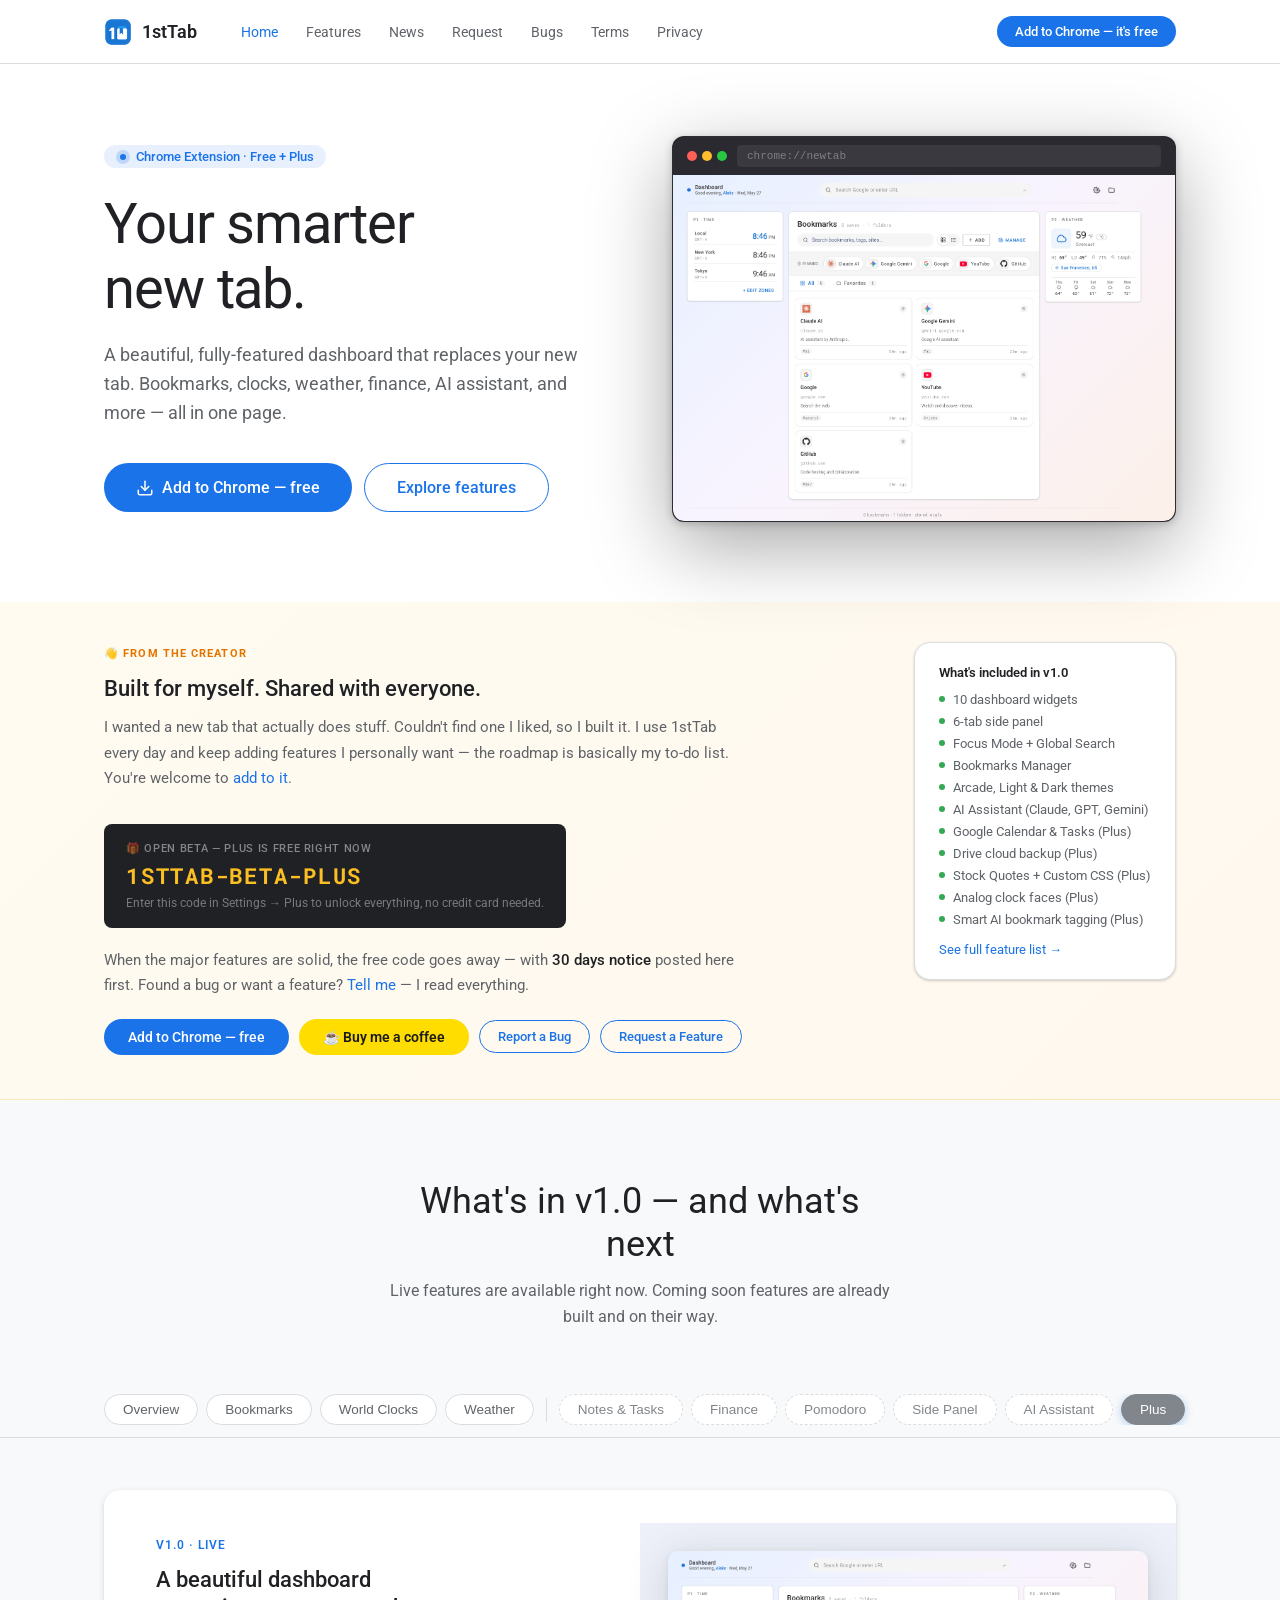
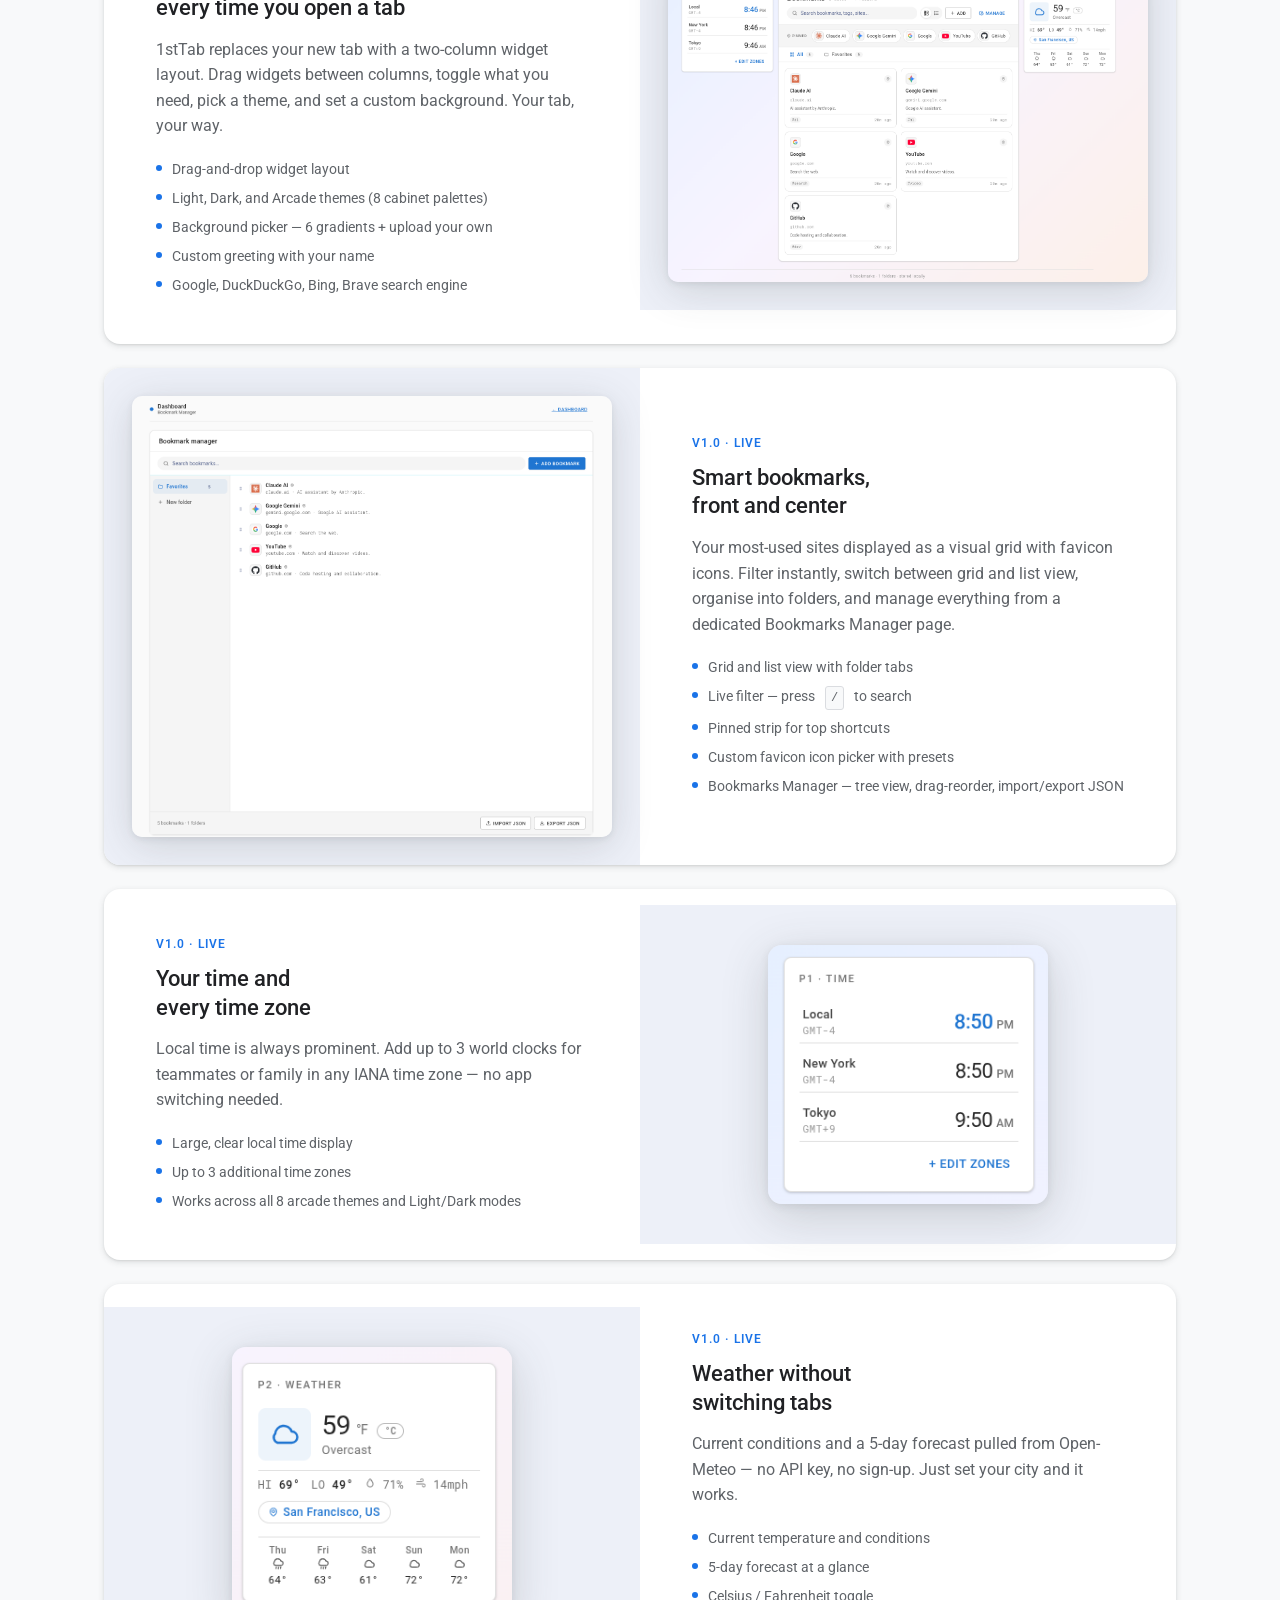
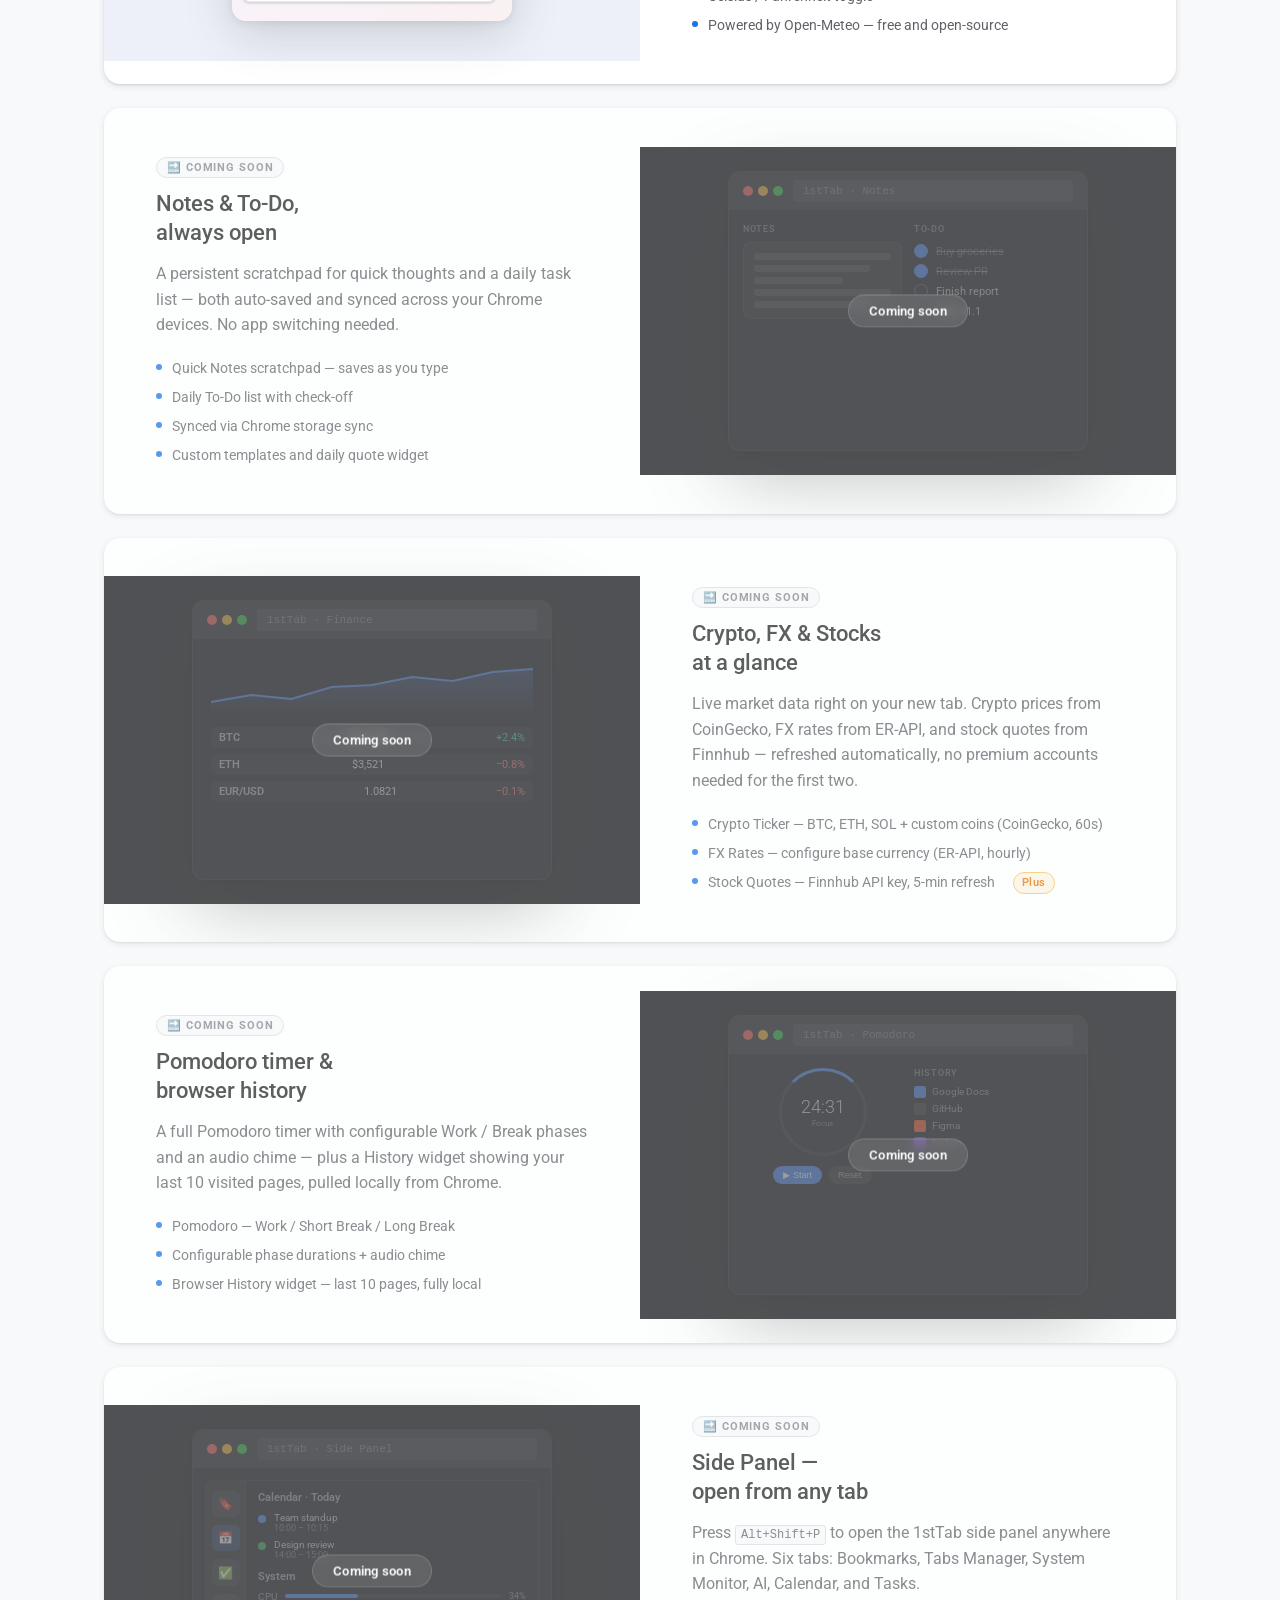
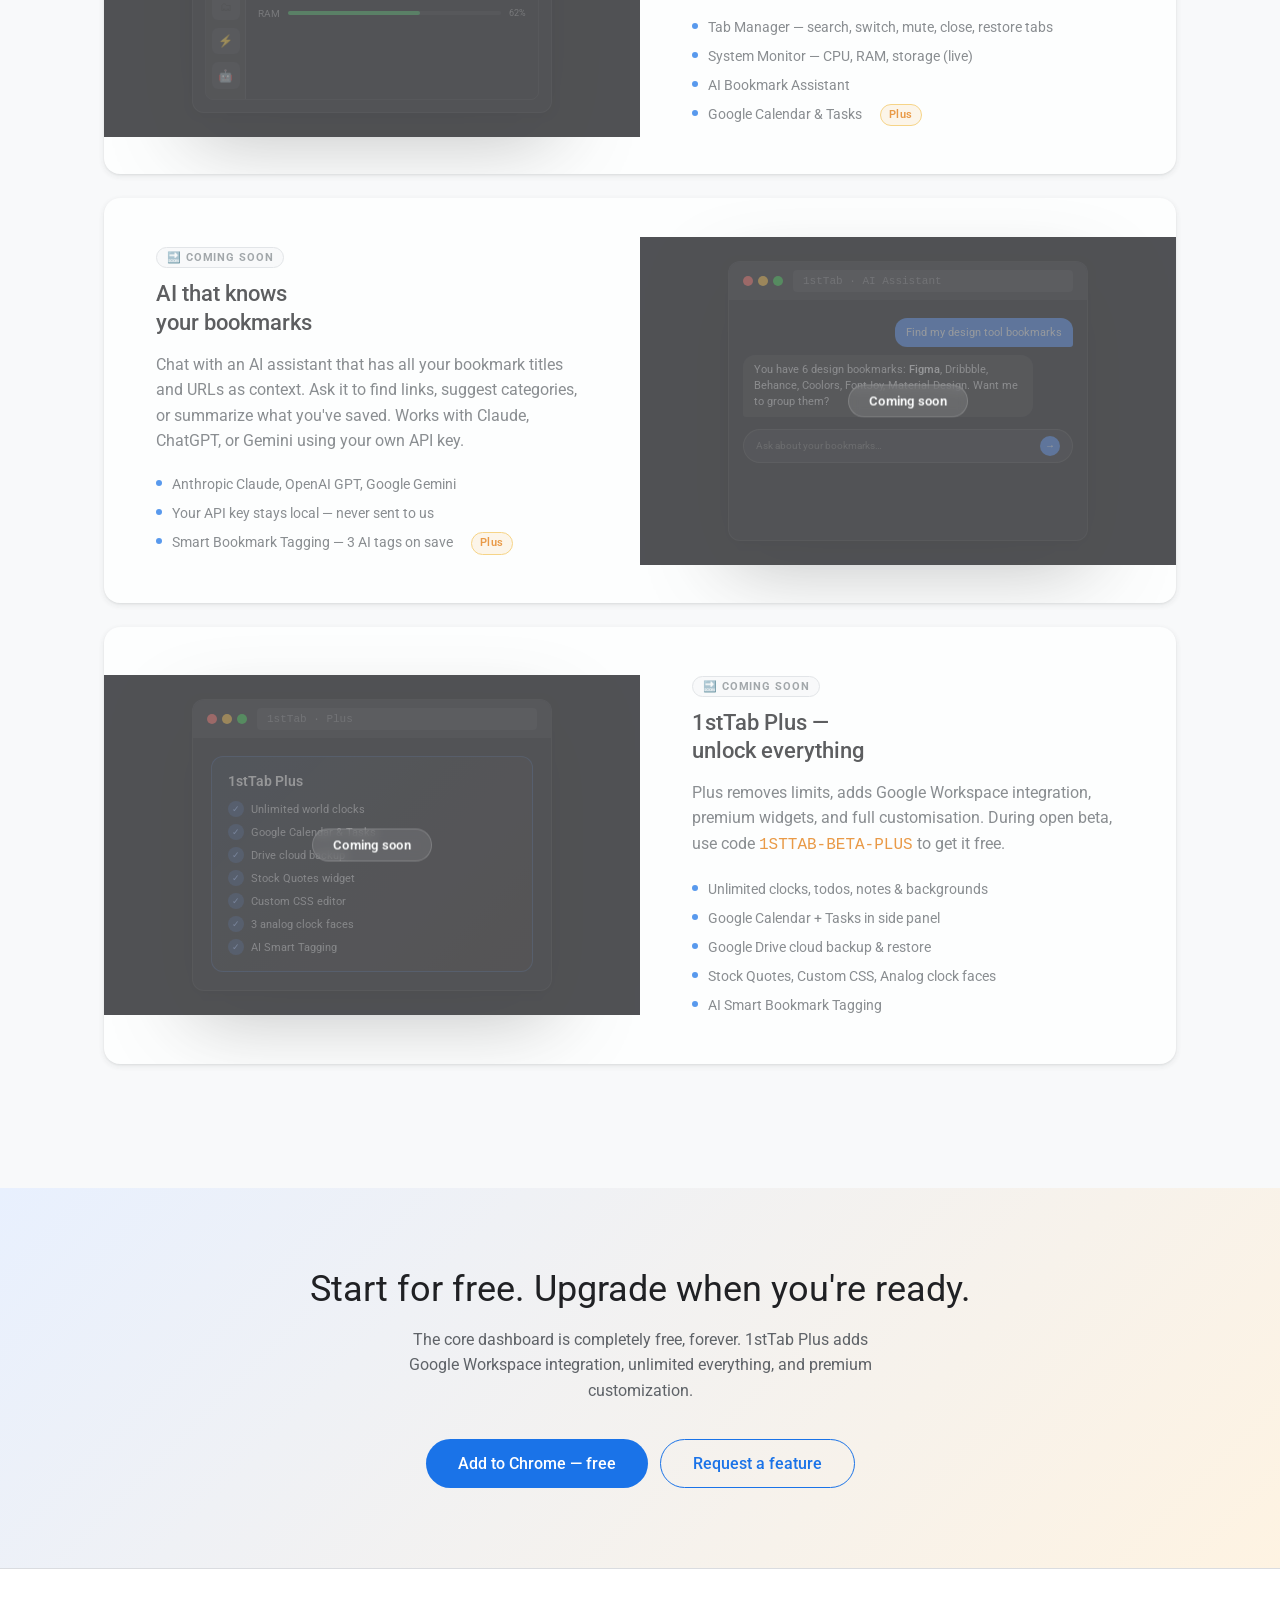
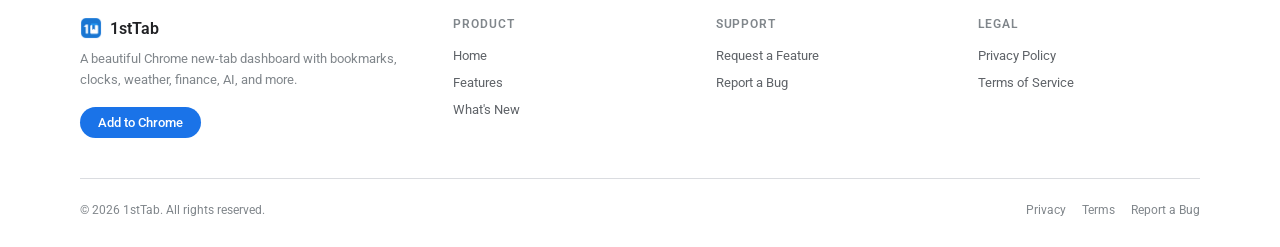
==== index.html @ 13f62e6e "feat: initial website launch — 1stTab v1.0" ====
<!doctype html>
<html lang="en">
<head>
<meta charset="utf-8">
<title>1stTab — Your Smarter New Tab</title>
<meta name="description" content="1stTab is a feature-rich Chrome new-tab dashboard with bookmarks, world clocks, weather, finance widgets, AI assistant, and more.">
<meta name="viewport" content="width=device-width, initial-scale=1">
<link rel="shortcut icon" href="assets/favicon.png">
<link rel="preconnect" href="https://fonts.googleapis.com">
<link rel="preconnect" href="https://fonts.gstatic.com" crossorigin>
<link href="https://fonts.googleapis.com/css2?family=Google+Sans:wght@400;500;700&family=Roboto:wght@300;400;500&family=Roboto+Mono&display=swap" rel="stylesheet">
<link rel="stylesheet" href="style.css">
</head>
<body>

<!-- ── Navigation ── -->
<header class="nav" id="nav">
  <div class="nav-inner">
    <a class="nav-logo" href="index.html">
      <img src="assets/icon48.png" alt="1stTab icon">
      1stTab
    </a>
    <nav class="nav-links">
      <a href="index.html" class="active">Home</a>
      <a href="#features">Features</a>
      <a href="news.html">News</a>
      <a href="request.html">Request</a>
      <a href="bugs.html">Bugs</a>
      <a href="terms.html">Terms</a>
      <a href="privacy.html">Privacy</a>
    </nav>
    <div class="nav-cta">
      <a href="https://chromewebstore.google.com/detail/1sttab/bigolehnkpljdbocpkljjmkkocefinbh?authuser=0&hl=en" class="btn btn-primary btn-sm" target="_blank" rel="noopener">
        Add to Chrome — it's free
      </a>
    </div>
  </div>
</header>

<!-- ── Hero ── -->
<section class="hero">
  <div class="hero-text">
    <div class="hero-eyebrow">
      <svg width="14" height="14" viewBox="0 0 14 14" fill="none"><circle cx="7" cy="7" r="7" fill="#1a73e8" opacity=".2"/><circle cx="7" cy="7" r="3" fill="#1a73e8"/></svg>
      Chrome Extension · Free + Plus
    </div>
    <h1 class="t-hero hero-title">Your smarter<br>new tab.</h1>
    <p class="hero-sub">A beautiful, fully-featured dashboard that replaces your new tab. Bookmarks, clocks, weather, finance, AI assistant, and more — all in one page.</p>
    <div class="hero-actions">
      <a href="https://chromewebstore.google.com/detail/1sttab/bigolehnkpljdbocpkljjmkkocefinbh?authuser=0&hl=en" class="btn btn-primary btn-lg" target="_blank" rel="noopener">
        <svg width="18" height="18" viewBox="0 0 24 24" fill="none" stroke="currentColor" stroke-width="2" stroke-linecap="round" stroke-linejoin="round"><path d="M21 15v4a2 2 0 0 1-2 2H5a2 2 0 0 1-2-2v-4"/><polyline points="7 10 12 15 17 10"/><line x1="12" y1="15" x2="12" y2="3"/></svg>
        Add to Chrome — free
      </a>
      <a href="#features" class="btn btn-outline btn-lg">Explore features</a>
    </div>
  </div>

  <div class="hero-mockup">
    <div class="browser">
      <div class="browser-bar">
        <div class="browser-dots"><span></span><span></span><span></span></div>
        <div class="browser-url">chrome://newtab</div>
      </div>
      <img src="assets/screenshots/main_v1.0.png" alt="1stTab dashboard" style="width:100%;display:block;border-radius:0 0 11px 11px">
    </div>
  </div>
</section>

<!-- ── Creator Note / Beta Disclaimer ── -->
<section class="creator-note">
  <div class="creator-note-inner">
    <div>
      <div class="creator-note-label">👋 From the creator</div>
      <h2>Built for myself. Shared with everyone.</h2>
      <p>
        I wanted a new tab that actually does stuff. Couldn't find one I liked, so I built it.
        I use 1stTab every day and keep adding features I personally want — the roadmap is basically my to-do list. You're welcome to <a href="request.html">add to it</a>.
      </p>

      <div class="beta-code-block">
        <span class="beta-code-label">🎁 Open Beta — Plus is free right now</span>
        <span class="beta-code-value">1STTAB-BETA-PLUS</span>
        <span class="beta-code-sub">Enter this code in Settings → Plus to unlock everything, no credit card needed.</span>
      </div>

      <p>
        When the major features are solid, the free code goes away — with <strong>30 days notice</strong> posted here first.
        Found a bug or want a feature? <a href="bugs.html">Tell me</a> — I read everything.
      </p>

      <div class="creator-note-actions">
        <a href="https://chromewebstore.google.com/detail/1sttab/bigolehnkpljdbocpkljjmkkocefinbh?authuser=0&hl=en" class="btn btn-primary" target="_blank" rel="noopener">Add to Chrome — free</a>
        <a href="https://www.buymeacoffee.com/" class="btn btn-coffee" target="_blank" rel="noopener">☕ Buy me a coffee</a>
        <a href="bugs.html" class="btn btn-outline btn-sm">Report a Bug</a>
        <a href="request.html" class="btn btn-outline btn-sm">Request a Feature</a>
      </div>
    </div>

    <div class="creator-note-aside">
      <div class="creator-aside-title">What's included in v1.0</div>
      <div class="creator-aside-list">
        <div class="creator-aside-item">10 dashboard widgets</div>
        <div class="creator-aside-item">6-tab side panel</div>
        <div class="creator-aside-item">Focus Mode + Global Search</div>
        <div class="creator-aside-item">Bookmarks Manager</div>
        <div class="creator-aside-item">Arcade, Light &amp; Dark themes</div>
        <div class="creator-aside-item">AI Assistant (Claude, GPT, Gemini)</div>
        <div class="creator-aside-item">Google Calendar &amp; Tasks (Plus)</div>
        <div class="creator-aside-item">Drive cloud backup (Plus)</div>
        <div class="creator-aside-item">Stock Quotes + Custom CSS (Plus)</div>
        <div class="creator-aside-item">Analog clock faces (Plus)</div>
        <div class="creator-aside-item">Smart AI bookmark tagging (Plus)</div>
        <a href="news.html" style="font-size:13px;color:var(--blue);margin-top:8px;display:block">See full feature list →</a>
      </div>
    </div>
  </div>
</section>

<!-- ── Features Section ── -->
<section class="features-section" id="features">
  <div class="section-header">
    <h2 class="t-title">What's in v1.0 — and what's next</h2>
    <p class="t-body">Live features are available right now. Coming soon features are already built and on their way.</p>
  </div>

  <!-- Filter Bar -->
  <div class="filter-wrap">
    <div class="filter-inner" id="filterBar">
      <button class="filter-pill active" data-target="overview">Overview</button>
      <button class="filter-pill" data-target="bookmarks">Bookmarks</button>
      <button class="filter-pill" data-target="clocks">World Clocks</button>
      <button class="filter-pill" data-target="weather">Weather</button>
      <div class="filter-divider"></div>
      <button class="filter-pill cs" data-target="notes">Notes &amp; Tasks</button>
      <button class="filter-pill cs" data-target="finance">Finance</button>
      <button class="filter-pill cs" data-target="productivity">Pomodoro</button>
      <button class="filter-pill cs" data-target="panel">Side Panel</button>
      <button class="filter-pill cs" data-target="ai">AI Assistant</button>
      <button class="filter-pill cs" data-target="plus">Plus</button>
    </div>
  </div>

  <!-- Feature Cards -->
  <div class="features-cards">

    <!-- ══ V1.0 LIVE FEATURES ══ -->

    <!-- 1: Overview -->
    <div class="feature-card" id="card-overview">
      <div class="feature-text">
        <div class="feature-kicker">v1.0 · Live</div>
        <h3 class="t-h3">A beautiful dashboard<br>every time you open a tab</h3>
        <p class="t-body">1stTab replaces your new tab with a two-column widget layout. Drag widgets between columns, toggle what you need, pick a theme, and set a custom background. Your tab, your way.</p>
        <ul class="feature-bullets">
          <li class="feature-bullet">Drag-and-drop widget layout</li>
          <li class="feature-bullet">Light, Dark, and Arcade themes (8 cabinet palettes)</li>
          <li class="feature-bullet">Background picker — 6 gradients + upload your own</li>
          <li class="feature-bullet">Custom greeting with your name</li>
          <li class="feature-bullet">Google, DuckDuckGo, Bing, Brave search engine</li>
        </ul>
      </div>
      <div class="feature-visual screenshot">
        <img src="assets/screenshots/main_v1.0.png" alt="1stTab dashboard">
      </div>
    </div>

    <!-- 2: Bookmarks -->
    <div class="feature-card reverse" id="card-bookmarks">
      <div class="feature-text">
        <div class="feature-kicker">v1.0 · Live</div>
        <h3 class="t-h3">Smart bookmarks,<br>front and center</h3>
        <p class="t-body">Your most-used sites displayed as a visual grid with favicon icons. Filter instantly, switch between grid and list view, organise into folders, and manage everything from a dedicated Bookmarks Manager page.</p>
        <ul class="feature-bullets">
          <li class="feature-bullet">Grid and list view with folder tabs</li>
          <li class="feature-bullet">Live filter — press <kbd style="font-family:monospace;background:var(--bg-alt);padding:2px 5px;border-radius:3px;font-size:12px;border:1px solid var(--border)">/</kbd> to search</li>
          <li class="feature-bullet">Pinned strip for top shortcuts</li>
          <li class="feature-bullet">Custom favicon icon picker with presets</li>
          <li class="feature-bullet">Bookmarks Manager — tree view, drag-reorder, import/export JSON</li>
        </ul>
      </div>
      <div class="feature-visual screenshot">
        <img src="assets/screenshots/manager_v1.0.png" alt="1stTab Bookmarks Manager">
      </div>
    </div>

    <!-- 3: World Clocks -->
    <div class="feature-card" id="card-clocks">
      <div class="feature-text">
        <div class="feature-kicker">v1.0 · Live</div>
        <h3 class="t-h3">Your time and<br>every time zone</h3>
        <p class="t-body">Local time is always prominent. Add up to 3 world clocks for teammates or family in any IANA time zone — no app switching needed.</p>
        <ul class="feature-bullets">
          <li class="feature-bullet">Large, clear local time display</li>
          <li class="feature-bullet">Up to 3 additional time zones</li>
          <li class="feature-bullet">Works across all 8 arcade themes and Light/Dark modes</li>
        </ul>
      </div>
      <div class="feature-visual screenshot widget">
        <img src="assets/screenshots/time_v1.0.png" alt="1stTab World Clocks">
      </div>
    </div>

    <!-- 4: Weather -->
    <div class="feature-card reverse" id="card-weather">
      <div class="feature-text">
        <div class="feature-kicker">v1.0 · Live</div>
        <h3 class="t-h3">Weather without<br>switching tabs</h3>
        <p class="t-body">Current conditions and a 5-day forecast pulled from Open-Meteo — no API key, no sign-up. Just set your city and it works.</p>
        <ul class="feature-bullets">
          <li class="feature-bullet">Current temperature and conditions</li>
          <li class="feature-bullet">5-day forecast at a glance</li>
          <li class="feature-bullet">Celsius / Fahrenheit toggle</li>
          <li class="feature-bullet">Powered by Open-Meteo — free and open-source</li>
        </ul>
      </div>
      <div class="feature-visual screenshot widget">
        <img src="assets/screenshots/wheater_v1.0.png" alt="1stTab Weather">
      </div>
    </div>

    <!-- ══ COMING SOON ══ -->

    <!-- 5: Notes & Tasks -->
    <div class="feature-card coming-soon" id="card-notes">
      <div class="feature-text">
        <div class="cs-ribbon">🔜 Coming soon</div>
        <h3 class="t-h3">Notes &amp; To-Do,<br>always open</h3>
        <p class="t-body">A persistent scratchpad for quick thoughts and a daily task list — both auto-saved and synced across your Chrome devices. No app switching needed.</p>
        <ul class="feature-bullets">
          <li class="feature-bullet">Quick Notes scratchpad — saves as you type</li>
          <li class="feature-bullet">Daily To-Do list with check-off</li>
          <li class="feature-bullet">Synced via Chrome storage sync</li>
          <li class="feature-bullet">Custom templates and daily quote widget</li>
        </ul>
      </div>
      <div class="feature-visual" style="position:relative">
        <div class="browser" style="width:100%;max-width:360px">
          <div class="browser-bar">
            <div class="browser-dots"><span></span><span></span><span></span></div>
            <div class="browser-url">1stTab · Notes</div>
          </div>
          <div class="feature-screen" style="display:grid;grid-template-columns:1fr 1fr;gap:12px;padding:14px">
            <div>
              <div class="dash-widget-title" style="margin-bottom:8px">Notes</div>
              <div style="background:rgba(255,255,255,.04);border-radius:8px;padding:10px;border:1px solid rgba(255,255,255,.07)">
                <div class="note-lines"><div class="note-line"></div><div class="note-line med"></div><div class="note-line short"></div><div class="note-line"></div><div class="note-line med"></div></div>
              </div>
            </div>
            <div>
              <div class="dash-widget-title" style="margin-bottom:8px">To-Do</div>
              <div class="todo-items">
                <div class="todo-item"><div class="todo-check done"></div><span class="todo-label done">Buy groceries</span></div>
                <div class="todo-item"><div class="todo-check done"></div><span class="todo-label done">Review PR</span></div>
                <div class="todo-item"><div class="todo-check"></div><span class="todo-label">Finish report</span></div>
                <div class="todo-item"><div class="todo-check"></div><span class="todo-label">Ship v1.1</span></div>
              </div>
            </div>
          </div>
        </div>
        <div class="cs-badge">Coming soon</div>
      </div>
    </div>

    <!-- 6: Finance -->
    <div class="feature-card coming-soon reverse" id="card-finance">
      <div class="feature-text">
        <div class="cs-ribbon">🔜 Coming soon</div>
        <h3 class="t-h3">Crypto, FX &amp; Stocks<br>at a glance</h3>
        <p class="t-body">Live market data right on your new tab. Crypto prices from CoinGecko, FX rates from ER-API, and stock quotes from Finnhub — refreshed automatically, no premium accounts needed for the first two.</p>
        <ul class="feature-bullets">
          <li class="feature-bullet">Crypto Ticker — BTC, ETH, SOL + custom coins (CoinGecko, 60s)</li>
          <li class="feature-bullet">FX Rates — configure base currency (ER-API, hourly)</li>
          <li class="feature-bullet">Stock Quotes — Finnhub API key, 5-min refresh <span class="badge-plus">Plus</span></li>
        </ul>
      </div>
      <div class="feature-visual" style="position:relative">
        <div class="browser" style="width:100%;max-width:360px">
          <div class="browser-bar">
            <div class="browser-dots"><span></span><span></span><span></span></div>
            <div class="browser-url">1stTab · Finance</div>
          </div>
          <div class="feature-screen">
            <div class="finance-chart">
              <svg viewBox="0 0 320 60" preserveAspectRatio="none">
                <defs><linearGradient id="cg2" x1="0" y1="0" x2="0" y2="1"><stop offset="0%" stop-color="#4285f4" stop-opacity=".3"/><stop offset="100%" stop-color="#4285f4" stop-opacity="0"/></linearGradient></defs>
                <path d="M0,45 L40,38 L80,42 L120,30 L160,28 L200,20 L240,24 L280,15 L320,12 L320,60 L0,60 Z" fill="url(#cg2)"/>
                <path d="M0,45 L40,38 L80,42 L120,30 L160,28 L200,20 L240,24 L280,15 L320,12" fill="none" stroke="#4285f4" stroke-width="2"/>
              </svg>
            </div>
            <div class="finance-tickers">
              <div class="finance-row"><span class="finance-sym">BTC</span><span class="finance-pr">$67,230</span><span class="finance-chg up">+2.4%</span></div>
              <div class="finance-row"><span class="finance-sym">ETH</span><span class="finance-pr">$3,521</span><span class="finance-chg dn">−0.8%</span></div>
              <div class="finance-row"><span class="finance-sym">EUR/USD</span><span class="finance-pr">1.0821</span><span class="finance-chg dn">−0.1%</span></div>
            </div>
          </div>
        </div>
        <div class="cs-badge">Coming soon</div>
      </div>
    </div>

    <!-- 7: Pomodoro -->
    <div class="feature-card coming-soon" id="card-productivity">
      <div class="feature-text">
        <div class="cs-ribbon">🔜 Coming soon</div>
        <h3 class="t-h3">Pomodoro timer &amp;<br>browser history</h3>
        <p class="t-body">A full Pomodoro timer with configurable Work / Break phases and an audio chime — plus a History widget showing your last 10 visited pages, pulled locally from Chrome.</p>
        <ul class="feature-bullets">
          <li class="feature-bullet">Pomodoro — Work / Short Break / Long Break</li>
          <li class="feature-bullet">Configurable phase durations + audio chime</li>
          <li class="feature-bullet">Browser History widget — last 10 pages, fully local</li>
        </ul>
      </div>
      <div class="feature-visual" style="position:relative">
        <div class="browser" style="width:100%;max-width:360px">
          <div class="browser-bar">
            <div class="browser-dots"><span></span><span></span><span></span></div>
            <div class="browser-url">1stTab · Pomodoro</div>
          </div>
          <div class="feature-screen" style="display:grid;grid-template-columns:1fr 1fr;gap:12px;align-items:start;padding:14px">
            <div style="text-align:center">
              <div class="pomo-ring"><div class="pomo-time">24:31</div><div class="pomo-label">Focus</div></div>
              <div class="pomo-btns"><button class="pomo-btn act">▶ Start</button><button class="pomo-btn def">Reset</button></div>
            </div>
            <div>
              <div class="dash-widget-title" style="margin-bottom:8px">History</div>
              <div class="hist-list">
                <div class="hist-row"><div class="hist-fav" style="background:#4285f4"></div>Google Docs</div>
                <div class="hist-row"><div class="hist-fav" style="background:#333"></div>GitHub</div>
                <div class="hist-row"><div class="hist-fav" style="background:#ff5722"></div>Figma</div>
                <div class="hist-row"><div class="hist-fav" style="background:#7c3aed"></div>Notion</div>
              </div>
            </div>
          </div>
        </div>
        <div class="cs-badge">Coming soon</div>
      </div>
    </div>

    <!-- 8: Side Panel -->
    <div class="feature-card coming-soon reverse" id="card-panel">
      <div class="feature-text">
        <div class="cs-ribbon">🔜 Coming soon</div>
        <h3 class="t-h3">Side Panel —<br>open from any tab</h3>
        <p class="t-body">Press <kbd style="font-family:monospace;background:var(--bg-alt);padding:2px 5px;border-radius:3px;font-size:12px;border:1px solid var(--border)">Alt+Shift+P</kbd> to open the 1stTab side panel anywhere in Chrome. Six tabs: Bookmarks, Tabs Manager, System Monitor, AI, Calendar, and Tasks.</p>
        <ul class="feature-bullets">
          <li class="feature-bullet">Tab Manager — search, switch, mute, close, restore tabs</li>
          <li class="feature-bullet">System Monitor — CPU, RAM, storage (live)</li>
          <li class="feature-bullet">AI Bookmark Assistant</li>
          <li class="feature-bullet">Google Calendar &amp; Tasks <span class="badge-plus">Plus</span></li>
        </ul>
      </div>
      <div class="feature-visual" style="position:relative">
        <div class="browser" style="width:100%;max-width:360px">
          <div class="browser-bar">
            <div class="browser-dots"><span></span><span></span><span></span></div>
            <div class="browser-url">1stTab · Side Panel</div>
          </div>
          <div class="feature-screen" style="padding:12px">
            <div class="panel-shell">
              <div class="panel-tabs">
                <div class="panel-tab">🔖</div>
                <div class="panel-tab act">📅</div>
                <div class="panel-tab">✅</div>
                <div class="panel-tab">🗂</div>
                <div class="panel-tab">⚡</div>
                <div class="panel-tab">🤖</div>
              </div>
              <div class="panel-body">
                <div class="panel-head">Calendar · Today</div>
                <div class="cal-event"><div class="cal-dot" style="background:#4285f4;margin-top:3px"></div><div><div class="cal-title">Team standup</div><div class="cal-time">10:00 – 10:15</div></div></div>
                <div class="cal-event"><div class="cal-dot" style="background:#34a853;margin-top:3px"></div><div><div class="cal-title">Design review</div><div class="cal-time">14:00 – 15:00</div></div></div>
                <div class="panel-head" style="margin-top:10px">System</div>
                <div class="sys-row"><span class="sys-label">CPU</span><div class="sys-bar-wrap"><div class="sys-bar" style="width:34%"></div></div><span class="sys-val">34%</span></div>
                <div class="sys-row"><span class="sys-label">RAM</span><div class="sys-bar-wrap"><div class="sys-bar" style="width:62%;background:#34a853"></div></div><span class="sys-val">62%</span></div>
              </div>
            </div>
          </div>
        </div>
        <div class="cs-badge">Coming soon</div>
      </div>
    </div>

    <!-- 9: AI Assistant -->
    <div class="feature-card coming-soon" id="card-ai">
      <div class="feature-text">
        <div class="cs-ribbon">🔜 Coming soon</div>
        <h3 class="t-h3">AI that knows<br>your bookmarks</h3>
        <p class="t-body">Chat with an AI assistant that has all your bookmark titles and URLs as context. Ask it to find links, suggest categories, or summarize what you've saved. Works with Claude, ChatGPT, or Gemini using your own API key.</p>
        <ul class="feature-bullets">
          <li class="feature-bullet">Anthropic Claude, OpenAI GPT, Google Gemini</li>
          <li class="feature-bullet">Your API key stays local — never sent to us</li>
          <li class="feature-bullet">Smart Bookmark Tagging — 3 AI tags on save <span class="badge-plus">Plus</span></li>
        </ul>
      </div>
      <div class="feature-visual" style="position:relative">
        <div class="browser" style="width:100%;max-width:360px">
          <div class="browser-bar">
            <div class="browser-dots"><span></span><span></span><span></span></div>
            <div class="browser-url">1stTab · AI Assistant</div>
          </div>
          <div class="feature-screen" style="padding:14px;display:flex;flex-direction:column">
            <div class="chat">
              <div class="chat-msg chat-user">Find my design tool bookmarks</div>
              <div class="chat-msg chat-ai">You have 6 design bookmarks: <strong style="color:rgba(255,255,255,.9)">Figma</strong>, Dribbble, Behance, Coolors, FontJoy, Material Design. Want me to group them?</div>
            </div>
            <div class="chat-input"><span class="chat-input-text">Ask about your bookmarks…</span><div class="chat-send">→</div></div>
          </div>
        </div>
        <div class="cs-badge">Coming soon</div>
      </div>
    </div>

    <!-- 10: Plus -->
    <div class="feature-card coming-soon reverse" id="card-plus">
      <div class="feature-text">
        <div class="cs-ribbon">🔜 Coming soon</div>
        <h3 class="t-h3">1stTab Plus —<br>unlock everything</h3>
        <p class="t-body">Plus removes limits, adds Google Workspace integration, premium widgets, and full customisation. During open beta, use code <strong style="font-family:monospace;color:var(--amber)">1STTAB-BETA-PLUS</strong> to get it free.</p>
        <ul class="feature-bullets">
          <li class="feature-bullet">Unlimited clocks, todos, notes &amp; backgrounds</li>
          <li class="feature-bullet">Google Calendar + Tasks in side panel</li>
          <li class="feature-bullet">Google Drive cloud backup &amp; restore</li>
          <li class="feature-bullet">Stock Quotes, Custom CSS, Analog clock faces</li>
          <li class="feature-bullet">AI Smart Bookmark Tagging</li>
        </ul>
      </div>
      <div class="feature-visual" style="position:relative">
        <div class="browser" style="width:100%;max-width:360px">
          <div class="browser-bar">
            <div class="browser-dots"><span></span><span></span><span></span></div>
            <div class="browser-url">1stTab · Plus</div>
          </div>
          <div class="feature-screen" style="padding:18px">
            <div class="plus-card">
              <div class="plus-title">1stTab Plus</div>
              <div class="plus-feat-list">
                <div class="plus-feat">Unlimited world clocks</div>
                <div class="plus-feat">Google Calendar &amp; Tasks</div>
                <div class="plus-feat">Drive cloud backup</div>
                <div class="plus-feat">Stock Quotes widget</div>
                <div class="plus-feat">Custom CSS editor</div>
                <div class="plus-feat">3 analog clock faces</div>
                <div class="plus-feat">AI Smart Tagging</div>
              </div>
            </div>
          </div>
        </div>
        <div class="cs-badge">Coming soon</div>
      </div>
    </div>

  </div><!-- /features-cards -->
</section>

<!-- ── Pricing CTA ── -->
<section class="pricing-cta">
  <h2 class="t-title">Start for free. Upgrade when you're ready.</h2>
  <p class="t-body">The core dashboard is completely free, forever. 1stTab Plus adds Google Workspace integration, unlimited everything, and premium customization.</p>
  <div class="pricing-actions">
    <a href="https://chromewebstore.google.com/detail/1sttab/bigolehnkpljdbocpkljjmkkocefinbh?authuser=0&hl=en" class="btn btn-primary btn-lg" target="_blank" rel="noopener">Add to Chrome — free</a>
    <a href="request.html" class="btn btn-outline btn-lg">Request a feature</a>
  </div>
</section>

<!-- ── Footer ── -->
<footer class="footer">
  <div class="footer-inner">
    <div>
      <div class="footer-brand-name">
        <img src="assets/icon48.png" alt="">
        1stTab
      </div>
      <p class="footer-desc">A beautiful Chrome new-tab dashboard with bookmarks, clocks, weather, finance, AI, and more.</p>
      <a href="https://chromewebstore.google.com/detail/1sttab/bigolehnkpljdbocpkljjmkkocefinbh?authuser=0&hl=en" class="btn btn-primary btn-sm" target="_blank" rel="noopener" style="display:inline-flex">Add to Chrome</a>
    </div>
    <div>
      <div class="footer-col-title">Product</div>
      <ul class="footer-links">
        <li><a href="index.html">Home</a></li>
        <li><a href="#features">Features</a></li>
        <li><a href="news.html">What's New</a></li>
      </ul>
    </div>
    <div>
      <div class="footer-col-title">Support</div>
      <ul class="footer-links">
        <li><a href="request.html">Request a Feature</a></li>
        <li><a href="bugs.html">Report a Bug</a></li>
      </ul>
    </div>
    <div>
      <div class="footer-col-title">Legal</div>
      <ul class="footer-links">
        <li><a href="privacy.html">Privacy Policy</a></li>
        <li><a href="terms.html">Terms of Service</a></li>
      </ul>
    </div>
  </div>
  <div class="footer-bottom">
    <span>© 2026 1stTab. All rights reserved.</span>
    <div class="footer-bottom-links">
      <a href="privacy.html">Privacy</a>
      <a href="terms.html">Terms</a>
      <a href="bugs.html">Report a Bug</a>
    </div>
  </div>
</footer>

<script>
// Nav shadow on scroll
const nav = document.getElementById('nav');
window.addEventListener('scroll', () => {
  nav.classList.toggle('scrolled', window.scrollY > 10);
}, { passive: true });

// Filter pill click → smooth scroll to card
document.querySelectorAll('.filter-pill').forEach(pill => {
  pill.addEventListener('click', () => {
    const id = 'card-' + pill.dataset.target;
    const card = document.getElementById(id);
    if (!card) return;
    const navH = parseInt(getComputedStyle(document.documentElement).getPropertyValue('--nav-h'));
    const filterH = document.querySelector('.filter-wrap').offsetHeight;
    const top = card.getBoundingClientRect().top + window.scrollY - navH - filterH - 16;
    window.scrollTo({ top, behavior: 'smooth' });
  });
});

// Scroll spy: highlight active pill as you scroll
const cards = Array.from(document.querySelectorAll('.feature-card[id]'));
const pills = Array.from(document.querySelectorAll('.filter-pill'));

function getTarget(card) { return card.id.replace('card-', ''); }
function setPill(target) {
  pills.forEach(p => p.classList.toggle('active', p.dataset.target === target));
}

const navH = parseInt(getComputedStyle(document.documentElement).getPropertyValue('--nav-h')) || 64;
const observer = new IntersectionObserver(entries => {
  entries.forEach(entry => {
    if (entry.isIntersecting) setPill(getTarget(entry.target));
  });
}, { rootMargin: `-${navH + 60}px 0px -50% 0px` });

cards.forEach(c => observer.observe(c));
</script>
</body>
</html>
---- style.css ----
/* ─── Variables ─────────────────────────────────────────────────────────── */
:root {
  --blue:        #1a73e8;
  --blue-hover:  #1557b0;
  --blue-light:  #e8f0fe;
  --blue-mid:    #4285f4;
  --amber:       #e37400;
  --amber-light: #fef3e2;
  --bg:          #ffffff;
  --bg-alt:      #f8f9fa;
  --text:        #202124;
  --text-2:      #5f6368;
  --text-3:      #80868b;
  --border:      #dadce0;
  --card-bg:     #ffffff;
  --shadow-sm:   0 1px 3px rgba(60,64,67,.15), 0 1px 2px rgba(60,64,67,.1);
  --shadow-md:   0 2px 6px rgba(60,64,67,.15), 0 1px 2px rgba(60,64,67,.1);
  --shadow-lg:   0 4px 16px rgba(60,64,67,.15), 0 1px 4px rgba(60,64,67,.1);
  --radius:      8px;
  --radius-lg:   16px;
  --radius-pill: 9999px;
  --nav-h:       64px;
  --max-w:       1120px;
  --font:        'Google Sans', 'Roboto', -apple-system, 'Segoe UI', sans-serif;
}

/* ─── Reset & Base ──────────────────────────────────────────────────────── */
*, *::before, *::after { box-sizing: border-box; margin: 0; padding: 0; }
html { scroll-behavior: smooth; }
body {
  font-family: var(--font);
  font-size: 16px;
  color: var(--text);
  background: var(--bg);
  -webkit-font-smoothing: antialiased;
}
a { color: var(--blue); text-decoration: none; }
a:hover { text-decoration: underline; }
img { display: block; max-width: 100%; }
ul { list-style: none; }

/* ─── Typography ────────────────────────────────────────────────────────── */
.t-hero  { font-size: clamp(36px, 5vw, 56px); font-weight: 400; line-height: 1.15; letter-spacing: -0.02em; }
.t-title { font-size: clamp(26px, 3vw, 36px); font-weight: 400; line-height: 1.2; }
.t-h3    { font-size: 22px; font-weight: 500; line-height: 1.3; }
.t-body  { font-size: 16px; line-height: 1.6; color: var(--text-2); }
.t-small { font-size: 14px; line-height: 1.5; color: var(--text-3); }
strong { font-weight: 500; color: var(--text); }

/* ─── Buttons ───────────────────────────────────────────────────────────── */
.btn {
  display: inline-flex;
  align-items: center;
  gap: 8px;
  padding: 10px 24px;
  border-radius: var(--radius-pill);
  font-family: var(--font);
  font-size: 14px;
  font-weight: 500;
  cursor: pointer;
  border: none;
  transition: background .15s, box-shadow .15s, transform .1s;
  white-space: nowrap;
  text-decoration: none;
}
.btn:hover { text-decoration: none; }
.btn-primary { background: var(--blue); color: #fff; }
.btn-primary:hover { background: var(--blue-hover); box-shadow: var(--shadow-md); }
.btn-outline { background: transparent; color: var(--blue); border: 1px solid var(--blue); }
.btn-outline:hover { background: var(--blue-light); }
.btn-lg { padding: 14px 32px; font-size: 16px; }
.btn-sm { padding: 8px 18px; font-size: 13px; }

/* ─── Badge Plus ────────────────────────────────────────────────────────── */
.badge-plus {
  display: inline-block;
  font-size: 11px;
  font-weight: 600;
  color: var(--amber);
  background: var(--amber-light);
  border: 1px solid #f6c55a;
  border-radius: var(--radius-pill);
  padding: 2px 8px;
  vertical-align: middle;
  margin-left: 8px;
  letter-spacing: .04em;
}

/* ─── Navigation ────────────────────────────────────────────────────────── */
.nav {
  position: sticky;
  top: 0;
  z-index: 100;
  background: rgba(255,255,255,0.95);
  backdrop-filter: blur(8px);
  -webkit-backdrop-filter: blur(8px);
  border-bottom: 1px solid var(--border);
  height: var(--nav-h);
  display: flex;
  align-items: center;
  transition: box-shadow .2s;
}
.nav.scrolled { box-shadow: var(--shadow-sm); }
.nav-inner {
  max-width: var(--max-w);
  width: 100%;
  margin: 0 auto;
  padding: 0 24px;
  display: flex;
  align-items: center;
  gap: 0;
}
.nav-logo {
  display: flex;
  align-items: center;
  gap: 10px;
  font-size: 18px;
  font-weight: 600;
  color: var(--text);
  text-decoration: none;
  flex-shrink: 0;
}
.nav-logo img { width: 28px; height: 28px; border-radius: 6px; }
.nav-logo:hover { text-decoration: none; }
.nav-links {
  display: flex;
  align-items: center;
  gap: 4px;
  margin-left: 32px;
  flex: 1;
}
.nav-links a {
  font-size: 14px;
  color: var(--text-2);
  padding: 6px 12px;
  border-radius: var(--radius-pill);
  transition: background .15s, color .15s;
  text-decoration: none;
}
.nav-links a:hover { background: var(--bg-alt); color: var(--text); }
.nav-links a.active { color: var(--blue); }
.nav-cta { margin-left: auto; }

/* ─── Hero ──────────────────────────────────────────────────────────────── */
.hero {
  padding: 72px 24px 80px;
  max-width: var(--max-w);
  margin: 0 auto;
  display: grid;
  grid-template-columns: 1fr 1fr;
  gap: 64px;
  align-items: center;
}
.hero-text {}
.hero-eyebrow {
  display: inline-flex;
  align-items: center;
  gap: 6px;
  font-size: 13px;
  font-weight: 500;
  color: var(--blue);
  background: var(--blue-light);
  padding: 4px 12px;
  border-radius: var(--radius-pill);
  margin-bottom: 24px;
}
.hero-title { margin-bottom: 20px; }
.hero-sub { font-size: 18px; line-height: 1.6; color: var(--text-2); margin-bottom: 36px; max-width: 480px; }
.hero-actions { display: flex; gap: 12px; flex-wrap: wrap; }
.hero-mockup { position: relative; }

/* ─── Browser Frame (Mockup) ────────────────────────────────────────────── */
.browser {
  background: #1c1c21;
  border-radius: 12px;
  overflow: hidden;
  box-shadow: 0 24px 80px rgba(0,0,0,.35), 0 2px 8px rgba(0,0,0,.2);
  border: 1px solid rgba(255,255,255,.08);
}
.browser-bar {
  background: #2a2a30;
  height: 38px;
  display: flex;
  align-items: center;
  padding: 0 14px;
  gap: 10px;
  flex-shrink: 0;
}
.browser-dots { display: flex; gap: 5px; }
.browser-dots span { width: 10px; height: 10px; border-radius: 50%; }
.browser-dots span:nth-child(1) { background: #ff5f57; }
.browser-dots span:nth-child(2) { background: #febc2e; }
.browser-dots span:nth-child(3) { background: #28c840; }
.browser-url {
  flex: 1;
  height: 22px;
  background: rgba(255,255,255,.07);
  border-radius: 4px;
  display: flex;
  align-items: center;
  padding: 0 10px;
  font-size: 11px;
  color: rgba(255,255,255,.35);
  font-family: monospace;
}

/* ─── Dashboard Mockup (hero) ───────────────────────────────────────────── */
.dash {
  padding: 14px;
  display: flex;
  flex-direction: column;
  gap: 10px;
}
.dash-topbar {
  display: flex;
  align-items: center;
  gap: 8px;
}
.dash-search {
  flex: 1;
  height: 30px;
  background: rgba(255,255,255,.08);
  border-radius: var(--radius-pill);
  display: flex;
  align-items: center;
  padding: 0 12px;
  font-size: 11px;
  color: rgba(255,255,255,.3);
  gap: 6px;
}
.dash-icons { display: flex; gap: 6px; }
.dash-icon {
  width: 24px; height: 24px;
  background: rgba(255,255,255,.08);
  border-radius: 50%;
}
.dash-greeting {
  font-size: 11px;
  color: rgba(255,255,255,.5);
  text-align: center;
}
.dash-body {
  display: grid;
  grid-template-columns: 1fr 1fr;
  gap: 10px;
}
.dash-col { display: flex; flex-direction: column; gap: 10px; }
.dash-widget {
  background: rgba(255,255,255,.05);
  border-radius: 10px;
  border: 1px solid rgba(255,255,255,.07);
  padding: 10px 12px;
}
.dash-widget-title {
  font-size: 9px;
  font-weight: 600;
  color: rgba(255,255,255,.4);
  text-transform: uppercase;
  letter-spacing: .08em;
  margin-bottom: 8px;
}
.bm-grid { display: grid; grid-template-columns: repeat(5,1fr); gap: 5px; }
.bm-cell {
  aspect-ratio: 1;
  border-radius: 6px;
  display: flex;
  align-items: center;
  justify-content: center;
  font-size: 9px;
  font-weight: 700;
  color: rgba(255,255,255,.9);
}
.clock-big {
  font-size: 28px;
  font-weight: 300;
  color: rgba(255,255,255,.9);
  letter-spacing: .05em;
  margin-bottom: 2px;
}
.clock-date { font-size: 9px; color: rgba(255,255,255,.4); }
.clock-zones { margin-top: 8px; display: flex; flex-direction: column; gap: 4px; }
.clock-zone { display: flex; justify-content: space-between; font-size: 9px; color: rgba(255,255,255,.5); }
.clock-zone span:last-child { color: rgba(255,255,255,.75); }
.weather-temp { font-size: 28px; font-weight: 300; color: rgba(255,255,255,.9); }
.weather-desc { font-size: 9px; color: rgba(255,255,255,.45); margin-top: 2px; }
.weather-row { display: flex; gap: 8px; margin-top: 8px; }
.weather-day { font-size: 8px; color: rgba(255,255,255,.4); text-align: center; flex: 1; }
.note-lines { display: flex; flex-direction: column; gap: 5px; }
.note-line {
  height: 7px;
  background: rgba(255,255,255,.12);
  border-radius: 3px;
}
.note-line.short { width: 65%; }
.note-line.med   { width: 85%; }
.crypto-row {
  display: flex;
  justify-content: space-between;
  align-items: center;
  padding: 4px 0;
  border-bottom: 1px solid rgba(255,255,255,.05);
  font-size: 9px;
}
.crypto-row:last-child { border-bottom: none; }
.crypto-name { color: rgba(255,255,255,.7); }
.crypto-price { color: rgba(255,255,255,.9); font-weight: 600; }
.crypto-change.up { color: #34d399; }
.crypto-change.dn { color: #f87171; }

/* ─── Feature Screen Mockups (cards) ───────────────────────────────────── */
.feature-screen {
  padding: 18px;
  min-height: 240px;
}
/* Bookmarks mockup */
.bm-big-grid {
  display: grid;
  grid-template-columns: repeat(4, 1fr);
  gap: 8px;
}
.bm-big-cell {
  border-radius: 10px;
  padding: 12px 10px 10px;
  display: flex;
  flex-direction: column;
  align-items: center;
  gap: 6px;
  background: rgba(255,255,255,.05);
  border: 1px solid rgba(255,255,255,.07);
  cursor: pointer;
  transition: background .15s;
}
.bm-big-icon {
  width: 32px; height: 32px;
  border-radius: 8px;
  display: flex;
  align-items: center;
  justify-content: center;
  font-size: 14px;
  font-weight: 800;
  color: #fff;
}
.bm-big-label { font-size: 9px; color: rgba(255,255,255,.5); text-align: center; }
.bm-search-bar {
  display: flex;
  align-items: center;
  gap: 6px;
  background: rgba(255,255,255,.07);
  border-radius: var(--radius-pill);
  padding: 6px 12px;
  font-size: 11px;
  color: rgba(255,255,255,.3);
  margin-bottom: 12px;
}
/* Notes & Tasks mockup */
.todo-items { display: flex; flex-direction: column; gap: 6px; margin-top: 10px; }
.todo-item {
  display: flex;
  align-items: center;
  gap: 8px;
  font-size: 11px;
  color: rgba(255,255,255,.7);
}
.todo-check {
  width: 14px; height: 14px;
  border-radius: 50%;
  border: 1.5px solid rgba(255,255,255,.25);
  flex-shrink: 0;
}
.todo-check.done { background: #4285f4; border-color: #4285f4; }
.todo-label.done { text-decoration: line-through; color: rgba(255,255,255,.3); }
/* Clocks mockup */
.clock-ring {
  width: 80px; height: 80px;
  border-radius: 50%;
  border: 2px solid rgba(255,255,255,.15);
  position: relative;
  margin: 0 auto 12px;
  display: flex;
  align-items: center;
  justify-content: center;
  flex-direction: column;
}
.clock-ring-time { font-size: 14px; font-weight: 300; color: rgba(255,255,255,.85); }
.clock-ring-tz   { font-size: 8px; color: rgba(255,255,255,.4); margin-top: 1px; }
.clock-hand {
  position: absolute;
  bottom: 50%;
  left: 50%;
  transform-origin: bottom center;
  border-radius: 2px;
}
.clocks-list { display: flex; flex-direction: column; gap: 8px; margin-top: 8px; }
.clocks-row { display: flex; justify-content: space-between; align-items: center; }
.clocks-city { font-size: 11px; color: rgba(255,255,255,.5); }
.clocks-time { font-size: 14px; color: rgba(255,255,255,.85); font-weight: 300; letter-spacing: .04em; }
/* Finance mockup */
.finance-chart {
  height: 60px;
  position: relative;
  margin-bottom: 10px;
}
.finance-chart svg { width: 100%; height: 100%; }
.finance-tickers { display: flex; flex-direction: column; gap: 6px; }
.finance-row {
  display: flex;
  justify-content: space-between;
  align-items: center;
  padding: 4px 8px;
  background: rgba(255,255,255,.04);
  border-radius: 6px;
  font-size: 11px;
}
.finance-sym  { color: rgba(255,255,255,.7); font-weight: 600; }
.finance-pr   { color: rgba(255,255,255,.9); }
.finance-chg.up  { color: #34d399; }
.finance-chg.dn  { color: #f87171; }
/* Pomodoro + History mockup */
.pomo-ring {
  width: 88px; height: 88px;
  border-radius: 50%;
  border: 3px solid rgba(255,255,255,.08);
  border-top-color: #4285f4;
  position: relative;
  margin: 0 auto 10px;
  display: flex;
  align-items: center;
  justify-content: center;
  flex-direction: column;
}
.pomo-time { font-size: 18px; font-weight: 300; color: rgba(255,255,255,.85); }
.pomo-label { font-size: 8px; color: rgba(255,255,255,.4); margin-top: 2px; }
.pomo-btns { display: flex; gap: 6px; justify-content: center; margin-bottom: 14px; }
.pomo-btn {
  padding: 4px 10px;
  border-radius: var(--radius-pill);
  font-size: 9px;
  border: none;
  cursor: pointer;
}
.pomo-btn.act { background: #4285f4; color: #fff; }
.pomo-btn.def { background: rgba(255,255,255,.08); color: rgba(255,255,255,.5); }
.hist-list { display: flex; flex-direction: column; gap: 5px; }
.hist-row {
  display: flex;
  align-items: center;
  gap: 6px;
  font-size: 10px;
  color: rgba(255,255,255,.5);
}
.hist-fav {
  width: 12px; height: 12px;
  border-radius: 2px;
  flex-shrink: 0;
}
/* Side Panel mockup */
.panel-shell {
  display: flex;
  border: 1px solid rgba(255,255,255,.08);
  border-radius: 8px;
  overflow: hidden;
  height: 220px;
}
.panel-tabs {
  width: 40px;
  background: rgba(255,255,255,.04);
  border-right: 1px solid rgba(255,255,255,.07);
  display: flex;
  flex-direction: column;
  align-items: center;
  padding: 10px 0;
  gap: 8px;
}
.panel-tab {
  width: 28px; height: 28px;
  border-radius: 6px;
  background: rgba(255,255,255,.06);
  display: flex;
  align-items: center;
  justify-content: center;
  font-size: 12px;
  cursor: pointer;
}
.panel-tab.act { background: rgba(66,133,244,.25); }
.panel-body { flex: 1; padding: 10px 12px; overflow: hidden; }
.panel-head { font-size: 11px; font-weight: 600; color: rgba(255,255,255,.6); margin-bottom: 8px; }
.cal-event {
  display: flex;
  gap: 8px;
  margin-bottom: 6px;
  align-items: flex-start;
}
.cal-dot { width: 8px; height: 8px; border-radius: 50%; flex-shrink: 0; margin-top: 2px; }
.cal-title { font-size: 10px; color: rgba(255,255,255,.75); }
.cal-time  { font-size: 9px;  color: rgba(255,255,255,.4); }
.sys-row { display: flex; justify-content: space-between; align-items: center; margin-bottom: 6px; }
.sys-label { font-size: 10px; color: rgba(255,255,255,.5); }
.sys-bar-wrap { flex: 1; height: 4px; background: rgba(255,255,255,.08); border-radius: 2px; margin: 0 8px; }
.sys-bar { height: 100%; border-radius: 2px; background: #4285f4; }
.sys-val { font-size: 9px; color: rgba(255,255,255,.5); }
/* AI mockup */
.chat { display: flex; flex-direction: column; gap: 8px; padding: 4px 0; }
.chat-msg {
  max-width: 88%;
  padding: 7px 11px;
  border-radius: 12px;
  font-size: 10.5px;
  line-height: 1.5;
}
.chat-user { background: #4285f4; color: rgba(255,255,255,.9); align-self: flex-end; border-bottom-right-radius: 3px; }
.chat-ai   { background: rgba(255,255,255,.08); color: rgba(255,255,255,.75); align-self: flex-start; border-bottom-left-radius: 3px; }
.chat-input {
  display: flex;
  align-items: center;
  gap: 6px;
  background: rgba(255,255,255,.06);
  border: 1px solid rgba(255,255,255,.1);
  border-radius: var(--radius-pill);
  padding: 6px 12px;
  margin-top: 8px;
}
.chat-input-text { flex: 1; font-size: 10px; color: rgba(255,255,255,.3); }
.chat-send {
  width: 20px; height: 20px;
  background: #4285f4;
  border-radius: 50%;
  display: flex;
  align-items: center;
  justify-content: center;
  font-size: 10px;
  color: #fff;
}
/* Plus mockup */
.plus-card {
  border: 1px solid rgba(66,133,244,.3);
  border-radius: 12px;
  padding: 16px;
  background: linear-gradient(135deg, rgba(66,133,244,.08) 0%, rgba(227,116,0,.05) 100%);
}
.plus-title { font-size: 14px; font-weight: 600; color: rgba(255,255,255,.9); margin-bottom: 12px; }
.plus-feat-list { display: flex; flex-direction: column; gap: 7px; }
.plus-feat {
  display: flex;
  align-items: center;
  gap: 7px;
  font-size: 11px;
  color: rgba(255,255,255,.7);
}
.plus-feat::before {
  content: '✓';
  width: 16px; height: 16px;
  background: rgba(66,133,244,.3);
  color: #93b4f5;
  border-radius: 50%;
  display: flex;
  align-items: center;
  justify-content: center;
  font-size: 9px;
  flex-shrink: 0;
}

/* ─── Features Section ──────────────────────────────────────────────────── */
.features-section {
  background: var(--bg-alt);
  padding: 80px 0 100px;
}
.section-header {
  text-align: center;
  max-width: 560px;
  margin: 0 auto 52px;
  padding: 0 24px;
}
.section-header .t-title { margin-bottom: 12px; }

/* Filter Bar */
.filter-wrap {
  position: sticky;
  top: var(--nav-h);
  z-index: 50;
  background: var(--bg-alt);
  padding: 12px 0;
  border-bottom: 1px solid var(--border);
  margin-bottom: 52px;
}
.filter-inner {
  max-width: var(--max-w);
  margin: 0 auto;
  padding: 0 24px;
  overflow-x: auto;
  display: flex;
  gap: 8px;
  scrollbar-width: none;
}
.filter-inner::-webkit-scrollbar { display: none; }
.filter-pill {
  flex-shrink: 0;
  padding: 7px 18px;
  border-radius: var(--radius-pill);
  font-size: 13.5px;
  font-weight: 500;
  color: var(--text-2);
  background: var(--bg);
  border: 1px solid var(--border);
  cursor: pointer;
  transition: background .15s, color .15s, border-color .15s, box-shadow .15s;
  white-space: nowrap;
  user-select: none;
}
.filter-pill:hover { background: var(--blue-light); color: var(--blue); border-color: var(--blue-light); }
.filter-pill.active { background: var(--blue); color: #fff; border-color: var(--blue); box-shadow: 0 2px 8px rgba(26,115,232,.3); }

/* Feature Cards */
.features-cards {
  max-width: var(--max-w);
  margin: 0 auto;
  padding: 0 24px;
  display: flex;
  flex-direction: column;
  gap: 0;
}
.feature-card {
  background: var(--card-bg);
  border-radius: var(--radius-lg);
  box-shadow: var(--shadow-md);
  overflow: hidden;
  display: grid;
  grid-template-columns: 1fr 1fr;
  align-items: center;
  margin-bottom: 24px;
  transition: box-shadow .2s;
}
.feature-card:hover { box-shadow: var(--shadow-lg); }
.feature-card.reverse { direction: rtl; }
.feature-card.reverse > * { direction: ltr; }
.feature-text {
  padding: 48px 52px;
}
.feature-kicker {
  font-size: 12px;
  font-weight: 600;
  color: var(--blue);
  text-transform: uppercase;
  letter-spacing: .08em;
  margin-bottom: 14px;
}
.feature-text .t-h3 { margin-bottom: 14px; }
.feature-text .t-body { margin-bottom: 20px; }
.feature-bullets { display: flex; flex-direction: column; gap: 8px; }
.feature-bullet {
  display: flex;
  align-items: flex-start;
  gap: 10px;
  font-size: 14px;
  color: var(--text-2);
  line-height: 1.5;
}
.feature-bullet::before {
  content: '';
  width: 6px; height: 6px;
  border-radius: 50%;
  background: var(--blue);
  flex-shrink: 0;
  margin-top: 6px;
}
.feature-visual {
  background: #17171c;
  min-height: 320px;
  display: flex;
  align-items: center;
  justify-content: center;
  padding: 24px;
}

/* ─── Pricing CTA ───────────────────────────────────────────────────────── */
.pricing-cta {
  padding: 80px 24px;
  text-align: center;
  background: linear-gradient(135deg, #e8f0fe 0%, #fef3e2 100%);
}
.pricing-cta .t-title { margin-bottom: 16px; }
.pricing-cta .t-body  { margin-bottom: 36px; max-width: 480px; margin-left: auto; margin-right: auto; }
.pricing-actions { display: flex; gap: 12px; justify-content: center; flex-wrap: wrap; }

/* ─── Footer ────────────────────────────────────────────────────────────── */
.footer {
  background: var(--bg);
  border-top: 1px solid var(--border);
  padding: 48px 24px 32px;
}
.footer-inner {
  max-width: var(--max-w);
  margin: 0 auto;
  display: grid;
  grid-template-columns: 1.5fr 1fr 1fr 1fr;
  gap: 40px;
  margin-bottom: 40px;
}
.footer-brand-name {
  font-size: 16px;
  font-weight: 600;
  color: var(--text);
  display: flex;
  align-items: center;
  gap: 8px;
  margin-bottom: 10px;
}
.footer-brand-name img { width: 22px; height: 22px; border-radius: 5px; }
.footer-desc { font-size: 13px; color: var(--text-3); line-height: 1.6; margin-bottom: 16px; }
.footer-col-title {
  font-size: 12px;
  font-weight: 600;
  text-transform: uppercase;
  letter-spacing: .08em;
  color: var(--text-3);
  margin-bottom: 14px;
}
.footer-links { display: flex; flex-direction: column; gap: 8px; }
.footer-links a { font-size: 13px; color: var(--text-2); text-decoration: none; }
.footer-links a:hover { color: var(--blue); text-decoration: underline; }
.footer-bottom {
  max-width: var(--max-w);
  margin: 0 auto;
  padding-top: 24px;
  border-top: 1px solid var(--border);
  display: flex;
  justify-content: space-between;
  align-items: center;
  font-size: 12px;
  color: var(--text-3);
  flex-wrap: wrap;
  gap: 8px;
}
.footer-bottom-links { display: flex; gap: 16px; }
.footer-bottom-links a { color: var(--text-3); font-size: 12px; }
.footer-bottom-links a:hover { color: var(--blue); }

/* ─── Inner Page Layout (Terms, Privacy, News, etc.) ───────────────────── */
.page-wrap {
  max-width: 760px;
  margin: 0 auto;
  padding: 56px 24px 80px;
}
.page-card {
  background: var(--card-bg);
  border: 1px solid var(--border);
  border-radius: var(--radius-lg);
  padding: 40px 48px;
  box-shadow: var(--shadow-sm);
}
.page-title { font-size: 32px; font-weight: 400; margin-bottom: 6px; }
.page-meta { font-size: 13px; color: var(--text-3); margin-bottom: 32px; }
.page-card h2 {
  font-size: 18px;
  font-weight: 500;
  color: var(--text);
  margin-top: 36px;
  margin-bottom: 12px;
  padding-top: 28px;
  border-top: 1px solid var(--border);
}
.page-card h2:first-of-type { border-top: none; padding-top: 0; }
.page-card h3 { font-size: 15px; font-weight: 500; color: var(--text); margin-top: 20px; margin-bottom: 8px; }
.page-card p  { font-size: 15px; line-height: 1.7; color: var(--text-2); margin-bottom: 14px; }
.page-card ul, .page-card ol { font-size: 15px; line-height: 1.7; color: var(--text-2); margin-bottom: 14px; padding-left: 22px; list-style: disc; }
.page-card ol { list-style: decimal; }
.page-card li { margin-bottom: 6px; }
.page-card table { width: 100%; border-collapse: collapse; font-size: 14px; margin-bottom: 20px; }
.page-card th { text-align: left; padding: 9px 12px; background: var(--bg-alt); border-bottom: 1px solid var(--border); font-weight: 500; color: var(--text); font-size: 13px; }
.page-card td { padding: 9px 12px; border-bottom: 1px solid var(--border); color: var(--text-2); vertical-align: top; }
.page-card tr:last-child td { border-bottom: none; }
.page-card code { font-family: 'Roboto Mono', monospace; font-size: 13px; background: var(--bg-alt); padding: 1px 5px; border-radius: 4px; }
.callout {
  background: var(--blue-light);
  border-left: 3px solid var(--blue);
  border-radius: 4px;
  padding: 12px 16px;
  margin-bottom: 16px;
  font-size: 14px;
  color: var(--text-2);
}

/* ─── News Page ─────────────────────────────────────────────────────────── */
.news-list { display: flex; flex-direction: column; gap: 0; }
.news-item {
  padding: 28px 0;
  border-bottom: 1px solid var(--border);
}
.news-item:last-child { border-bottom: none; }
.news-date { font-size: 12px; color: var(--text-3); margin-bottom: 8px; font-weight: 500; text-transform: uppercase; letter-spacing: .06em; }
.news-title { font-size: 18px; font-weight: 500; color: var(--text); margin-bottom: 8px; }
.news-body { font-size: 14px; line-height: 1.6; color: var(--text-2); }
.news-tags { display: flex; gap: 6px; margin-top: 10px; flex-wrap: wrap; }
.news-tag {
  font-size: 11px;
  font-weight: 500;
  padding: 2px 8px;
  border-radius: var(--radius-pill);
  background: var(--bg-alt);
  color: var(--text-3);
  border: 1px solid var(--border);
}
.news-tag.feature { background: var(--blue-light); color: var(--blue); border-color: var(--blue-light); }
.news-tag.fix { background: #e6f4ea; color: #137333; border-color: #c8e6c9; }
.news-tag.plus { background: var(--amber-light); color: var(--amber); border-color: #f6c55a; }

/* ─── Forms (Request / Bugs) ────────────────────────────────────────────── */
.form { display: flex; flex-direction: column; gap: 20px; }
.form-group { display: flex; flex-direction: column; gap: 6px; }
.form-label { font-size: 14px; font-weight: 500; color: var(--text); }
.form-sublabel { font-size: 12px; color: var(--text-3); margin-top: -4px; }
.form-input, .form-select, .form-textarea {
  font-family: var(--font);
  font-size: 14px;
  color: var(--text);
  background: var(--bg);
  border: 1px solid var(--border);
  border-radius: var(--radius);
  padding: 10px 14px;
  outline: none;
  transition: border-color .15s, box-shadow .15s;
  width: 100%;
}
.form-input:focus, .form-select:focus, .form-textarea:focus {
  border-color: var(--blue);
  box-shadow: 0 0 0 3px rgba(26,115,232,.12);
}
.form-textarea { resize: vertical; min-height: 120px; line-height: 1.6; }
.form-row { display: grid; grid-template-columns: 1fr 1fr; gap: 16px; }
.form-submit { align-self: flex-start; }

/* ─── Screenshot Visuals ────────────────────────────────────────────────── */
.feature-visual.screenshot {
  background: #edf0f8;
  padding: 28px 24px;
  display: flex;
  align-items: center;
  justify-content: center;
}
.feature-visual.screenshot img {
  width: 100%;
  max-width: 480px;
  border-radius: 10px;
  box-shadow: 0 8px 40px rgba(60,64,67,.18), 0 2px 6px rgba(60,64,67,.1);
  display: block;
}
/* Small widget screenshots — center with more breathing room */
.feature-visual.screenshot.widget {
  padding: 40px 60px;
  background: #edf0f8;
}
.feature-visual.screenshot.widget img {
  max-width: 280px;
  border-radius: 14px;
  box-shadow: 0 12px 48px rgba(60,64,67,.2), 0 2px 8px rgba(60,64,67,.1);
}

/* ─── Coming Soon Cards ─────────────────────────────────────────────────── */
.feature-card.coming-soon {
  opacity: 0.72;
  position: relative;
}
.feature-card.coming-soon:hover { opacity: 0.85; }
.feature-card.coming-soon .feature-visual {
  position: relative;
}
.feature-card.coming-soon .feature-visual::after {
  content: '';
  position: absolute;
  inset: 0;
  background: rgba(10,10,14,0.55);
  pointer-events: none;
}
.cs-badge {
  position: absolute;
  top: 50%;
  left: 50%;
  transform: translate(-50%, -50%);
  z-index: 3;
  background: rgba(255,255,255,0.1);
  backdrop-filter: blur(6px);
  -webkit-backdrop-filter: blur(6px);
  border: 1px solid rgba(255,255,255,0.18);
  border-radius: var(--radius-pill);
  color: #fff;
  font-size: 13px;
  font-weight: 600;
  padding: 8px 20px;
  white-space: nowrap;
  letter-spacing: .02em;
}
.cs-ribbon {
  display: inline-flex;
  align-items: center;
  gap: 5px;
  font-size: 11px;
  font-weight: 700;
  text-transform: uppercase;
  letter-spacing: .08em;
  color: var(--text-3);
  background: var(--bg-alt);
  border: 1px solid var(--border);
  border-radius: var(--radius-pill);
  padding: 3px 10px;
  margin-bottom: 12px;
}
/* Coming-soon filter pills */
.filter-pill.cs {
  color: var(--text-3);
  border-style: dashed;
}
.filter-pill.cs:hover { background: var(--bg-alt); color: var(--text-2); border-color: var(--text-3); }
.filter-pill.cs.active { background: var(--text-3); color: #fff; border-color: var(--text-3); border-style: solid; }
.filter-divider {
  width: 1px;
  height: 24px;
  background: var(--border);
  flex-shrink: 0;
  align-self: center;
  margin: 0 4px;
}

/* ─── Creator Note / Beta Banner ───────────────────────────────────────── */
.creator-note {
  background: linear-gradient(135deg, #fffbf0 0%, #fff8ee 100%);
  border-bottom: 1px solid rgba(246,197,90,.35);
}
.creator-note-inner {
  max-width: var(--max-w);
  margin: 0 auto;
  padding: 40px 24px 44px;
  display: grid;
  grid-template-columns: 1fr auto;
  gap: 40px;
  align-items: start;
}
.creator-note-label {
  display: inline-flex;
  align-items: center;
  gap: 6px;
  font-size: 11px;
  font-weight: 700;
  color: var(--amber);
  text-transform: uppercase;
  letter-spacing: .1em;
  margin-bottom: 14px;
}
.creator-note h2 {
  font-size: 22px;
  font-weight: 500;
  color: var(--text);
  margin-bottom: 12px;
  line-height: 1.35;
}
.creator-note p {
  font-size: 15px;
  line-height: 1.7;
  color: var(--text-2);
  margin-bottom: 12px;
  max-width: 640px;
}
.creator-note p:last-of-type { margin-bottom: 0; }
.beta-code-block {
  margin: 20px 0;
  padding: 18px 22px;
  background: #202124;
  border-radius: var(--radius);
  display: inline-flex;
  flex-direction: column;
  gap: 6px;
}
.beta-code-label { font-size: 11px; color: rgba(255,255,255,.45); font-weight: 500; letter-spacing: .06em; text-transform: uppercase; }
.beta-code-value {
  font-family: 'Roboto Mono', monospace;
  font-size: 22px;
  font-weight: 700;
  color: #fbbf24;
  letter-spacing: .08em;
}
.beta-code-sub { font-size: 12px; color: rgba(255,255,255,.4); }
.creator-note-actions { display: flex; gap: 10px; flex-wrap: wrap; margin-top: 20px; align-items: center; }
.btn-coffee {
  background: #FFDD00;
  color: #1a1a1a;
  font-weight: 600;
  border: none;
}
.btn-coffee:hover { background: #f0ce00; box-shadow: var(--shadow-md); }
.creator-note-aside {
  background: var(--bg);
  border: 1px solid var(--border);
  border-radius: var(--radius-lg);
  padding: 22px 24px;
  min-width: 240px;
  box-shadow: var(--shadow-sm);
  flex-shrink: 0;
}
.creator-aside-title { font-size: 13px; font-weight: 600; color: var(--text); margin-bottom: 12px; }
.creator-aside-list { display: flex; flex-direction: column; gap: 7px; }
.creator-aside-item {
  display: flex;
  align-items: center;
  gap: 8px;
  font-size: 13px;
  color: var(--text-2);
}
.creator-aside-item::before {
  content: '';
  width: 6px; height: 6px;
  border-radius: 50%;
  background: #34a853;
  flex-shrink: 0;
}
/* Disclaimer in terms / legal pages */
.founder-callout {
  background: linear-gradient(135deg, #fffbf0, #fff8ee);
  border: 1px solid rgba(246,197,90,.5);
  border-radius: var(--radius);
  padding: 20px 22px;
  margin-bottom: 28px;
  font-size: 14.5px;
  line-height: 1.7;
  color: var(--text-2);
}
.founder-callout strong { color: var(--text); font-weight: 600; }
.founder-callout .fc-title {
  font-size: 15px;
  font-weight: 600;
  color: var(--amber);
  margin-bottom: 8px;
  display: block;
}

/* ─── Responsive ────────────────────────────────────────────────────────── */
@media (max-width: 1024px) {
  .hero { grid-template-columns: 1fr; gap: 40px; text-align: center; }
  .hero-sub { margin-left: auto; margin-right: auto; }
  .hero-actions { justify-content: center; }
  .footer-inner { grid-template-columns: 1fr 1fr; }
  .creator-note-inner { grid-template-columns: 1fr; gap: 24px; }
  .creator-note-aside { min-width: unset; }
}
@media (max-width: 768px) {
  .nav-links { display: none; }
  .feature-card { grid-template-columns: 1fr; }
  .feature-card.reverse { direction: ltr; }
  .feature-visual { min-height: 240px; }
  .feature-text { padding: 32px 28px; }
  .page-card { padding: 28px 24px; }
  .form-row { grid-template-columns: 1fr; }
  .footer-inner { grid-template-columns: 1fr; }
  .footer-bottom { flex-direction: column; text-align: center; }
}
@media (max-width: 480px) {
  .hero { padding: 48px 24px 56px; }
  .section-header { margin-bottom: 36px; }
}
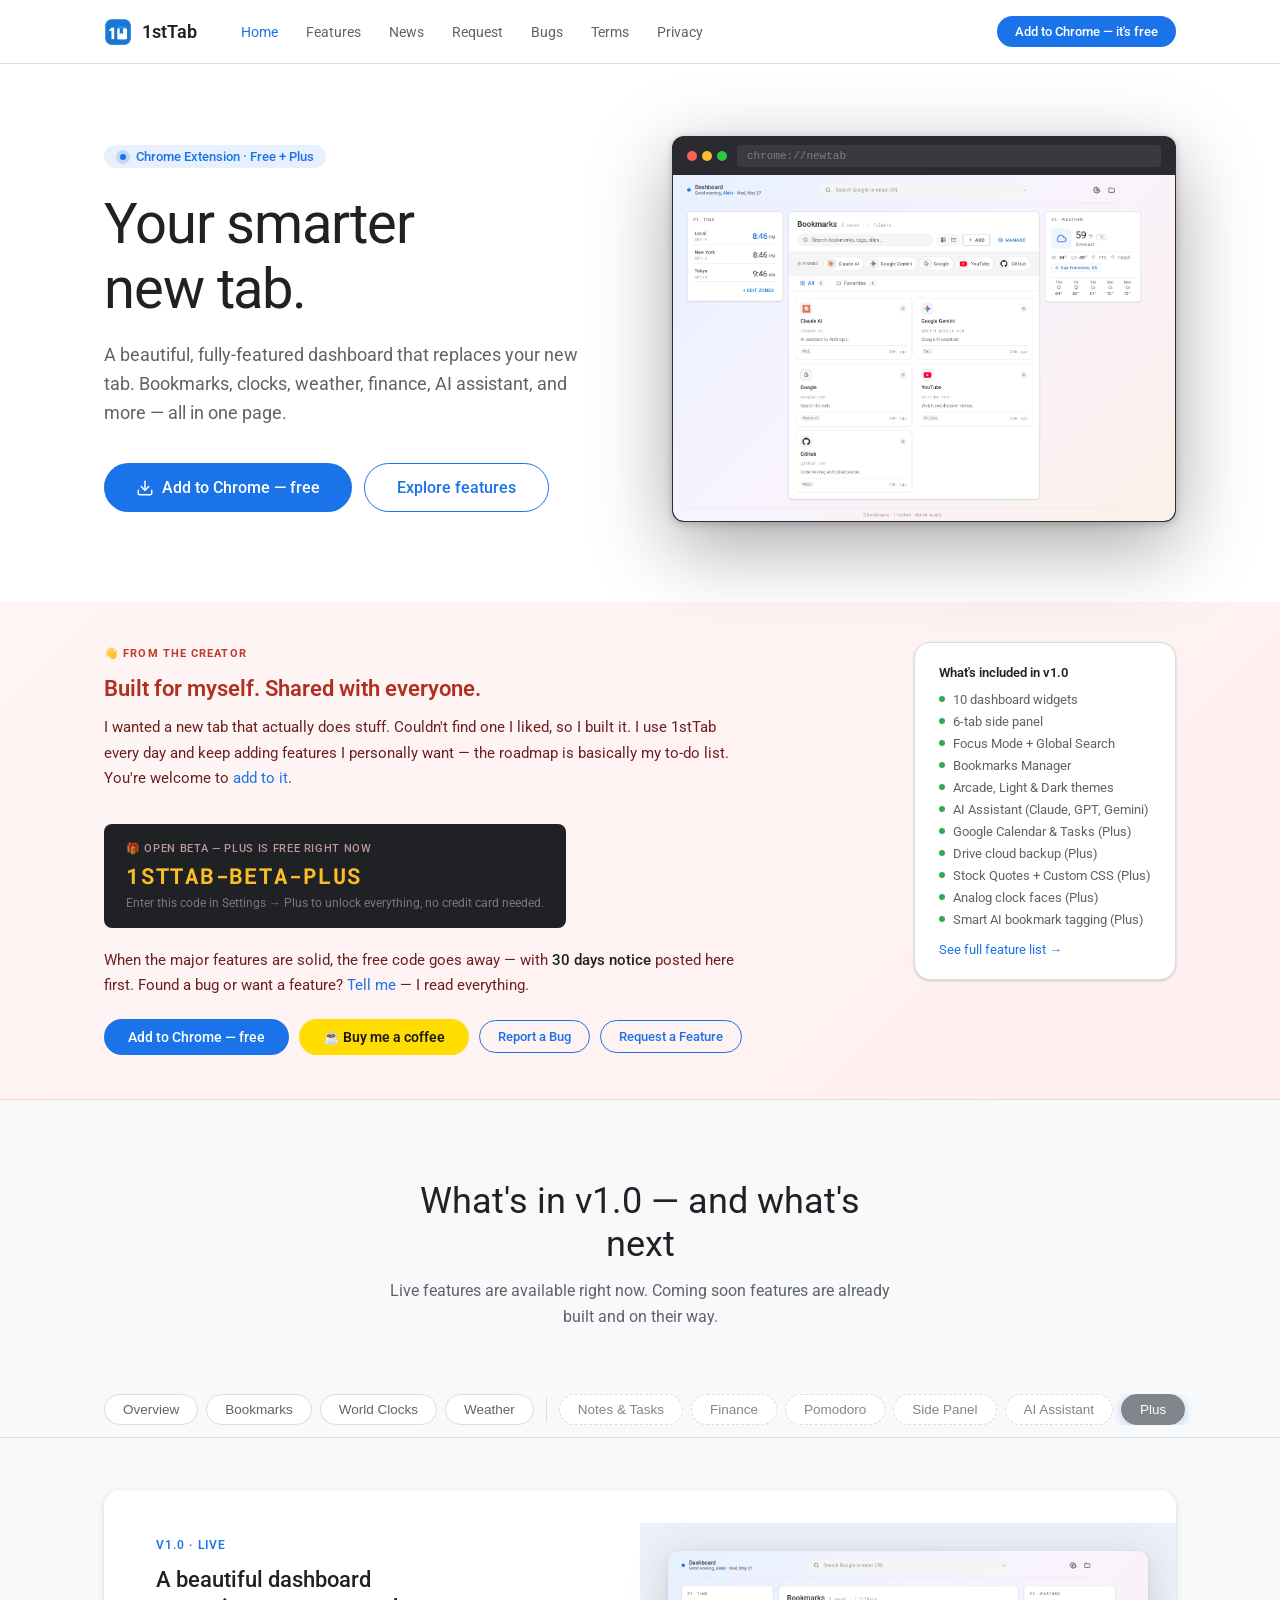
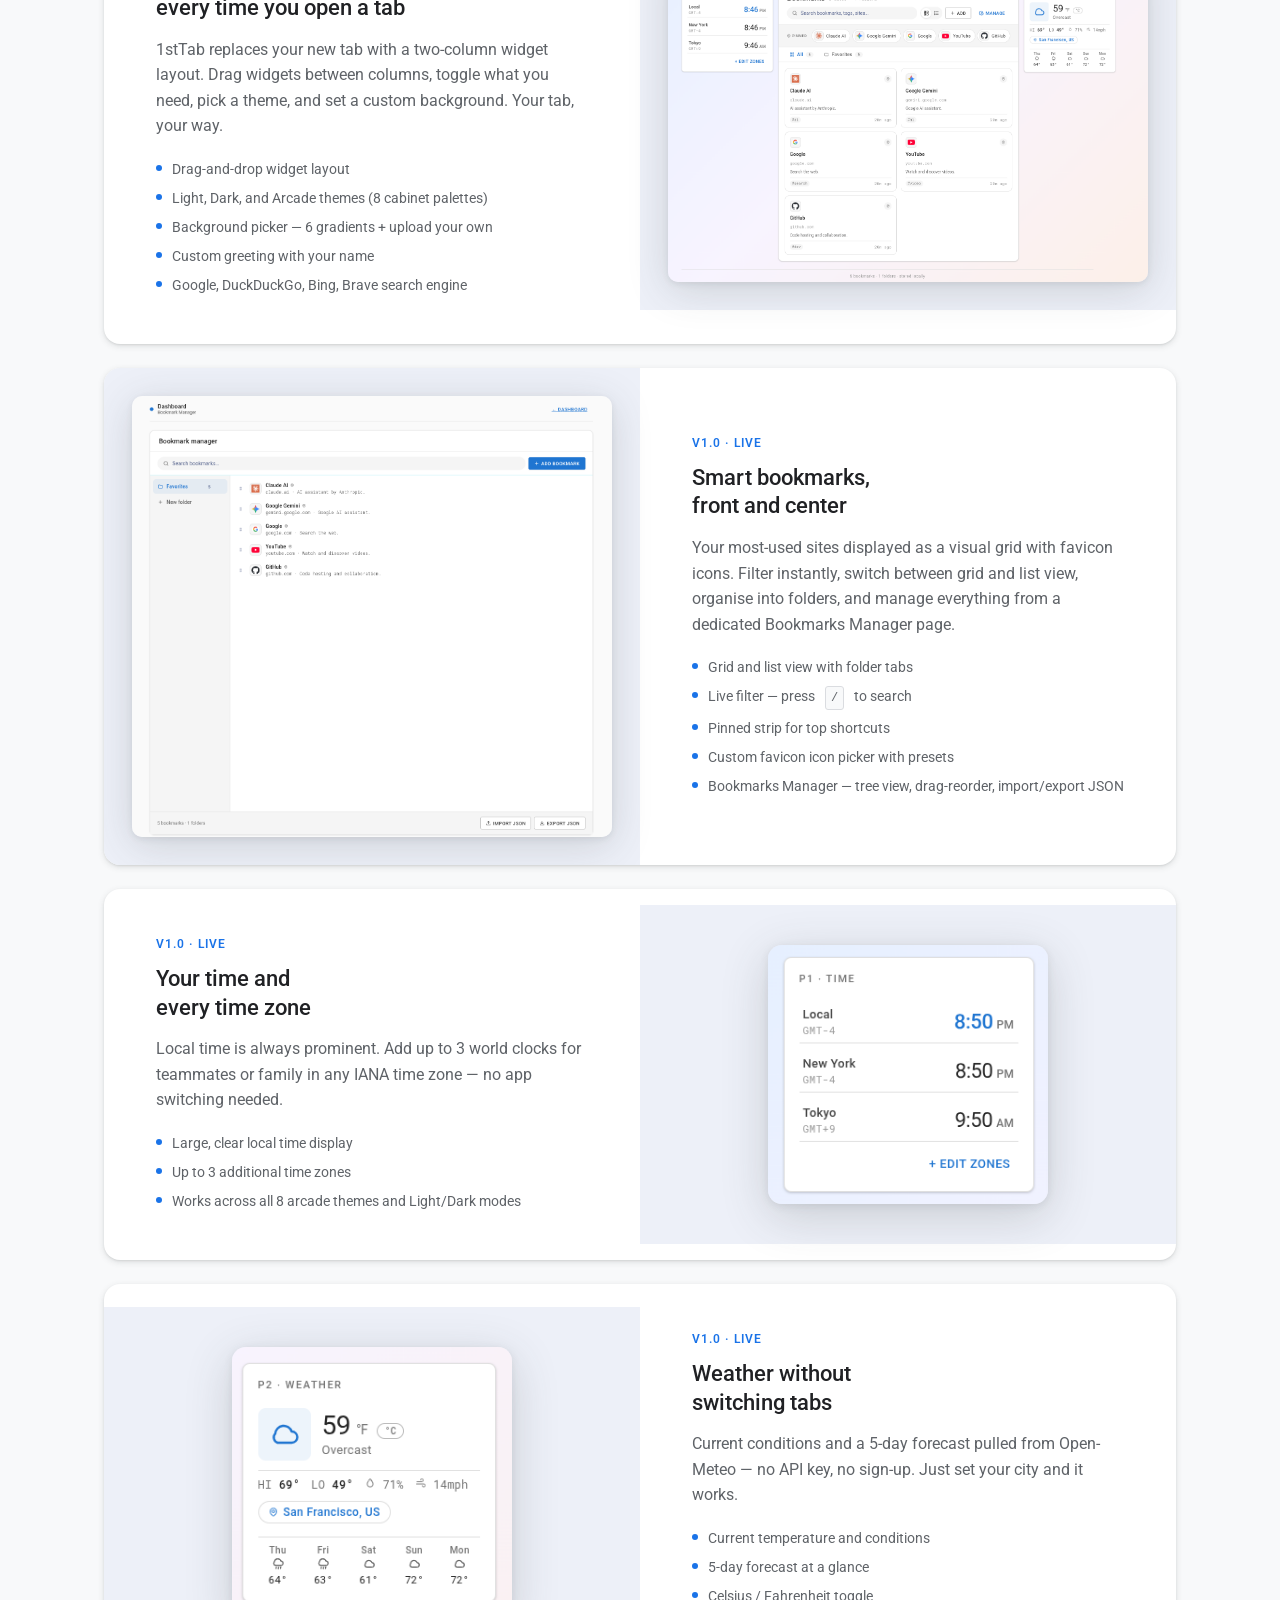
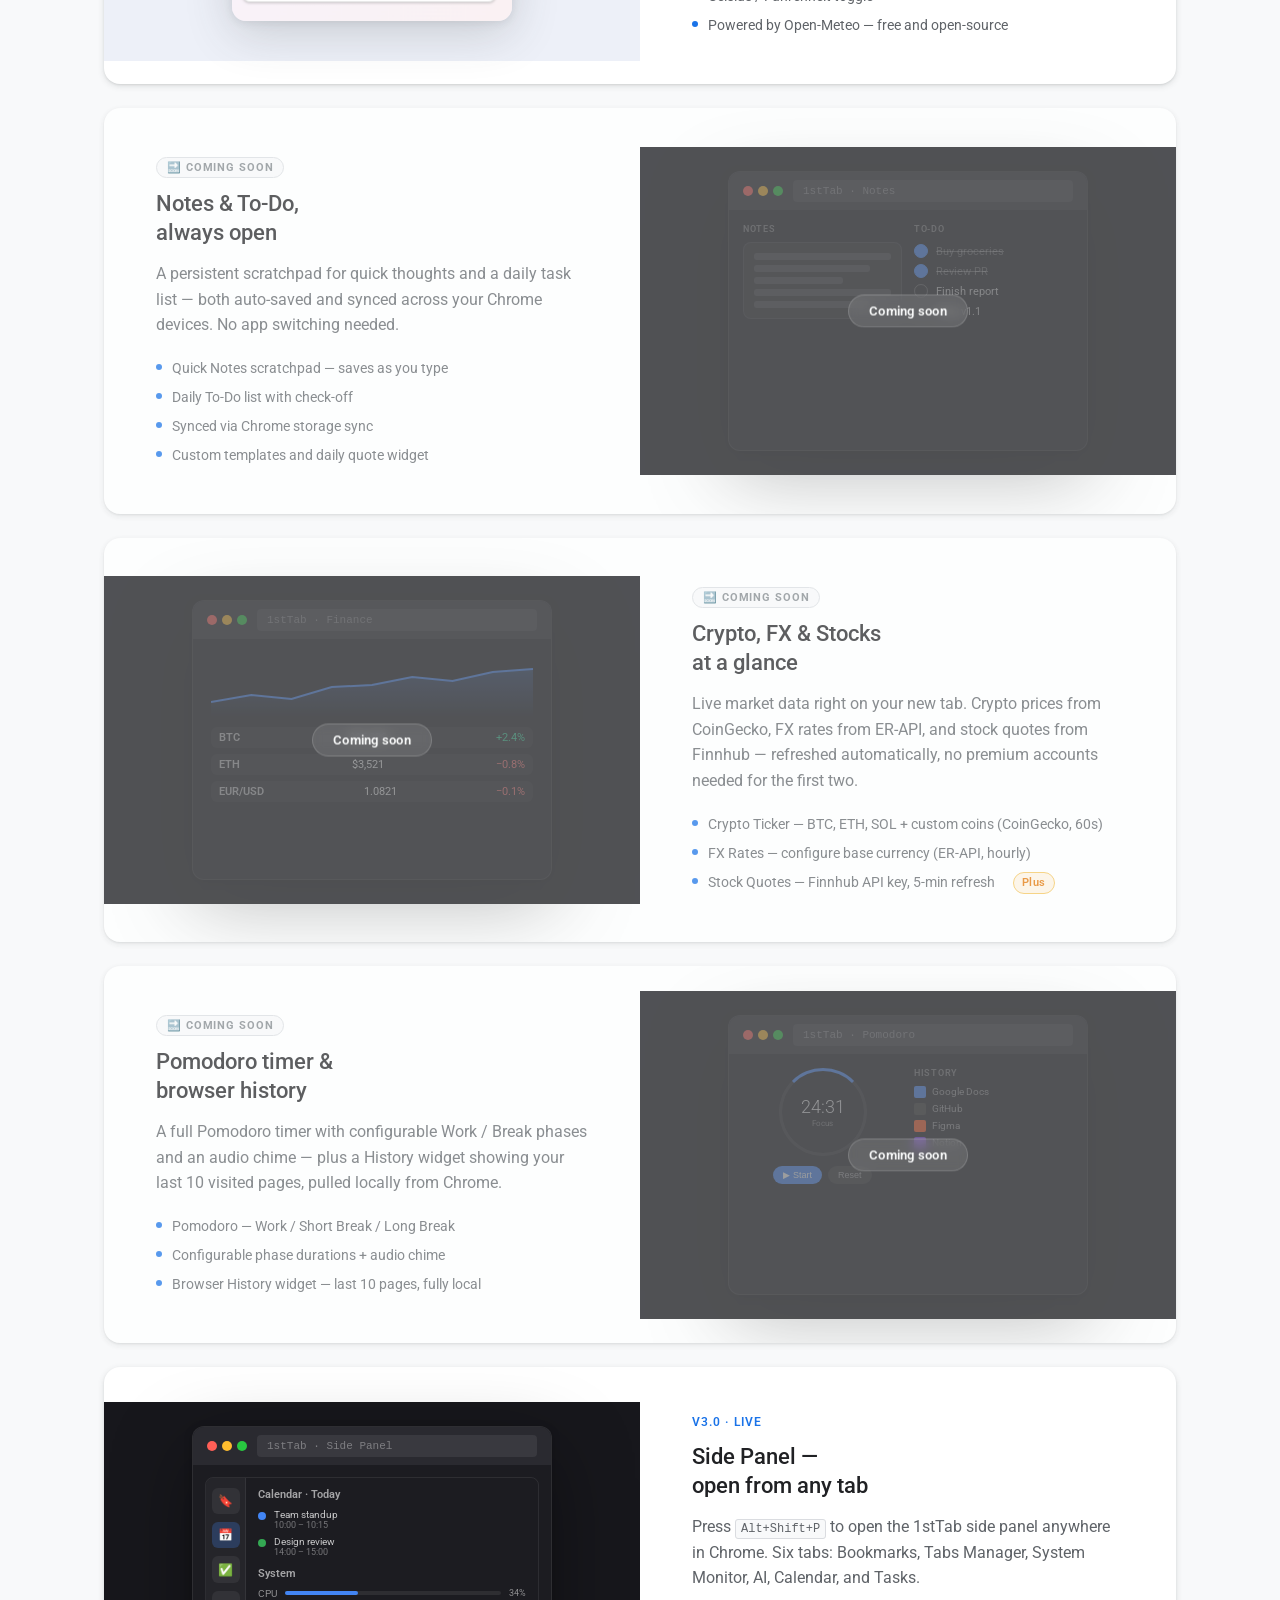
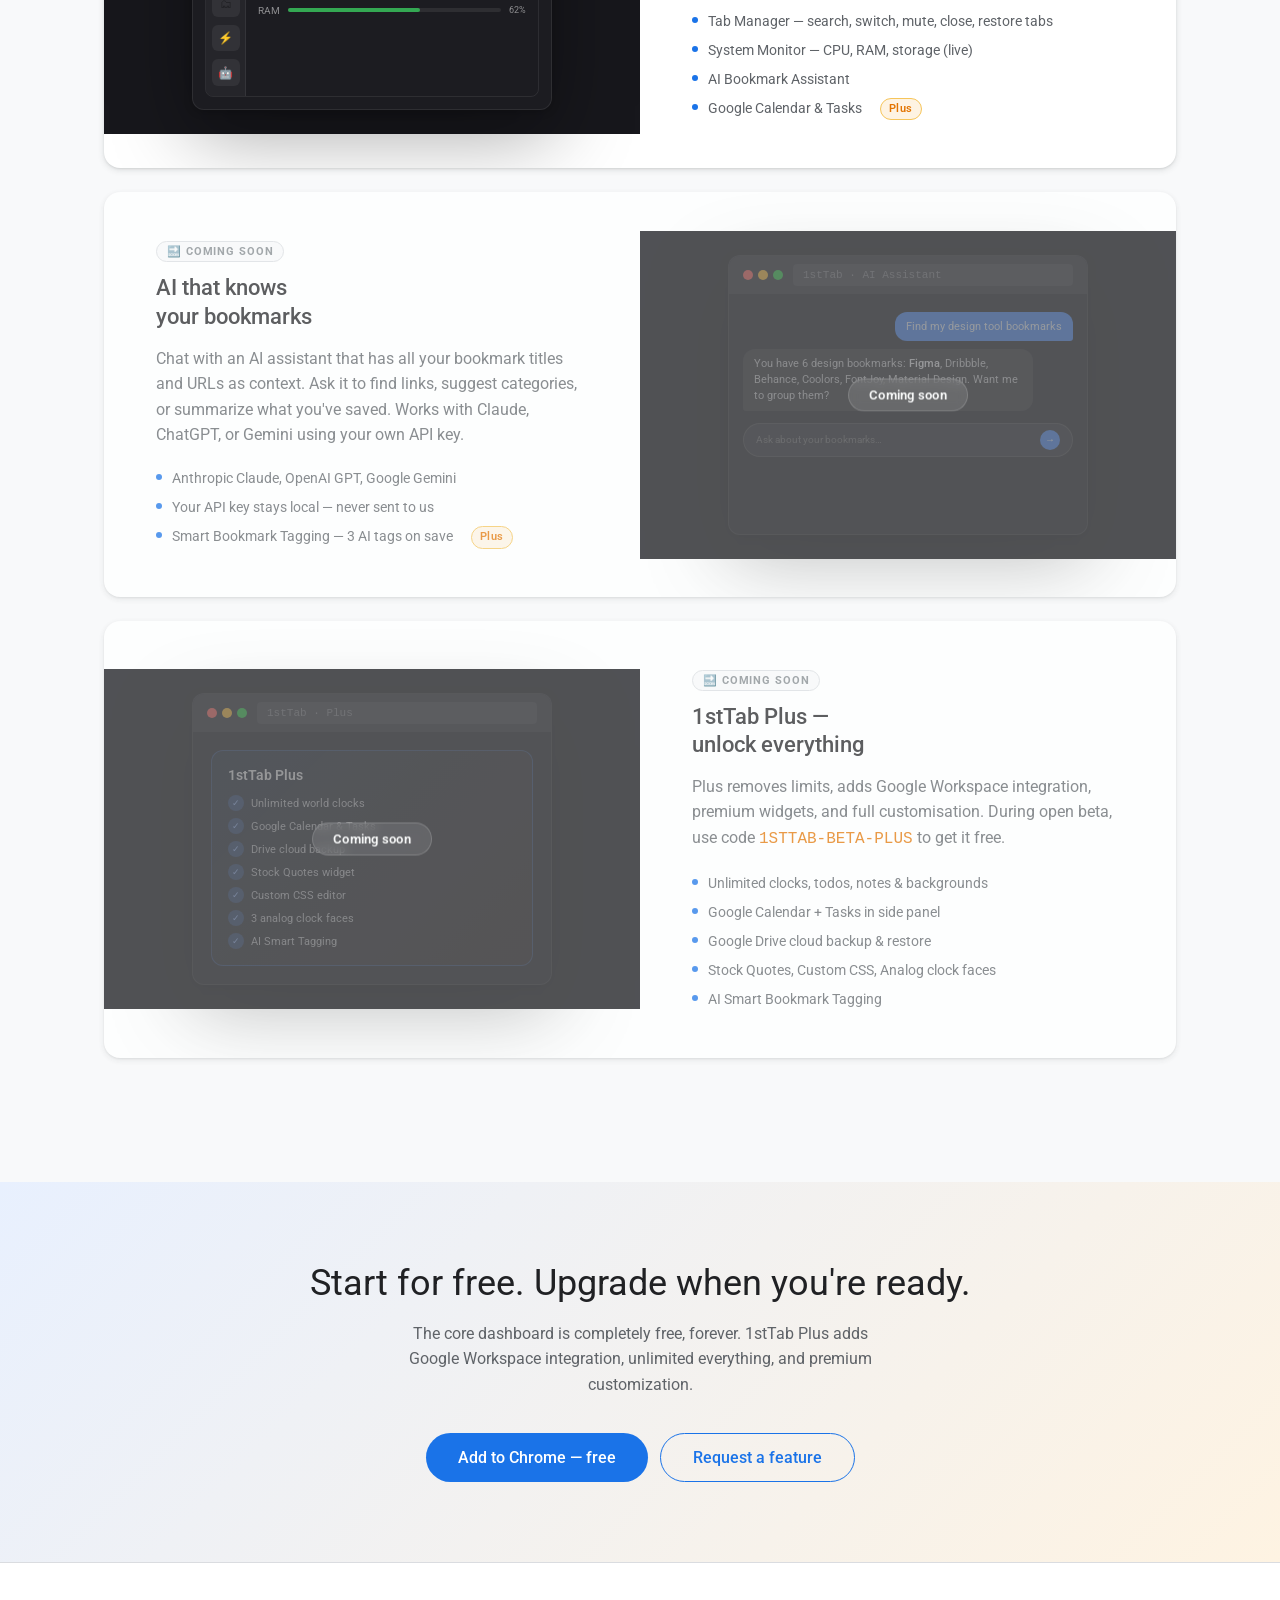
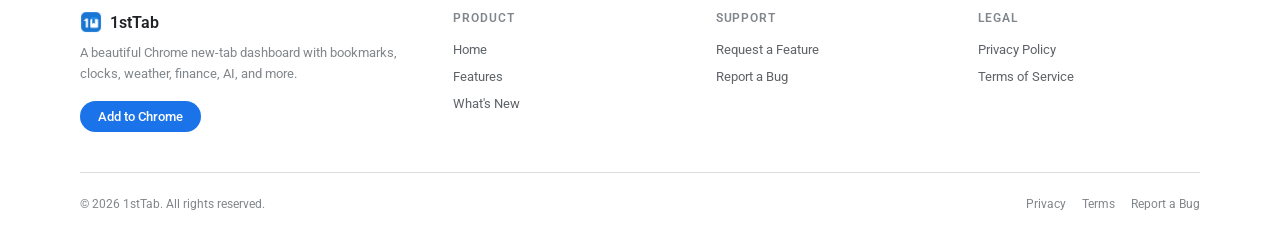
==== commit 945b15ea: "feat: promote Side Panel to Live and add v3.0 release entry" ====
--- a/index.html
+++ b/index.html
@@ -337,9 +337,9 @@
     </div>
 
     <!-- 8: Side Panel -->
-    <div class="feature-card coming-soon reverse" id="card-panel">
-      <div class="feature-text">
-        <div class="cs-ribbon">🔜 Coming soon</div>
+    <div class="feature-card reverse" id="card-panel">
+      <div class="feature-text">
+        <div class="feature-kicker">v3.0 · Live</div>
         <h3 class="t-h3">Side Panel —<br>open from any tab</h3>
         <p class="t-body">Press <kbd style="font-family:monospace;background:var(--bg-alt);padding:2px 5px;border-radius:3px;font-size:12px;border:1px solid var(--border)">Alt+Shift+P</kbd> to open the 1stTab side panel anywhere in Chrome. Six tabs: Bookmarks, Tabs Manager, System Monitor, AI, Calendar, and Tasks.</p>
         <ul class="feature-bullets">
@@ -376,7 +376,6 @@
             </div>
           </div>
         </div>
-        <div class="cs-badge">Coming soon</div>
       </div>
     </div>
 
--- a/style.css
+++ b/style.css
@@ -921,8 +921,8 @@
 
 /* ─── Creator Note / Beta Banner ───────────────────────────────────────── */
 .creator-note {
-  background: linear-gradient(135deg, #fffbf0 0%, #fff8ee 100%);
-  border-bottom: 1px solid rgba(246,197,90,.35);
+  background: linear-gradient(135deg, #fff5f5 0%, #fff0f0 100%);
+  border-bottom: 1px solid rgba(220,60,60,.2);
 }
 .creator-note-inner {
   max-width: var(--max-w);
@@ -939,22 +939,22 @@
   gap: 6px;
   font-size: 11px;
   font-weight: 700;
-  color: var(--amber);
+  color: #c0392b;
   text-transform: uppercase;
   letter-spacing: .1em;
   margin-bottom: 14px;
 }
 .creator-note h2 {
   font-size: 22px;
-  font-weight: 500;
-  color: var(--text);
+  font-weight: 600;
+  color: #b03020;
   margin-bottom: 12px;
   line-height: 1.35;
 }
 .creator-note p {
   font-size: 15px;
   line-height: 1.7;
-  color: var(--text-2);
+  color: #6b2020;
   margin-bottom: 12px;
   max-width: 640px;
 }
@@ -968,7 +968,7 @@
   flex-direction: column;
   gap: 6px;
 }
-.beta-code-label { font-size: 11px; color: rgba(255,255,255,.45); font-weight: 500; letter-spacing: .06em; text-transform: uppercase; }
+.beta-code-label { font-size: 11px; color: rgba(255,200,200,.7); font-weight: 500; letter-spacing: .06em; text-transform: uppercase; }
 .beta-code-value {
   font-family: 'Roboto Mono', monospace;
   font-size: 22px;
@@ -1012,20 +1012,20 @@
 }
 /* Disclaimer in terms / legal pages */
 .founder-callout {
-  background: linear-gradient(135deg, #fffbf0, #fff8ee);
-  border: 1px solid rgba(246,197,90,.5);
+  background: linear-gradient(135deg, #fff5f5, #fff0f0);
+  border: 1px solid rgba(220,60,60,.25);
   border-radius: var(--radius);
   padding: 20px 22px;
   margin-bottom: 28px;
   font-size: 14.5px;
   line-height: 1.7;
-  color: var(--text-2);
-}
-.founder-callout strong { color: var(--text); font-weight: 600; }
+  color: #6b2020;
+}
+.founder-callout strong { color: #b03020; font-weight: 600; }
 .founder-callout .fc-title {
   font-size: 15px;
   font-weight: 600;
-  color: var(--amber);
+  color: #c0392b;
   margin-bottom: 8px;
   display: block;
 }
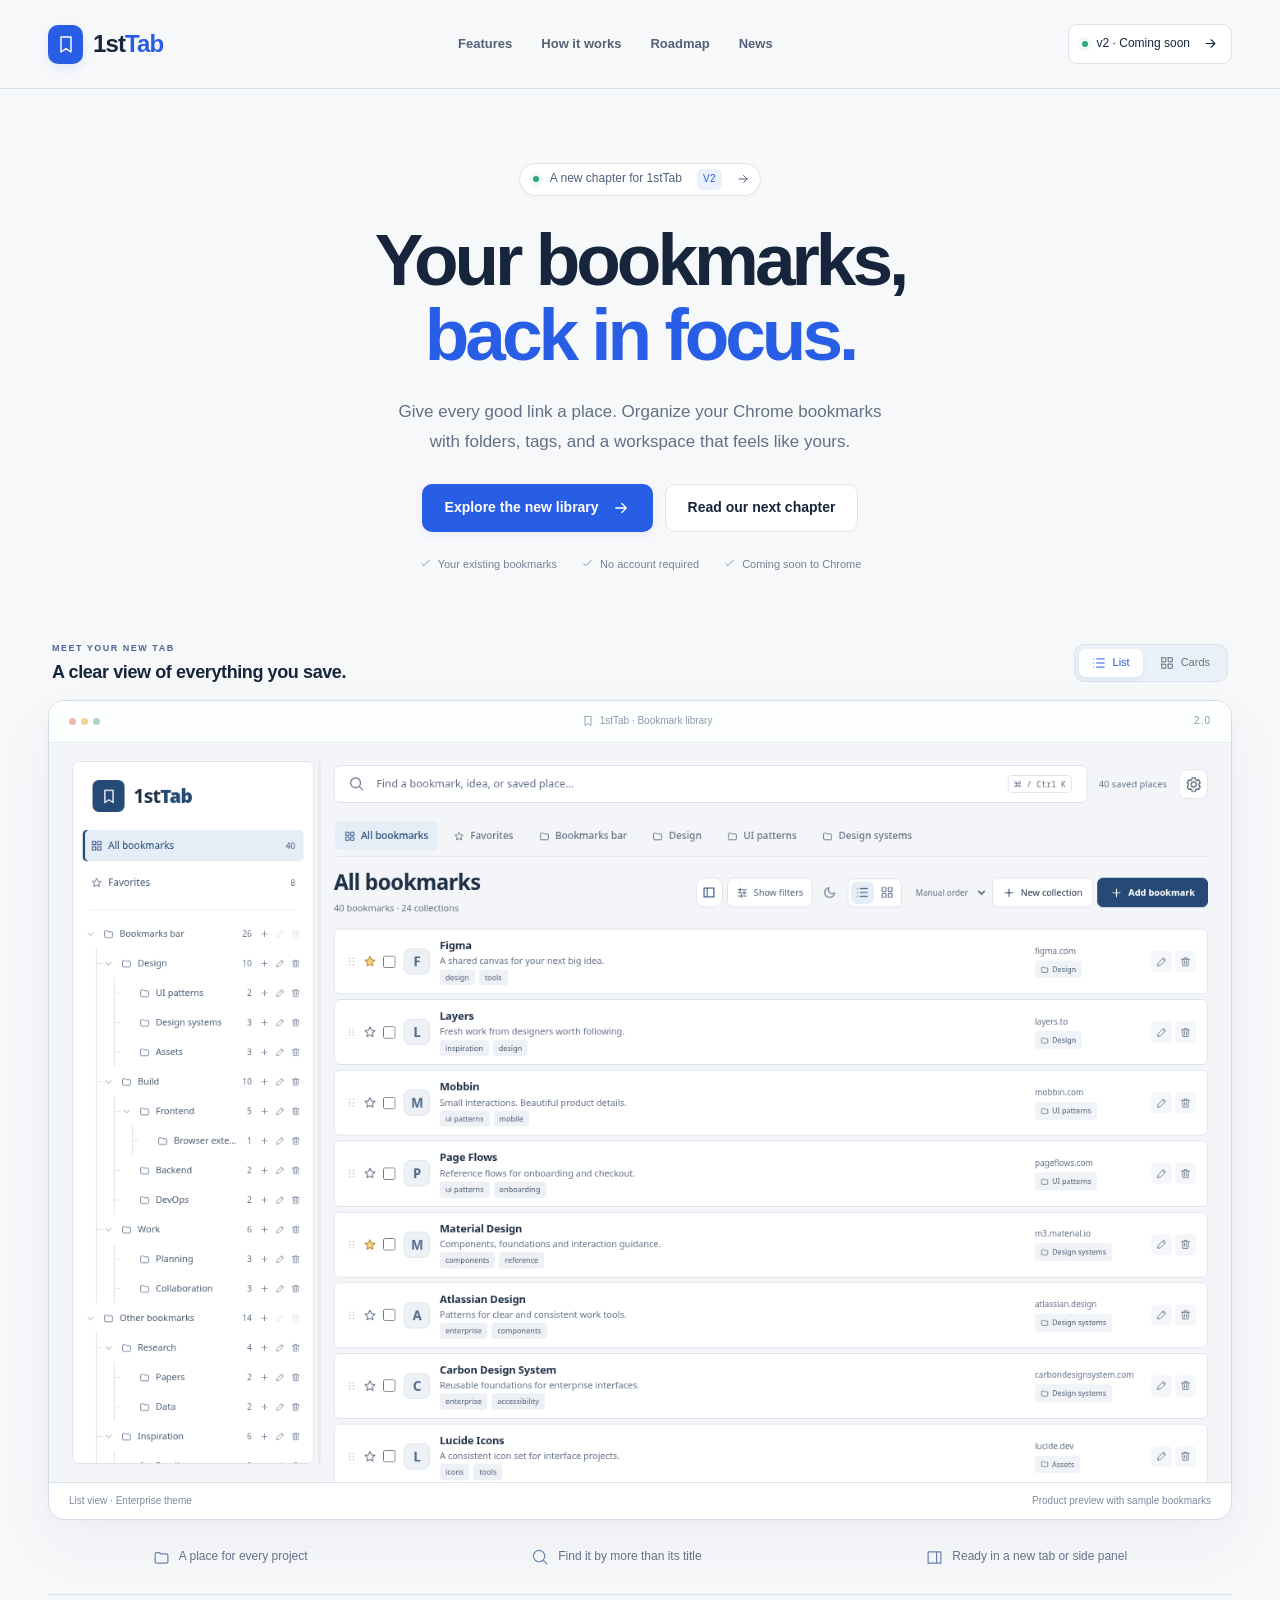
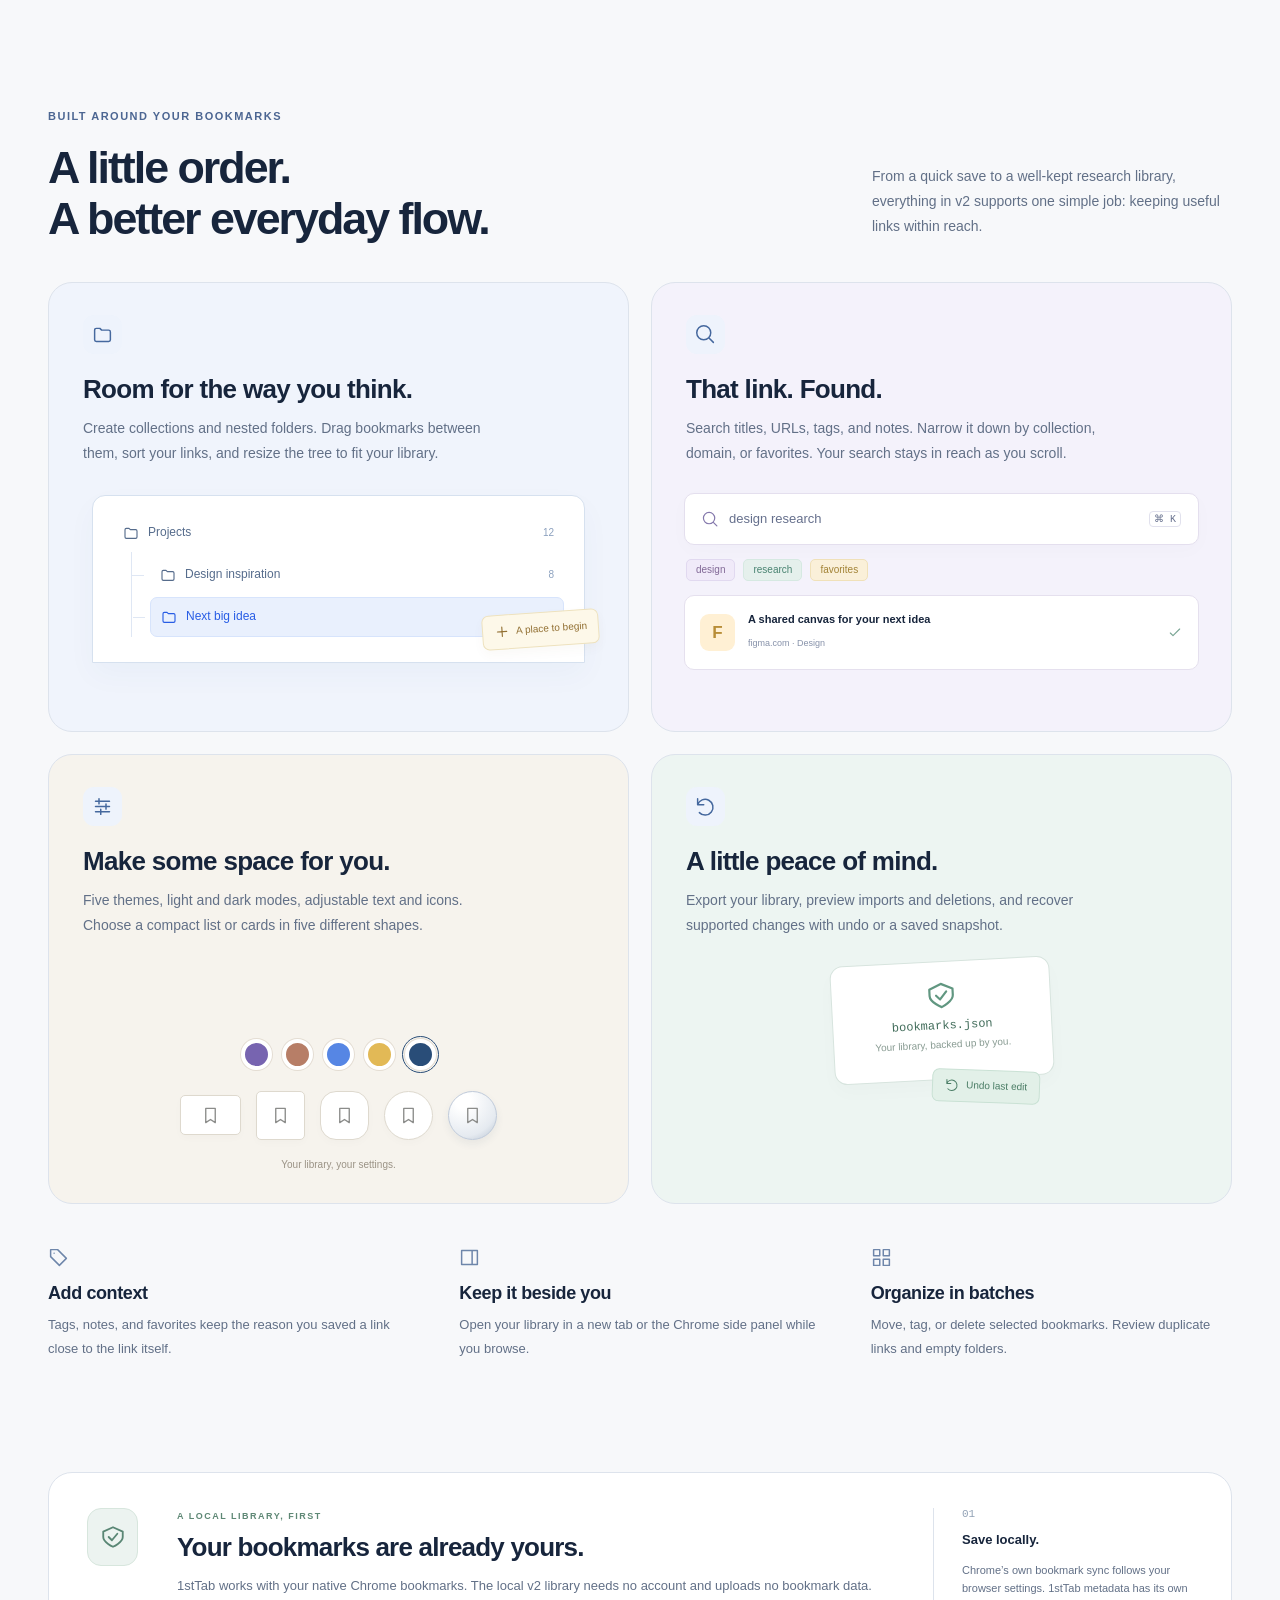
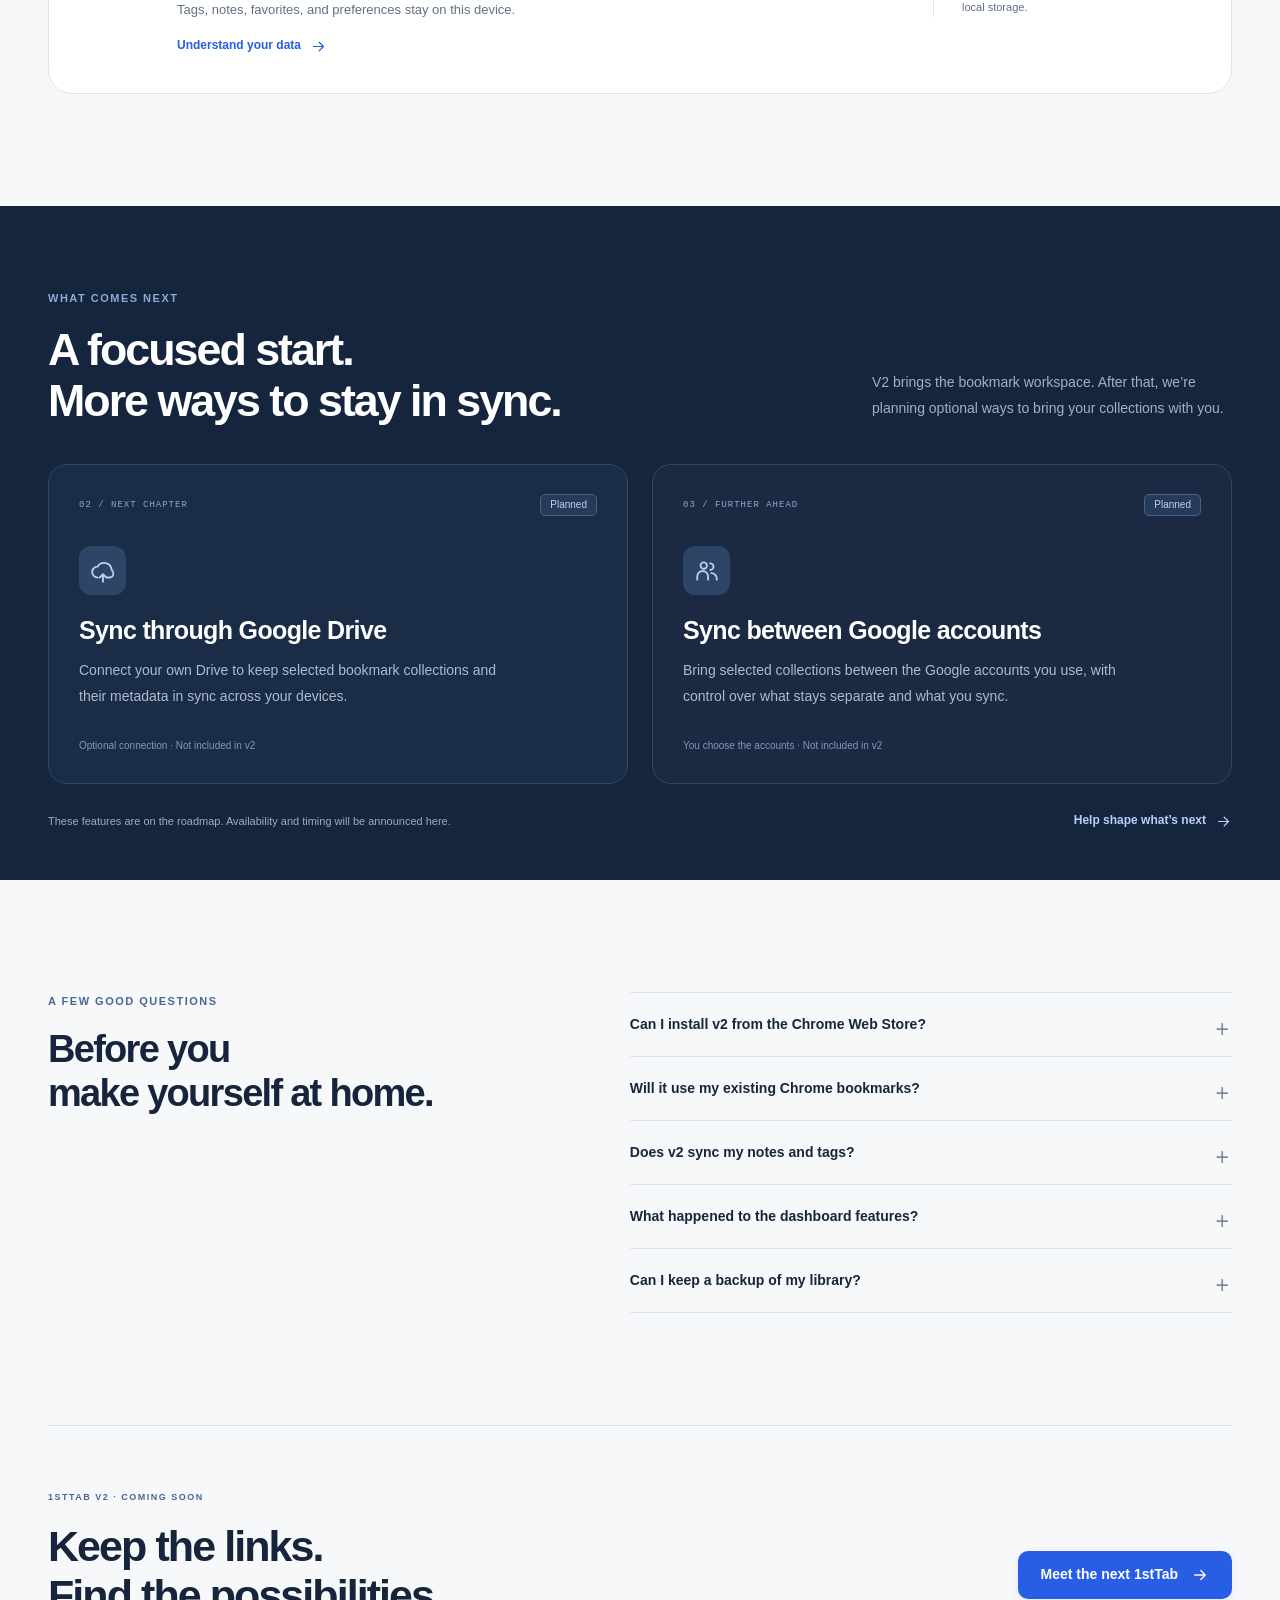
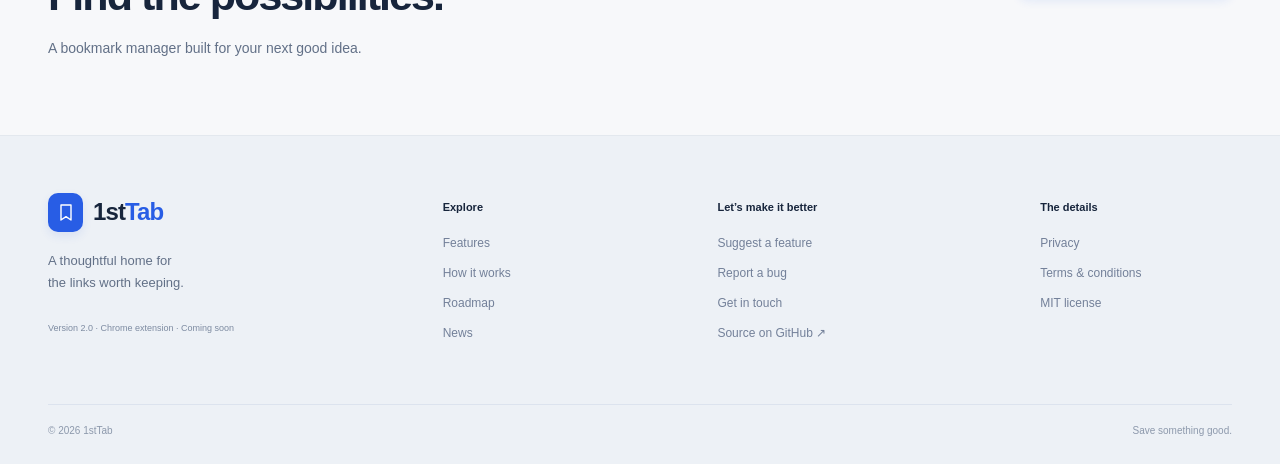
==== commit fd363f47: "feat: rebuild website for the bookmark-focused v2 launch Replace dashboard promotions with the v2 bo" ====
--- a/index.html
+++ b/index.html
@@ -2,546 +2,213 @@
 <html lang="en">
 <head>
 <meta charset="utf-8">
-<title>1stTab — Your Smarter New Tab</title>
-<meta name="description" content="1stTab is a feature-rich Chrome new-tab dashboard with bookmarks, world clocks, weather, finance widgets, AI assistant, and more.">
-<meta name="viewport" content="width=device-width, initial-scale=1">
-<link rel="shortcut icon" href="assets/favicon.png">
-<link rel="preconnect" href="https://fonts.googleapis.com">
-<link rel="preconnect" href="https://fonts.gstatic.com" crossorigin>
-<link href="https://fonts.googleapis.com/css2?family=Google+Sans:wght@400;500;700&family=Roboto:wght@300;400;500&family=Roboto+Mono&display=swap" rel="stylesheet">
-<link rel="stylesheet" href="style.css">
+<meta name="viewport" content="width=device-width,initial-scale=1"><title>1stTab v2 — Your bookmarks, back in focus</title>
+<meta name="description" content="A focused Chrome bookmark manager with folders, tags, search, card and list views. Version 2.0 is coming soon. Google Drive and cross-account sync are planned.">
+<meta name="application-name" content="1stTab">
+<meta name="theme-color" content="#f7f8fa">
+<meta name="google-site-verification" content="NJ5g8DlZnORgyv9Ba-MatWQXtFF1xv9v6YgSDFc41xQ">
+<link rel="icon" href="assets/favicon.png">
+<link rel="canonical" href="https://1sttab-app.web.app/">
+<meta property="og:type" content="website">
+<meta property="og:title" content="1stTab v2 — Your bookmarks, back in focus">
+<meta property="og:description" content="A focused Chrome bookmark manager with folders, tags, search, card and list views. Version 2.0 is coming soon. Google Drive and cross-account sync are planned.">
+<meta property="og:url" content="https://1sttab-app.web.app/">
+<meta property="og:image" content="https://1sttab-app.web.app/assets/bookmark-v2-list.png">
+<meta name="twitter:card" content="summary_large_image">
+<link rel="stylesheet" href="assets/site-v2.css">
+<script src="assets/site-v2.js" defer></script>
 </head>
-<body>
-
-<!-- ── Navigation ── -->
+<body class=""><a class="skip-link" href="#main">Skip to content</a>
 <header class="nav" id="nav">
-  <div class="nav-inner">
-    <a class="nav-logo" href="index.html">
-      <img src="assets/icon48.png" alt="1stTab icon">
-      1stTab
-    </a>
-    <nav class="nav-links">
-      <a href="index.html" class="active">Home</a>
-      <a href="#features">Features</a>
-      <a href="news.html">News</a>
-      <a href="request.html">Request</a>
-      <a href="bugs.html">Bugs</a>
-      <a href="terms.html">Terms</a>
-      <a href="privacy.html">Privacy</a>
-    </nav>
-    <div class="nav-cta">
-      <a href="https://chromewebstore.google.com/detail/1sttab/bigolehnkpljdbocpkljjmkkocefinbh?authuser=0&hl=en" class="btn btn-primary btn-sm" target="_blank" rel="noopener">
-        Add to Chrome — it's free
-      </a>
-    </div>
-  </div>
+<div class="nav-inner"><a class="nav-logo" href="index.html" aria-label="1stTab home"><span class="logo-mark"><svg viewBox="0 0 24 24" fill="none" stroke="currentColor" stroke-width="1.7" stroke-linecap="round" stroke-linejoin="round" aria-hidden="true"><path d="M6 3h12v18l-6-4-6 4V3Z"/></svg></span><span>1st<span class="logo-accent">Tab</span></span></a><button class="menu-toggle" type="button" aria-label="Open navigation" aria-controls="site-menu" aria-expanded="false"><svg viewBox="0 0 24 24" fill="none" stroke="currentColor" stroke-width="1.7" stroke-linecap="round" stroke-linejoin="round" aria-hidden="true"><path d="M4 6h16M4 12h16M4 18h16"/></svg></button>
+<nav class="nav-links" id="site-menu" aria-label="Main navigation"><a href="index.html#features">Features</a><a href="guide.html">How it works</a><a href="index.html#roadmap">Roadmap</a><a href="news.html">News</a></nav>
+<a class="launch-pill" href="news-bookmark-focus.html#launch"><span class="status-dot"></span>v2 · Coming soon<svg viewBox="0 0 24 24" fill="none" stroke="currentColor" stroke-width="1.7" stroke-linecap="round" stroke-linejoin="round" aria-hidden="true"><path d="M5 12h14m-6-6 6 6-6 6"/></svg></a></div>
 </header>
-
-<!-- ── Hero ── -->
-<section class="hero">
-  <div class="hero-text">
-    <div class="hero-eyebrow">
-      <svg width="14" height="14" viewBox="0 0 14 14" fill="none"><circle cx="7" cy="7" r="7" fill="#1a73e8" opacity=".2"/><circle cx="7" cy="7" r="3" fill="#1a73e8"/></svg>
-      Chrome Extension · Free + Plus
-    </div>
-    <h1 class="t-hero hero-title">Your smarter<br>new tab.</h1>
-    <p class="hero-sub">A beautiful, fully-featured dashboard that replaces your new tab. Bookmarks, clocks, weather, finance, AI assistant, and more — all in one page.</p>
-    <div class="hero-actions">
-      <a href="https://chromewebstore.google.com/detail/1sttab/bigolehnkpljdbocpkljjmkkocefinbh?authuser=0&hl=en" class="btn btn-primary btn-lg" target="_blank" rel="noopener">
-        <svg width="18" height="18" viewBox="0 0 24 24" fill="none" stroke="currentColor" stroke-width="2" stroke-linecap="round" stroke-linejoin="round"><path d="M21 15v4a2 2 0 0 1-2 2H5a2 2 0 0 1-2-2v-4"/><polyline points="7 10 12 15 17 10"/><line x1="12" y1="15" x2="12" y2="3"/></svg>
-        Add to Chrome — free
-      </a>
-      <a href="#features" class="btn btn-outline btn-lg">Explore features</a>
-    </div>
-  </div>
-
-  <div class="hero-mockup">
-    <div class="browser">
-      <div class="browser-bar">
-        <div class="browser-dots"><span></span><span></span><span></span></div>
-        <div class="browser-url">chrome://newtab</div>
-      </div>
-      <img src="assets/screenshots/main_v1.0.png" alt="1stTab dashboard" style="width:100%;display:block;border-radius:0 0 11px 11px">
-    </div>
-  </div>
-</section>
-
-<!-- ── Creator Note / Beta Disclaimer ── -->
-<section class="creator-note">
-  <div class="creator-note-inner">
-    <div>
-      <div class="creator-note-label">👋 From the creator</div>
-      <h2>Built for myself. Shared with everyone.</h2>
-      <p>
-        I wanted a new tab that actually does stuff. Couldn't find one I liked, so I built it.
-        I use 1stTab every day and keep adding features I personally want — the roadmap is basically my to-do list. You're welcome to <a href="request.html">add to it</a>.
-      </p>
-
-      <div class="beta-code-block">
-        <span class="beta-code-label">🎁 Open Beta — Plus is free right now</span>
-        <span class="beta-code-value">1STTAB-BETA-PLUS</span>
-        <span class="beta-code-sub">Enter this code in Settings → Plus to unlock everything, no credit card needed.</span>
-      </div>
-
-      <p>
-        When the major features are solid, the free code goes away — with <strong>30 days notice</strong> posted here first.
-        Found a bug or want a feature? <a href="bugs.html">Tell me</a> — I read everything.
-      </p>
-
-      <div class="creator-note-actions">
-        <a href="https://chromewebstore.google.com/detail/1sttab/bigolehnkpljdbocpkljjmkkocefinbh?authuser=0&hl=en" class="btn btn-primary" target="_blank" rel="noopener">Add to Chrome — free</a>
-        <a href="https://www.buymeacoffee.com/" class="btn btn-coffee" target="_blank" rel="noopener">☕ Buy me a coffee</a>
-        <a href="bugs.html" class="btn btn-outline btn-sm">Report a Bug</a>
-        <a href="request.html" class="btn btn-outline btn-sm">Request a Feature</a>
-      </div>
-    </div>
-
-    <div class="creator-note-aside">
-      <div class="creator-aside-title">What's included in v1.0</div>
-      <div class="creator-aside-list">
-        <div class="creator-aside-item">10 dashboard widgets</div>
-        <div class="creator-aside-item">6-tab side panel</div>
-        <div class="creator-aside-item">Focus Mode + Global Search</div>
-        <div class="creator-aside-item">Bookmarks Manager</div>
-        <div class="creator-aside-item">Arcade, Light &amp; Dark themes</div>
-        <div class="creator-aside-item">AI Assistant (Claude, GPT, Gemini)</div>
-        <div class="creator-aside-item">Google Calendar &amp; Tasks (Plus)</div>
-        <div class="creator-aside-item">Drive cloud backup (Plus)</div>
-        <div class="creator-aside-item">Stock Quotes + Custom CSS (Plus)</div>
-        <div class="creator-aside-item">Analog clock faces (Plus)</div>
-        <div class="creator-aside-item">Smart AI bookmark tagging (Plus)</div>
-        <a href="news.html" style="font-size:13px;color:var(--blue);margin-top:8px;display:block">See full feature list →</a>
-      </div>
-    </div>
-  </div>
-</section>
-
-<!-- ── Features Section ── -->
-<section class="features-section" id="features">
-  <div class="section-header">
-    <h2 class="t-title">What's in v1.0 — and what's next</h2>
-    <p class="t-body">Live features are available right now. Coming soon features are already built and on their way.</p>
-  </div>
-
-  <!-- Filter Bar -->
-  <div class="filter-wrap">
-    <div class="filter-inner" id="filterBar">
-      <button class="filter-pill active" data-target="overview">Overview</button>
-      <button class="filter-pill" data-target="bookmarks">Bookmarks</button>
-      <button class="filter-pill" data-target="clocks">World Clocks</button>
-      <button class="filter-pill" data-target="weather">Weather</button>
-      <div class="filter-divider"></div>
-      <button class="filter-pill cs" data-target="notes">Notes &amp; Tasks</button>
-      <button class="filter-pill cs" data-target="finance">Finance</button>
-      <button class="filter-pill cs" data-target="productivity">Pomodoro</button>
-      <button class="filter-pill cs" data-target="panel">Side Panel</button>
-      <button class="filter-pill cs" data-target="ai">AI Assistant</button>
-      <button class="filter-pill cs" data-target="plus">Plus</button>
-    </div>
-  </div>
-
-  <!-- Feature Cards -->
-  <div class="features-cards">
-
-    <!-- ══ V1.0 LIVE FEATURES ══ -->
-
-    <!-- 1: Overview -->
-    <div class="feature-card" id="card-overview">
-      <div class="feature-text">
-        <div class="feature-kicker">v1.0 · Live</div>
-        <h3 class="t-h3">A beautiful dashboard<br>every time you open a tab</h3>
-        <p class="t-body">1stTab replaces your new tab with a two-column widget layout. Drag widgets between columns, toggle what you need, pick a theme, and set a custom background. Your tab, your way.</p>
-        <ul class="feature-bullets">
-          <li class="feature-bullet">Drag-and-drop widget layout</li>
-          <li class="feature-bullet">Light, Dark, and Arcade themes (8 cabinet palettes)</li>
-          <li class="feature-bullet">Background picker — 6 gradients + upload your own</li>
-          <li class="feature-bullet">Custom greeting with your name</li>
-          <li class="feature-bullet">Google, DuckDuckGo, Bing, Brave search engine</li>
-        </ul>
-      </div>
-      <div class="feature-visual screenshot">
-        <img src="assets/screenshots/main_v1.0.png" alt="1stTab dashboard">
-      </div>
-    </div>
-
-    <!-- 2: Bookmarks -->
-    <div class="feature-card reverse" id="card-bookmarks">
-      <div class="feature-text">
-        <div class="feature-kicker">v1.0 · Live</div>
-        <h3 class="t-h3">Smart bookmarks,<br>front and center</h3>
-        <p class="t-body">Your most-used sites displayed as a visual grid with favicon icons. Filter instantly, switch between grid and list view, organise into folders, and manage everything from a dedicated Bookmarks Manager page.</p>
-        <ul class="feature-bullets">
-          <li class="feature-bullet">Grid and list view with folder tabs</li>
-          <li class="feature-bullet">Live filter — press <kbd style="font-family:monospace;background:var(--bg-alt);padding:2px 5px;border-radius:3px;font-size:12px;border:1px solid var(--border)">/</kbd> to search</li>
-          <li class="feature-bullet">Pinned strip for top shortcuts</li>
-          <li class="feature-bullet">Custom favicon icon picker with presets</li>
-          <li class="feature-bullet">Bookmarks Manager — tree view, drag-reorder, import/export JSON</li>
-        </ul>
-      </div>
-      <div class="feature-visual screenshot">
-        <img src="assets/screenshots/manager_v1.0.png" alt="1stTab Bookmarks Manager">
-      </div>
-    </div>
-
-    <!-- 3: World Clocks -->
-    <div class="feature-card" id="card-clocks">
-      <div class="feature-text">
-        <div class="feature-kicker">v1.0 · Live</div>
-        <h3 class="t-h3">Your time and<br>every time zone</h3>
-        <p class="t-body">Local time is always prominent. Add up to 3 world clocks for teammates or family in any IANA time zone — no app switching needed.</p>
-        <ul class="feature-bullets">
-          <li class="feature-bullet">Large, clear local time display</li>
-          <li class="feature-bullet">Up to 3 additional time zones</li>
-          <li class="feature-bullet">Works across all 8 arcade themes and Light/Dark modes</li>
-        </ul>
-      </div>
-      <div class="feature-visual screenshot widget">
-        <img src="assets/screenshots/time_v1.0.png" alt="1stTab World Clocks">
-      </div>
-    </div>
-
-    <!-- 4: Weather -->
-    <div class="feature-card reverse" id="card-weather">
-      <div class="feature-text">
-        <div class="feature-kicker">v1.0 · Live</div>
-        <h3 class="t-h3">Weather without<br>switching tabs</h3>
-        <p class="t-body">Current conditions and a 5-day forecast pulled from Open-Meteo — no API key, no sign-up. Just set your city and it works.</p>
-        <ul class="feature-bullets">
-          <li class="feature-bullet">Current temperature and conditions</li>
-          <li class="feature-bullet">5-day forecast at a glance</li>
-          <li class="feature-bullet">Celsius / Fahrenheit toggle</li>
-          <li class="feature-bullet">Powered by Open-Meteo — free and open-source</li>
-        </ul>
-      </div>
-      <div class="feature-visual screenshot widget">
-        <img src="assets/screenshots/wheater_v1.0.png" alt="1stTab Weather">
-      </div>
-    </div>
-
-    <!-- ══ COMING SOON ══ -->
-
-    <!-- 5: Notes & Tasks -->
-    <div class="feature-card coming-soon" id="card-notes">
-      <div class="feature-text">
-        <div class="cs-ribbon">🔜 Coming soon</div>
-        <h3 class="t-h3">Notes &amp; To-Do,<br>always open</h3>
-        <p class="t-body">A persistent scratchpad for quick thoughts and a daily task list — both auto-saved and synced across your Chrome devices. No app switching needed.</p>
-        <ul class="feature-bullets">
-          <li class="feature-bullet">Quick Notes scratchpad — saves as you type</li>
-          <li class="feature-bullet">Daily To-Do list with check-off</li>
-          <li class="feature-bullet">Synced via Chrome storage sync</li>
-          <li class="feature-bullet">Custom templates and daily quote widget</li>
-        </ul>
-      </div>
-      <div class="feature-visual" style="position:relative">
-        <div class="browser" style="width:100%;max-width:360px">
-          <div class="browser-bar">
-            <div class="browser-dots"><span></span><span></span><span></span></div>
-            <div class="browser-url">1stTab · Notes</div>
-          </div>
-          <div class="feature-screen" style="display:grid;grid-template-columns:1fr 1fr;gap:12px;padding:14px">
-            <div>
-              <div class="dash-widget-title" style="margin-bottom:8px">Notes</div>
-              <div style="background:rgba(255,255,255,.04);border-radius:8px;padding:10px;border:1px solid rgba(255,255,255,.07)">
-                <div class="note-lines"><div class="note-line"></div><div class="note-line med"></div><div class="note-line short"></div><div class="note-line"></div><div class="note-line med"></div></div>
-              </div>
-            </div>
-            <div>
-              <div class="dash-widget-title" style="margin-bottom:8px">To-Do</div>
-              <div class="todo-items">
-                <div class="todo-item"><div class="todo-check done"></div><span class="todo-label done">Buy groceries</span></div>
-                <div class="todo-item"><div class="todo-check done"></div><span class="todo-label done">Review PR</span></div>
-                <div class="todo-item"><div class="todo-check"></div><span class="todo-label">Finish report</span></div>
-                <div class="todo-item"><div class="todo-check"></div><span class="todo-label">Ship v1.1</span></div>
-              </div>
-            </div>
-          </div>
-        </div>
-        <div class="cs-badge">Coming soon</div>
-      </div>
-    </div>
-
-    <!-- 6: Finance -->
-    <div class="feature-card coming-soon reverse" id="card-finance">
-      <div class="feature-text">
-        <div class="cs-ribbon">🔜 Coming soon</div>
-        <h3 class="t-h3">Crypto, FX &amp; Stocks<br>at a glance</h3>
-        <p class="t-body">Live market data right on your new tab. Crypto prices from CoinGecko, FX rates from ER-API, and stock quotes from Finnhub — refreshed automatically, no premium accounts needed for the first two.</p>
-        <ul class="feature-bullets">
-          <li class="feature-bullet">Crypto Ticker — BTC, ETH, SOL + custom coins (CoinGecko, 60s)</li>
-          <li class="feature-bullet">FX Rates — configure base currency (ER-API, hourly)</li>
-          <li class="feature-bullet">Stock Quotes — Finnhub API key, 5-min refresh <span class="badge-plus">Plus</span></li>
-        </ul>
-      </div>
-      <div class="feature-visual" style="position:relative">
-        <div class="browser" style="width:100%;max-width:360px">
-          <div class="browser-bar">
-            <div class="browser-dots"><span></span><span></span><span></span></div>
-            <div class="browser-url">1stTab · Finance</div>
-          </div>
-          <div class="feature-screen">
-            <div class="finance-chart">
-              <svg viewBox="0 0 320 60" preserveAspectRatio="none">
-                <defs><linearGradient id="cg2" x1="0" y1="0" x2="0" y2="1"><stop offset="0%" stop-color="#4285f4" stop-opacity=".3"/><stop offset="100%" stop-color="#4285f4" stop-opacity="0"/></linearGradient></defs>
-                <path d="M0,45 L40,38 L80,42 L120,30 L160,28 L200,20 L240,24 L280,15 L320,12 L320,60 L0,60 Z" fill="url(#cg2)"/>
-                <path d="M0,45 L40,38 L80,42 L120,30 L160,28 L200,20 L240,24 L280,15 L320,12" fill="none" stroke="#4285f4" stroke-width="2"/>
-              </svg>
-            </div>
-            <div class="finance-tickers">
-              <div class="finance-row"><span class="finance-sym">BTC</span><span class="finance-pr">$67,230</span><span class="finance-chg up">+2.4%</span></div>
-              <div class="finance-row"><span class="finance-sym">ETH</span><span class="finance-pr">$3,521</span><span class="finance-chg dn">−0.8%</span></div>
-              <div class="finance-row"><span class="finance-sym">EUR/USD</span><span class="finance-pr">1.0821</span><span class="finance-chg dn">−0.1%</span></div>
-            </div>
-          </div>
-        </div>
-        <div class="cs-badge">Coming soon</div>
-      </div>
-    </div>
-
-    <!-- 7: Pomodoro -->
-    <div class="feature-card coming-soon" id="card-productivity">
-      <div class="feature-text">
-        <div class="cs-ribbon">🔜 Coming soon</div>
-        <h3 class="t-h3">Pomodoro timer &amp;<br>browser history</h3>
-        <p class="t-body">A full Pomodoro timer with configurable Work / Break phases and an audio chime — plus a History widget showing your last 10 visited pages, pulled locally from Chrome.</p>
-        <ul class="feature-bullets">
-          <li class="feature-bullet">Pomodoro — Work / Short Break / Long Break</li>
-          <li class="feature-bullet">Configurable phase durations + audio chime</li>
-          <li class="feature-bullet">Browser History widget — last 10 pages, fully local</li>
-        </ul>
-      </div>
-      <div class="feature-visual" style="position:relative">
-        <div class="browser" style="width:100%;max-width:360px">
-          <div class="browser-bar">
-            <div class="browser-dots"><span></span><span></span><span></span></div>
-            <div class="browser-url">1stTab · Pomodoro</div>
-          </div>
-          <div class="feature-screen" style="display:grid;grid-template-columns:1fr 1fr;gap:12px;align-items:start;padding:14px">
-            <div style="text-align:center">
-              <div class="pomo-ring"><div class="pomo-time">24:31</div><div class="pomo-label">Focus</div></div>
-              <div class="pomo-btns"><button class="pomo-btn act">▶ Start</button><button class="pomo-btn def">Reset</button></div>
-            </div>
-            <div>
-              <div class="dash-widget-title" style="margin-bottom:8px">History</div>
-              <div class="hist-list">
-                <div class="hist-row"><div class="hist-fav" style="background:#4285f4"></div>Google Docs</div>
-                <div class="hist-row"><div class="hist-fav" style="background:#333"></div>GitHub</div>
-                <div class="hist-row"><div class="hist-fav" style="background:#ff5722"></div>Figma</div>
-                <div class="hist-row"><div class="hist-fav" style="background:#7c3aed"></div>Notion</div>
-              </div>
-            </div>
-          </div>
-        </div>
-        <div class="cs-badge">Coming soon</div>
-      </div>
-    </div>
-
-    <!-- 8: Side Panel -->
-    <div class="feature-card reverse" id="card-panel">
-      <div class="feature-text">
-        <div class="feature-kicker">v3.0 · Live</div>
-        <h3 class="t-h3">Side Panel —<br>open from any tab</h3>
-        <p class="t-body">Press <kbd style="font-family:monospace;background:var(--bg-alt);padding:2px 5px;border-radius:3px;font-size:12px;border:1px solid var(--border)">Alt+Shift+P</kbd> to open the 1stTab side panel anywhere in Chrome. Six tabs: Bookmarks, Tabs Manager, System Monitor, AI, Calendar, and Tasks.</p>
-        <ul class="feature-bullets">
-          <li class="feature-bullet">Tab Manager — search, switch, mute, close, restore tabs</li>
-          <li class="feature-bullet">System Monitor — CPU, RAM, storage (live)</li>
-          <li class="feature-bullet">AI Bookmark Assistant</li>
-          <li class="feature-bullet">Google Calendar &amp; Tasks <span class="badge-plus">Plus</span></li>
-        </ul>
-      </div>
-      <div class="feature-visual" style="position:relative">
-        <div class="browser" style="width:100%;max-width:360px">
-          <div class="browser-bar">
-            <div class="browser-dots"><span></span><span></span><span></span></div>
-            <div class="browser-url">1stTab · Side Panel</div>
-          </div>
-          <div class="feature-screen" style="padding:12px">
-            <div class="panel-shell">
-              <div class="panel-tabs">
-                <div class="panel-tab">🔖</div>
-                <div class="panel-tab act">📅</div>
-                <div class="panel-tab">✅</div>
-                <div class="panel-tab">🗂</div>
-                <div class="panel-tab">⚡</div>
-                <div class="panel-tab">🤖</div>
-              </div>
-              <div class="panel-body">
-                <div class="panel-head">Calendar · Today</div>
-                <div class="cal-event"><div class="cal-dot" style="background:#4285f4;margin-top:3px"></div><div><div class="cal-title">Team standup</div><div class="cal-time">10:00 – 10:15</div></div></div>
-                <div class="cal-event"><div class="cal-dot" style="background:#34a853;margin-top:3px"></div><div><div class="cal-title">Design review</div><div class="cal-time">14:00 – 15:00</div></div></div>
-                <div class="panel-head" style="margin-top:10px">System</div>
-                <div class="sys-row"><span class="sys-label">CPU</span><div class="sys-bar-wrap"><div class="sys-bar" style="width:34%"></div></div><span class="sys-val">34%</span></div>
-                <div class="sys-row"><span class="sys-label">RAM</span><div class="sys-bar-wrap"><div class="sys-bar" style="width:62%;background:#34a853"></div></div><span class="sys-val">62%</span></div>
-              </div>
-            </div>
-          </div>
-        </div>
-      </div>
-    </div>
-
-    <!-- 9: AI Assistant -->
-    <div class="feature-card coming-soon" id="card-ai">
-      <div class="feature-text">
-        <div class="cs-ribbon">🔜 Coming soon</div>
-        <h3 class="t-h3">AI that knows<br>your bookmarks</h3>
-        <p class="t-body">Chat with an AI assistant that has all your bookmark titles and URLs as context. Ask it to find links, suggest categories, or summarize what you've saved. Works with Claude, ChatGPT, or Gemini using your own API key.</p>
-        <ul class="feature-bullets">
-          <li class="feature-bullet">Anthropic Claude, OpenAI GPT, Google Gemini</li>
-          <li class="feature-bullet">Your API key stays local — never sent to us</li>
-          <li class="feature-bullet">Smart Bookmark Tagging — 3 AI tags on save <span class="badge-plus">Plus</span></li>
-        </ul>
-      </div>
-      <div class="feature-visual" style="position:relative">
-        <div class="browser" style="width:100%;max-width:360px">
-          <div class="browser-bar">
-            <div class="browser-dots"><span></span><span></span><span></span></div>
-            <div class="browser-url">1stTab · AI Assistant</div>
-          </div>
-          <div class="feature-screen" style="padding:14px;display:flex;flex-direction:column">
-            <div class="chat">
-              <div class="chat-msg chat-user">Find my design tool bookmarks</div>
-              <div class="chat-msg chat-ai">You have 6 design bookmarks: <strong style="color:rgba(255,255,255,.9)">Figma</strong>, Dribbble, Behance, Coolors, FontJoy, Material Design. Want me to group them?</div>
-            </div>
-            <div class="chat-input"><span class="chat-input-text">Ask about your bookmarks…</span><div class="chat-send">→</div></div>
-          </div>
-        </div>
-        <div class="cs-badge">Coming soon</div>
-      </div>
-    </div>
-
-    <!-- 10: Plus -->
-    <div class="feature-card coming-soon reverse" id="card-plus">
-      <div class="feature-text">
-        <div class="cs-ribbon">🔜 Coming soon</div>
-        <h3 class="t-h3">1stTab Plus —<br>unlock everything</h3>
-        <p class="t-body">Plus removes limits, adds Google Workspace integration, premium widgets, and full customisation. During open beta, use code <strong style="font-family:monospace;color:var(--amber)">1STTAB-BETA-PLUS</strong> to get it free.</p>
-        <ul class="feature-bullets">
-          <li class="feature-bullet">Unlimited clocks, todos, notes &amp; backgrounds</li>
-          <li class="feature-bullet">Google Calendar + Tasks in side panel</li>
-          <li class="feature-bullet">Google Drive cloud backup &amp; restore</li>
-          <li class="feature-bullet">Stock Quotes, Custom CSS, Analog clock faces</li>
-          <li class="feature-bullet">AI Smart Bookmark Tagging</li>
-        </ul>
-      </div>
-      <div class="feature-visual" style="position:relative">
-        <div class="browser" style="width:100%;max-width:360px">
-          <div class="browser-bar">
-            <div class="browser-dots"><span></span><span></span><span></span></div>
-            <div class="browser-url">1stTab · Plus</div>
-          </div>
-          <div class="feature-screen" style="padding:18px">
-            <div class="plus-card">
-              <div class="plus-title">1stTab Plus</div>
-              <div class="plus-feat-list">
-                <div class="plus-feat">Unlimited world clocks</div>
-                <div class="plus-feat">Google Calendar &amp; Tasks</div>
-                <div class="plus-feat">Drive cloud backup</div>
-                <div class="plus-feat">Stock Quotes widget</div>
-                <div class="plus-feat">Custom CSS editor</div>
-                <div class="plus-feat">3 analog clock faces</div>
-                <div class="plus-feat">AI Smart Tagging</div>
-              </div>
-            </div>
-          </div>
-        </div>
-        <div class="cs-badge">Coming soon</div>
-      </div>
-    </div>
-
-  </div><!-- /features-cards -->
-</section>
-
-<!-- ── Pricing CTA ── -->
-<section class="pricing-cta">
-  <h2 class="t-title">Start for free. Upgrade when you're ready.</h2>
-  <p class="t-body">The core dashboard is completely free, forever. 1stTab Plus adds Google Workspace integration, unlimited everything, and premium customization.</p>
-  <div class="pricing-actions">
-    <a href="https://chromewebstore.google.com/detail/1sttab/bigolehnkpljdbocpkljjmkkocefinbh?authuser=0&hl=en" class="btn btn-primary btn-lg" target="_blank" rel="noopener">Add to Chrome — free</a>
-    <a href="request.html" class="btn btn-outline btn-lg">Request a feature</a>
-  </div>
-</section>
-
-<!-- ── Footer ── -->
+<main id="main">
+<section class="hero container"><a class="eyebrow announcement-pill" href="news-bookmark-focus.html"><span class="status-dot"></span> A new chapter for 1stTab <span class="pill-version">V2</span><svg viewBox="0 0 24 24" fill="none" stroke="currentColor" stroke-width="1.7" stroke-linecap="round" stroke-linejoin="round" aria-hidden="true"><path d="M5 12h14m-6-6 6 6-6 6"/></svg></a>
+<h1>Your bookmarks,<br><span>back in focus.</span></h1>
+<p class="hero-sub">Give every good link a place. Organize your Chrome bookmarks<br class="desktop-br"> with folders, tags, and a workspace that feels like yours.</p>
+<div class="hero-actions"><a href="#workspace" class="btn btn-primary">Explore the new library <svg viewBox="0 0 24 24" fill="none" stroke="currentColor" stroke-width="1.7" stroke-linecap="round" stroke-linejoin="round" aria-hidden="true"><path d="M5 12h14m-6-6 6 6-6 6"/></svg></a><a href="news-bookmark-focus.html" class="btn btn-outline">Read our next chapter</a></div>
+<div class="hero-facts"><span><svg viewBox="0 0 24 24" fill="none" stroke="currentColor" stroke-width="1.7" stroke-linecap="round" stroke-linejoin="round" aria-hidden="true"><path d="m5 12 4 4 10-10"/></svg> Your existing bookmarks</span><span><svg viewBox="0 0 24 24" fill="none" stroke="currentColor" stroke-width="1.7" stroke-linecap="round" stroke-linejoin="round" aria-hidden="true"><path d="m5 12 4 4 10-10"/></svg> No account required</span><span><svg viewBox="0 0 24 24" fill="none" stroke="currentColor" stroke-width="1.7" stroke-linecap="round" stroke-linejoin="round" aria-hidden="true"><path d="m5 12 4 4 10-10"/></svg> Coming soon to Chrome</span></div>
+</section>
+<section class="container product-section" id="workspace" aria-labelledby="workspace-heading">
+<div class="product-topline">
+<div><span class="mini-label">MEET YOUR NEW TAB</span>
+<h2 id="workspace-heading">A clear view of everything you save.</h2>
+</div>
+<div class="preview-switch" role="group" aria-label="Product screenshot view"><button type="button" data-preview="list" aria-pressed="true"><svg viewBox="0 0 24 24" fill="none" stroke="currentColor" stroke-width="1.7" stroke-linecap="round" stroke-linejoin="round" aria-hidden="true"><path d="M8 5h13M8 12h13M8 19h13M3 5h.01M3 12h.01M3 19h.01"/></svg>List</button><button type="button" data-preview="cards" aria-pressed="false"><svg viewBox="0 0 24 24" fill="none" stroke="currentColor" stroke-width="1.7" stroke-linecap="round" stroke-linejoin="round" aria-hidden="true"><path d="M3 3h7v7H3V3Zm11 0h7v7h-7V3ZM3 14h7v7H3v-7Zm11 0h7v7h-7v-7Z"/></svg>Cards</button></div>
+</div>
+<figure class="product-window">
+<div class="window-bar">
+<div class="window-dots" aria-hidden="true"><i></i><i></i><i></i></div>
+<span><svg viewBox="0 0 24 24" fill="none" stroke="currentColor" stroke-width="1.7" stroke-linecap="round" stroke-linejoin="round" aria-hidden="true"><path d="M6 3h12v18l-6-4-6 4V3Z"/></svg>1stTab · Bookmark library</span><span class="window-version">2.0</span></div>
+<img id="workspace-image" src="assets/bookmark-v2-list.png" width="1440" height="900" alt="1stTab v2 list view with a nested folder tree, bookmark tags, search and compact rows" fetchpriority="high">
+<figcaption><span id="preview-caption">List view · Enterprise theme</span><span>Product preview with sample bookmarks</span></figcaption>
+</figure>
+<div class="under-preview"><span><svg viewBox="0 0 24 24" fill="none" stroke="currentColor" stroke-width="1.7" stroke-linecap="round" stroke-linejoin="round" aria-hidden="true"><path d="M3 7a2 2 0 0 1 2-2h4l2 2h8a2 2 0 0 1 2 2v9a2 2 0 0 1-2 2H5a2 2 0 0 1-2-2V7Z"/></svg>A place for every project</span><span><svg viewBox="0 0 24 24" fill="none" stroke="currentColor" stroke-width="1.7" stroke-linecap="round" stroke-linejoin="round" aria-hidden="true"><path d="M21 21l-5-5M18 10a8 8 0 1 1-16 0 8 8 0 0 1 16 0"/></svg>Find it by more than its title</span><span><svg viewBox="0 0 24 24" fill="none" stroke="currentColor" stroke-width="1.7" stroke-linecap="round" stroke-linejoin="round" aria-hidden="true"><path d="M3 4h18v16H3V4Zm12 0v16"/></svg>Ready in a new tab or side panel</span></div>
+</section>
+<section class="section container" id="features">
+<div class="section-heading">
+<div>
+<p class="mini-label">BUILT AROUND YOUR BOOKMARKS</p>
+<h2>A little order.<br>A better everyday flow.</h2>
+</div>
+<p>From a quick save to a well-kept research library, everything in v2 supports one simple job: keeping useful links within reach.</p>
+</div>
+<div class="feature-grid">
+<article class="feature-card feature-folders">
+<div class="feature-copy"><span class="feature-icon"><svg viewBox="0 0 24 24" fill="none" stroke="currentColor" stroke-width="1.7" stroke-linecap="round" stroke-linejoin="round" aria-hidden="true"><path d="M3 7a2 2 0 0 1 2-2h4l2 2h8a2 2 0 0 1 2 2v9a2 2 0 0 1-2 2H5a2 2 0 0 1-2-2V7Z"/></svg></span>
+<h3>Room for the way you think.</h3>
+<p>Create collections and nested folders. Drag bookmarks between them, sort your links, and resize the tree to fit your library.</p>
+</div>
+<div class="folder-illustration" aria-hidden="true">
+<div><svg viewBox="0 0 24 24" fill="none" stroke="currentColor" stroke-width="1.7" stroke-linecap="round" stroke-linejoin="round" aria-hidden="true"><path d="M3 7a2 2 0 0 1 2-2h4l2 2h8a2 2 0 0 1 2 2v9a2 2 0 0 1-2 2H5a2 2 0 0 1-2-2V7Z"/></svg>Projects<span>12</span></div>
+<div class="branch">
+<div><svg viewBox="0 0 24 24" fill="none" stroke="currentColor" stroke-width="1.7" stroke-linecap="round" stroke-linejoin="round" aria-hidden="true"><path d="M3 7a2 2 0 0 1 2-2h4l2 2h8a2 2 0 0 1 2 2v9a2 2 0 0 1-2 2H5a2 2 0 0 1-2-2V7Z"/></svg>Design inspiration<span>8</span></div>
+<div class="selected"><svg viewBox="0 0 24 24" fill="none" stroke="currentColor" stroke-width="1.7" stroke-linecap="round" stroke-linejoin="round" aria-hidden="true"><path d="M3 7a2 2 0 0 1 2-2h4l2 2h8a2 2 0 0 1 2 2v9a2 2 0 0 1-2 2H5a2 2 0 0 1-2-2V7Z"/></svg>Next big idea<span>4</span></div>
+</div>
+<div class="floating-tag"><svg viewBox="0 0 24 24" fill="none" stroke="currentColor" stroke-width="1.7" stroke-linecap="round" stroke-linejoin="round" aria-hidden="true"><path d="M12 5v14M5 12h14"/></svg> A place to begin</div>
+</div>
+</article>
+<article class="feature-card feature-search">
+<div class="feature-copy"><span class="feature-icon"><svg viewBox="0 0 24 24" fill="none" stroke="currentColor" stroke-width="1.7" stroke-linecap="round" stroke-linejoin="round" aria-hidden="true"><path d="M21 21l-5-5M18 10a8 8 0 1 1-16 0 8 8 0 0 1 16 0"/></svg></span>
+<h3>That link. Found.</h3>
+<p>Search titles, URLs, tags, and notes. Narrow it down by collection, domain, or favorites. Your search stays in reach as you scroll.</p>
+</div>
+<div class="search-illustration" aria-hidden="true">
+<div class="sample-search"><svg viewBox="0 0 24 24" fill="none" stroke="currentColor" stroke-width="1.7" stroke-linecap="round" stroke-linejoin="round" aria-hidden="true"><path d="M21 21l-5-5M18 10a8 8 0 1 1-16 0 8 8 0 0 1 16 0"/></svg>design research<span>⌘ K</span></div>
+<div class="sample-tags"><span>design</span><span>research</span><span>favorites</span></div>
+<div class="sample-result"><b>F</b>
+<div><strong>A shared canvas for your next idea</strong><small>figma.com · Design</small></div>
+<svg viewBox="0 0 24 24" fill="none" stroke="currentColor" stroke-width="1.7" stroke-linecap="round" stroke-linejoin="round" aria-hidden="true"><path d="m5 12 4 4 10-10"/></svg></div>
+</div>
+</article>
+<article class="feature-card feature-appearance">
+<div class="feature-copy"><span class="feature-icon"><svg viewBox="0 0 24 24" fill="none" stroke="currentColor" stroke-width="1.7" stroke-linecap="round" stroke-linejoin="round" aria-hidden="true"><path d="M4 6h16M4 12h16M4 18h16M8 3v6M16 9v6M10 15v6"/></svg></span>
+<h3>Make some space for you.</h3>
+<p>Five themes, light and dark modes, adjustable text and icons. Choose a compact list or cards in five different shapes.</p>
+</div>
+<div class="appearance-illustration" aria-hidden="true">
+<div class="color-palette"><i></i><i></i><i></i><i></i><i></i></div>
+<div class="shape-palette"><span><svg viewBox="0 0 24 24" fill="none" stroke="currentColor" stroke-width="1.7" stroke-linecap="round" stroke-linejoin="round" aria-hidden="true"><path d="M6 3h12v18l-6-4-6 4V3Z"/></svg></span><span><svg viewBox="0 0 24 24" fill="none" stroke="currentColor" stroke-width="1.7" stroke-linecap="round" stroke-linejoin="round" aria-hidden="true"><path d="M6 3h12v18l-6-4-6 4V3Z"/></svg></span><span><svg viewBox="0 0 24 24" fill="none" stroke="currentColor" stroke-width="1.7" stroke-linecap="round" stroke-linejoin="round" aria-hidden="true"><path d="M6 3h12v18l-6-4-6 4V3Z"/></svg></span><span><svg viewBox="0 0 24 24" fill="none" stroke="currentColor" stroke-width="1.7" stroke-linecap="round" stroke-linejoin="round" aria-hidden="true"><path d="M6 3h12v18l-6-4-6 4V3Z"/></svg></span><span><svg viewBox="0 0 24 24" fill="none" stroke="currentColor" stroke-width="1.7" stroke-linecap="round" stroke-linejoin="round" aria-hidden="true"><path d="M6 3h12v18l-6-4-6 4V3Z"/></svg></span></div>
+<span class="illustration-caption">Your library, your settings.</span></div>
+</article>
+<article class="feature-card feature-recovery">
+<div class="feature-copy"><span class="feature-icon"><svg viewBox="0 0 24 24" fill="none" stroke="currentColor" stroke-width="1.7" stroke-linecap="round" stroke-linejoin="round" aria-hidden="true"><path d="M3 10h7M3 10V3m0 7a9 9 0 1 1 2 9"/></svg></span>
+<h3>A little peace of mind.</h3>
+<p>Export your library, preview imports and deletions, and recover supported changes with undo or a saved snapshot.</p>
+</div>
+<div class="recovery-illustration" aria-hidden="true">
+<div class="file-tile"><svg viewBox="0 0 24 24" fill="none" stroke="currentColor" stroke-width="1.7" stroke-linecap="round" stroke-linejoin="round" aria-hidden="true"><path d="M12 3 3 7v5c0 5 9 9 9 9s9-4 9-9V7l-9-4Zm-4 9 3 3 5-6"/></svg><span>bookmarks.json</span><small>Your library, backed up by you.</small></div>
+<div class="recovery-note"><svg viewBox="0 0 24 24" fill="none" stroke="currentColor" stroke-width="1.7" stroke-linecap="round" stroke-linejoin="round" aria-hidden="true"><path d="M3 10h7M3 10V3m0 7a9 9 0 1 1 2 9"/></svg> Undo last edit</div>
+</div>
+</article>
+</div>
+<div class="detail-grid">
+<article><svg viewBox="0 0 24 24" fill="none" stroke="currentColor" stroke-width="1.7" stroke-linecap="round" stroke-linejoin="round" aria-hidden="true"><path d="M3 3h8l10 10-8 8L3 11V3Zm4 4h.01"/></svg>
+<h3>Add context</h3>
+<p>Tags, notes, and favorites keep the reason you saved a link close to the link itself.</p>
+</article>
+<article><svg viewBox="0 0 24 24" fill="none" stroke="currentColor" stroke-width="1.7" stroke-linecap="round" stroke-linejoin="round" aria-hidden="true"><path d="M3 4h18v16H3V4Zm12 0v16"/></svg>
+<h3>Keep it beside you</h3>
+<p>Open your library in a new tab or the Chrome side panel while you browse.</p>
+</article>
+<article><svg viewBox="0 0 24 24" fill="none" stroke="currentColor" stroke-width="1.7" stroke-linecap="round" stroke-linejoin="round" aria-hidden="true"><path d="M3 3h7v7H3V3Zm11 0h7v7h-7V3ZM3 14h7v7H3v-7Zm11 0h7v7h-7v-7Z"/></svg>
+<h3>Organize in batches</h3>
+<p>Move, tag, or delete selected bookmarks. Review duplicate links and empty folders.</p>
+</article>
+</div>
+</section>
+<section class="local-section container">
+<div class="local-icon"><svg viewBox="0 0 24 24" fill="none" stroke="currentColor" stroke-width="1.7" stroke-linecap="round" stroke-linejoin="round" aria-hidden="true"><path d="M12 3 3 7v5c0 5 9 9 9 9s9-4 9-9V7l-9-4Zm-4 9 3 3 5-6"/></svg></div>
+<div>
+<p class="mini-label">A LOCAL LIBRARY, FIRST</p>
+<h2>Your bookmarks are already yours.</h2>
+<p>1stTab works with your native Chrome bookmarks. The local v2 library needs no account and uploads no bookmark data. Tags, notes, favorites, and preferences stay on this device.</p>
+<a class="text-link" href="privacy.html">Understand your data <svg viewBox="0 0 24 24" fill="none" stroke="currentColor" stroke-width="1.7" stroke-linecap="round" stroke-linejoin="round" aria-hidden="true"><path d="M5 12h14m-6-6 6 6-6 6"/></svg></a></div>
+<div class="local-aside"><span>01</span><strong>Save locally.</strong>
+<p>Chrome’s own bookmark sync follows your browser settings. 1stTab metadata has its own local storage.</p>
+</div>
+</section>
+<section class="roadmap-section" id="roadmap">
+<div class="container">
+<div class="section-heading">
+<div>
+<p class="mini-label">WHAT COMES NEXT</p>
+<h2>A focused start.<br>More ways to stay in sync.</h2>
+</div>
+<p>V2 brings the bookmark workspace. After that, we’re planning optional ways to bring your collections with you.</p>
+</div>
+<div class="roadmap-grid">
+<article class="roadmap-card">
+<div class="roadmap-top"><span class="roadmap-number">02 / NEXT CHAPTER</span><span class="planned">Planned</span></div>
+<div class="roadmap-icon"><svg viewBox="0 0 24 24" fill="none" stroke="currentColor" stroke-width="1.7" stroke-linecap="round" stroke-linejoin="round" aria-hidden="true"><path d="M7 18a5 5 0 1 1 0-10 7 7 0 0 1 13 3 4 4 0 0 1-1 7h-4m-6 0 3-3 3 3m-3-3v7"/></svg></div>
+<h3>Sync through Google Drive</h3>
+<p>Connect your own Drive to keep selected bookmark collections and their metadata in sync across your devices.</p>
+<span class="roadmap-note">Optional connection · Not included in v2</span></article>
+<article class="roadmap-card">
+<div class="roadmap-top"><span class="roadmap-number">03 / FURTHER AHEAD</span><span class="planned">Planned</span></div>
+<div class="roadmap-icon"><svg viewBox="0 0 24 24" fill="none" stroke="currentColor" stroke-width="1.7" stroke-linecap="round" stroke-linejoin="round" aria-hidden="true"><path d="M9 10a3 3 0 1 0 0-6 3 3 0 0 0 0 6Zm6 1a3 3 0 1 0 0-6M3 20v-3a5 5 0 0 1 10 0v3m3-6a5 5 0 0 1 5 5v1"/></svg></div>
+<h3>Sync between Google accounts</h3>
+<p>Bring selected collections between the Google accounts you use, with control over what stays separate and what you sync.</p>
+<span class="roadmap-note">You choose the accounts · Not included in v2</span></article>
+</div>
+<div class="roadmap-foot">
+<p>These features are on the roadmap. Availability and timing will be announced here.</p>
+<a href="request.html" class="text-link">Help shape what’s next <svg viewBox="0 0 24 24" fill="none" stroke="currentColor" stroke-width="1.7" stroke-linecap="round" stroke-linejoin="round" aria-hidden="true"><path d="M5 12h14m-6-6 6 6-6 6"/></svg></a></div>
+</div>
+</section>
+<section class="section container faq-section">
+<div>
+<p class="mini-label">A FEW GOOD QUESTIONS</p>
+<h2>Before you<br>make yourself at home.</h2>
+</div>
+<div class="faq-list">
+<details>
+<summary>Can I install v2 from the Chrome Web Store?</summary>
+<p>V2 is coming soon. We’re preparing the bookmark-focused release and will share the store link here when it is available. A launch date has not been announced.</p>
+</details>
+<details>
+<summary>Will it use my existing Chrome bookmarks?</summary>
+<p>Yes. The extension reads and edits your native Chrome bookmarks. You can organize the library you already have, and your changes appear in Chrome’s bookmark manager.</p>
+</details>
+<details>
+<summary>Does v2 sync my notes and tags?</summary>
+<p>Notes, tags, favorites, and 1stTab settings are local to this device. Native bookmarks may sync through Chrome if you enable Chrome sync. Google Drive sync and sync between Google accounts are planned follow-ups.</p>
+</details>
+<details>
+<summary>What happened to the dashboard features?</summary>
+<p>We’ve chosen to focus the new 1stTab on bookmark management. Weather, clocks, finance, tasks, and other general dashboard widgets are outside the v2 product. <a href="news-bookmark-focus.html">Read the story behind this decision.</a></p>
+</details>
+<details>
+<summary>Can I keep a backup of my library?</summary>
+<p>Yes. Export a local JSON copy from Settings → Library tools. Imports show a preview and add a separate Imported folder. Undo and snapshot recovery help with supported changes; exports are useful before extensive edits.</p>
+</details>
+</div>
+</section>
+<section class="container final-cta">
+<div><span class="mini-label">1STTAB V2 · COMING SOON</span>
+<h2>Keep the links.<br>Find the possibilities.</h2>
+<p>A bookmark manager built for your next good idea.</p>
+</div>
+<a class="btn btn-primary" href="news-bookmark-focus.html">Meet the next 1stTab <svg viewBox="0 0 24 24" fill="none" stroke="currentColor" stroke-width="1.7" stroke-linecap="round" stroke-linejoin="round" aria-hidden="true"><path d="M5 12h14m-6-6 6 6-6 6"/></svg></a></section>
+</main>
 <footer class="footer">
-  <div class="footer-inner">
-    <div>
-      <div class="footer-brand-name">
-        <img src="assets/icon48.png" alt="">
-        1stTab
-      </div>
-      <p class="footer-desc">A beautiful Chrome new-tab dashboard with bookmarks, clocks, weather, finance, AI, and more.</p>
-      <a href="https://chromewebstore.google.com/detail/1sttab/bigolehnkpljdbocpkljjmkkocefinbh?authuser=0&hl=en" class="btn btn-primary btn-sm" target="_blank" rel="noopener" style="display:inline-flex">Add to Chrome</a>
-    </div>
-    <div>
-      <div class="footer-col-title">Product</div>
-      <ul class="footer-links">
-        <li><a href="index.html">Home</a></li>
-        <li><a href="#features">Features</a></li>
-        <li><a href="news.html">What's New</a></li>
-      </ul>
-    </div>
-    <div>
-      <div class="footer-col-title">Support</div>
-      <ul class="footer-links">
-        <li><a href="request.html">Request a Feature</a></li>
-        <li><a href="bugs.html">Report a Bug</a></li>
-      </ul>
-    </div>
-    <div>
-      <div class="footer-col-title">Legal</div>
-      <ul class="footer-links">
-        <li><a href="privacy.html">Privacy Policy</a></li>
-        <li><a href="terms.html">Terms of Service</a></li>
-      </ul>
-    </div>
-  </div>
-  <div class="footer-bottom">
-    <span>© 2026 1stTab. All rights reserved.</span>
-    <div class="footer-bottom-links">
-      <a href="privacy.html">Privacy</a>
-      <a href="terms.html">Terms</a>
-      <a href="bugs.html">Report a Bug</a>
-    </div>
-  </div>
+<div class="container footer-grid">
+<div class="footer-intro"><a class="nav-logo" href="index.html" aria-label="1stTab home"><span class="logo-mark"><svg viewBox="0 0 24 24" fill="none" stroke="currentColor" stroke-width="1.7" stroke-linecap="round" stroke-linejoin="round" aria-hidden="true"><path d="M6 3h12v18l-6-4-6 4V3Z"/></svg></span><span>1st<span class="logo-accent">Tab</span></span></a>
+<p>A thoughtful home for<br>the links worth keeping.</p>
+<span class="footer-release">Version 2.0 · Chrome extension · Coming soon</span></div>
+<div>
+<h2>Explore</h2>
+<a href="index.html#features">Features</a><a href="guide.html">How it works</a><a href="index.html#roadmap">Roadmap</a><a href="news.html">News</a></div>
+<div>
+<h2>Let’s make it better</h2>
+<a href="request.html">Suggest a feature</a><a href="bugs.html">Report a bug</a><a href="mailto:aablotia@ablotia.com">Get in touch</a><a href="https://github.com/aleksandre-zaccone/1stTab" target="_blank" rel="noopener noreferrer">Source on GitHub ↗</a></div>
+<div>
+<h2>The details</h2>
+<a href="privacy.html">Privacy</a><a href="terms.html">Terms & conditions</a><a href="LICENSE.txt">MIT license</a></div>
+</div>
+<div class="container footer-bottom"><span>© 2026 1stTab</span><span>Save something good.</span></div>
 </footer>
-
-<script>
-// Nav shadow on scroll
-const nav = document.getElementById('nav');
-window.addEventListener('scroll', () => {
-  nav.classList.toggle('scrolled', window.scrollY > 10);
-}, { passive: true });
-
-// Filter pill click → smooth scroll to card
-document.querySelectorAll('.filter-pill').forEach(pill => {
-  pill.addEventListener('click', () => {
-    const id = 'card-' + pill.dataset.target;
-    const card = document.getElementById(id);
-    if (!card) return;
-    const navH = parseInt(getComputedStyle(document.documentElement).getPropertyValue('--nav-h'));
-    const filterH = document.querySelector('.filter-wrap').offsetHeight;
-    const top = card.getBoundingClientRect().top + window.scrollY - navH - filterH - 16;
-    window.scrollTo({ top, behavior: 'smooth' });
-  });
-});
-
-// Scroll spy: highlight active pill as you scroll
-const cards = Array.from(document.querySelectorAll('.feature-card[id]'));
-const pills = Array.from(document.querySelectorAll('.filter-pill'));
-
-function getTarget(card) { return card.id.replace('card-', ''); }
-function setPill(target) {
-  pills.forEach(p => p.classList.toggle('active', p.dataset.target === target));
-}
-
-const navH = parseInt(getComputedStyle(document.documentElement).getPropertyValue('--nav-h')) || 64;
-const observer = new IntersectionObserver(entries => {
-  entries.forEach(entry => {
-    if (entry.isIntersecting) setPill(getTarget(entry.target));
-  });
-}, { rootMargin: `-${navH + 60}px 0px -50% 0px` });
-
-cards.forEach(c => observer.observe(c));
-</script>
 </body>
 </html>
--- a/assets/site-v2.css
+++ b/assets/site-v2.css
@@ -0,0 +1,509 @@
+:root{--bg:#f7f8fa;--paper:#fff;--ink:#17253c;--muted:#627087;--blue:#285de5;--blue-hover:#164bd0;--line:#dde3ec;--soft:#edf2fa;--radius:24px;--max:1184px;color-scheme:light}
+*{box-sizing:border-box}
+html{scroll-behavior:smooth;scroll-padding-top:106px}
+body{margin:0;background:var(--bg);color:var(--ink);font-family:Inter,-apple-system,BlinkMacSystemFont,"Segoe UI",sans-serif;-webkit-font-smoothing:antialiased;font-size:16px;line-height:1.65}
+button,input,textarea,select{font:inherit}
+button,a,input,textarea,select,summary{-webkit-tap-highlight-color:transparent}
+button,a,summary{touch-action:manipulation}
+button{cursor:pointer}
+a{color:inherit;text-decoration:none}
+img{max-width:100%;display:block}
+svg{width:21px;height:21px;flex-shrink:0;vertical-align:middle}
+h1,h2,h3,p,figure{margin:0}
+h1,h2,h3{line-height:1.12;font-weight:650;letter-spacing:-.045em}
+h1{font-size:clamp(44px,5.7vw,78px)}
+h2{font-size:clamp(32px,3.5vw,48px)}
+h3{font-size:25px}
+p{color:var(--muted)}
+[hidden]{display:none!important}
+button:disabled{cursor:default;opacity:.6}
+:focus-visible{outline:3px solid var(--blue);outline-offset:4px}
+::selection{background:#d7e3ff;color:#17253c}
+.container{width:calc(100% - 80px);max-width:var(--max);margin-inline:auto}
+.section{padding:112px 0}
+.mini-label{display:block;color:#4c6692;font-size:11px;letter-spacing:1.5px;font-weight:700;margin-bottom:17px}
+.skip-link{position:fixed;top:8px;left:12px;z-index:100;padding:10px 16px;background:var(--ink);color:white;transform:translateY(-150%);border-radius:8px}
+.skip-link:focus{transform:translateY(0)}
+.nav{position:sticky;top:0;z-index:30;background:rgba(247,248,250,.97);border-bottom:1px solid var(--line)}
+.nav-inner{max-width:var(--max);width:calc(100% - 80px);height:88px;margin:auto;display:flex;align-items:center;justify-content:space-between;gap:28px}
+.nav-logo{display:inline-flex;align-items:center;gap:10px;font-size:24px;line-height:1;font-weight:750;letter-spacing:-.9px;white-space:nowrap}
+.logo-mark{display:grid;place-items:center;width:35px;height:39px;background:var(--blue);color:white;border-radius:10px;box-shadow:0 4px 10px #285de51a}
+.logo-mark svg{width:20px;height:23px}
+.logo-accent{color:var(--blue)}
+.nav-links{display:flex;align-items:center;gap:29px;margin-left:auto;margin-right:auto}
+.nav-links a{font-size:13px;font-weight:550;color:#546178;position:relative;padding:7px 0}
+.nav-links a:hover,.nav-links a[aria-current=page]{color:var(--blue)}
+.nav-links a[aria-current=page]::after{content:'';position:absolute;bottom:0;left:0;right:0;height:2px;border-radius:2px;background:var(--blue)}
+.launch-pill{display:inline-flex;align-items:center;gap:9px;padding:9px 13px;background:white;border:1px solid var(--line);font-size:12px;border-radius:9px;white-space:nowrap}
+.launch-pill svg{width:15px;height:15px;margin-left:4px}
+.status-dot{display:inline-block;width:6px;height:6px;background:#30a77c;border-radius:50%;box-shadow:0 0 0 4px #30a77c12;flex-shrink:0}
+.menu-toggle{display:none;background:transparent;border:1px solid var(--line);border-radius:9px;padding:8px;color:var(--ink)}
+.btn{display:inline-flex;align-items:center;justify-content:center;gap:13px;min-height:48px;padding:12px 22px;border-radius:10px;border:1px solid transparent;font-size:14px;font-weight:600;line-height:1.4;transition:background .15s,box-shadow .15s,transform .15s}
+.btn svg{width:18px;height:18px}
+.btn:hover{transform:translateY(-1px)}
+.btn-primary{color:white;background:var(--blue);box-shadow:0 3px 8px #285de516}
+.btn-primary:hover{background:var(--blue-hover);box-shadow:0 6px 14px #285de525}
+.btn-outline{background:white;border-color:var(--line);color:var(--ink)}
+.btn-outline:hover{background:var(--soft);border-color:#bbcbe2}
+.text-link{display:inline-flex;align-items:center;gap:9px;font-size:14px;color:var(--blue);font-weight:550}
+.text-link svg{width:17px;height:17px}
+.text-link:hover{text-decoration:underline;text-underline-offset:4px}
+.hero{padding:74px 0 53px;text-align:center;position:relative}
+.announcement-pill{display:inline-flex;align-items:center;gap:11px;padding:5px 7px 5px 13px;background:white;border:1px solid var(--line);border-radius:999px;font-size:12px;color:#4f607b;margin-bottom:26px;box-shadow:0 2px 7px #12284304}
+.announcement-pill svg{width:14px;height:14px;margin:0 3px}
+.pill-version{font-size:10px;letter-spacing:.5px;background:#ecf2fd;color:var(--blue);padding:2px 6px;border-radius:5px;margin-left:4px}
+.hero h1{line-height:1.04;letter-spacing:-4px;font-weight:700}
+.hero h1>span{color:var(--blue)}
+.hero-sub{max-width:640px;margin:24px auto;font-size:17px;line-height:1.75}
+.hero-actions{display:flex;justify-content:center;gap:12px;margin-top:27px}
+.hero-facts{display:flex;gap:24px;justify-content:center;margin-top:23px;font-size:11px;color:#778197}
+.hero-facts span{display:inline-flex;align-items:center;gap:6px}
+.hero-facts svg{width:13px;height:13px;color:#708bad}
+.product-section{scroll-margin-top:105px;padding-top:15px}
+.product-topline{display:flex;justify-content:space-between;align-items:end;gap:20px;margin:0 4px 18px}
+.product-topline .mini-label{margin-bottom:6px;font-size:9px}
+.product-topline h2{font-size:18px;letter-spacing:-.4px;font-weight:550}
+.preview-switch{display:flex;align-items:center;padding:4px;border:1px solid var(--line);background:#eaf0f8;border-radius:10px;gap:4px}
+.preview-switch button{display:flex;align-items:center;gap:7px;color:#61708a;border:0;background:transparent;padding:7px 13px;border-radius:7px;line-height:1;font-size:11px}
+.preview-switch button svg{width:14px;height:14px}
+.preview-switch button[aria-pressed=true]{background:white;color:var(--blue);box-shadow:0 2px 4px #122c5610}
+.product-window{border:1px solid #d2dce9;border-radius:16px;overflow:hidden;background:white;box-shadow:0 24px 65px #1737630b,0 4px 12px #1c3b6c05}
+.window-bar{display:flex;align-items:center;justify-content:space-between;position:relative;background:#fdfefe;border-bottom:1px solid #e4eaf3;height:42px;padding:0 20px;color:#8a97ac;font-size:10px}
+.window-bar>span{display:inline-flex;align-items:center;gap:6px}
+.window-bar>span svg{width:12px;height:12px}
+.window-dots{display:flex;gap:5px}
+.window-dots i{width:7px;height:7px;border-radius:50%;background:#d5dce6}
+.window-dots i:first-child{background:#eeb9af}
+.window-dots i:nth-child(2){background:#efd594}
+.window-dots i:last-child{background:#b2d5c1}
+.window-version{letter-spacing:1px}
+.product-window img{width:100%;height:auto}
+.product-window figcaption{display:flex;justify-content:space-between;padding:10px 20px;font-size:10px;color:#7c899e;border-top:1px solid var(--line)}
+.under-preview{display:flex;align-items:center;justify-content:space-around;gap:15px;padding:27px 0;border-bottom:1px solid var(--line);font-size:12px;color:#63728a}
+.under-preview span{display:flex;align-items:center;gap:9px}
+.under-preview svg{color:#6984aa;width:17px;height:17px}
+.section-heading{display:flex;justify-content:space-between;align-items:end;gap:60px;margin-bottom:38px}
+.section-heading h2{line-height:1.14}
+.section-heading>p{max-width:360px;font-size:14px;line-height:1.8;margin-bottom:5px}
+.feature-grid{display:grid;grid-template-columns:1fr 1fr;gap:22px}
+.feature-card{border:1px solid var(--line);border-radius:var(--radius);background:white;min-height:450px;display:flex;flex-direction:column;overflow:hidden}
+.feature-copy{padding:32px 34px 0}
+.feature-icon{width:39px;height:39px;background:#eef3fc;color:#45689e;border-radius:11px;display:grid;place-items:center;margin-bottom:21px}
+.feature-copy h3{font-size:26px;letter-spacing:-.7px;margin-bottom:12px}
+.feature-copy p{font-size:14px;line-height:1.75;max-width:420px}
+.feature-folders{background:#f0f4fc}
+.feature-search{background:#f4f2fb}
+.feature-appearance{background:#f6f3ed}
+.feature-recovery{background:#edf5f2}
+.folder-illustration{margin:30px 43px -1px;padding:18px 20px 22px;border:1px solid #d6e1ef;background:#fff;border-radius:13px 13px 0 0;position:relative;box-shadow:0 12px 30px #28518209;color:#566c8c;font-size:12px}
+.folder-illustration>div:first-child,.branch>div{display:flex;gap:9px;align-items:center;padding:9px 10px}
+.folder-illustration svg{width:16px;height:16px}
+.folder-illustration span{margin-left:auto;font-size:10px;color:#8ba0be}
+.branch{border-left:1px solid #dfe7f4;margin-left:18px;padding:4px 0 0 18px}
+.branch>div{position:relative;margin-bottom:3px}
+.branch>div:before{content:'';position:absolute;width:12px;height:1px;background:#dfe7f4;left:-18px;top:50%}
+.branch .selected{background:#e9f0fd;border:1px solid #d7e4fc;border-radius:7px;color:#285de5}
+.floating-tag{position:absolute;right:-15px;bottom:15px;display:flex;gap:6px;align-items:center;background:#fdf8e9;color:#927033;border:1px solid #eee2be;border-radius:7px;padding:8px 11px;font-size:10px;transform:rotate(-4deg);box-shadow:0 5px 12px #68532509}
+.search-illustration{margin:28px 32px 30px}
+.sample-search{display:flex;align-items:center;gap:10px;padding:14px 17px;background:white;border:1px solid #e4dfee;box-shadow:0 5px 20px #34335c05;border-radius:10px;color:#66708d;font-size:13px}
+.sample-search span{margin-left:auto;font:10px monospace;border:1px solid #e1e1ed;border-radius:4px;padding:1px 4px}
+.sample-search svg{width:17px;height:17px;color:#8478ac}
+.sample-tags{display:flex;gap:8px;margin:14px 2px}
+.sample-tags span{border:1px solid #e1d9f0;background:#f0eaf9;color:#826997;border-radius:5px;padding:2px 9px;font-size:10px}
+.sample-tags span:nth-child(2){background:#e5f0ec;border-color:#d6e9e2;color:#498371}
+.sample-tags span:nth-child(3){background:#faf0d9;border-color:#f0e1b9;color:#a28235}
+.sample-result{padding:15px;display:flex;align-items:center;gap:13px;border:1px solid #e5e0ee;background:white;border-radius:10px}
+.sample-result b{width:35px;height:37px;background:#fff0d4;color:#b88d37;display:grid;place-items:center;border-radius:9px;font-size:17px}
+.sample-result strong{font-size:11px;font-weight:550;display:block;line-height:1.5}
+.sample-result small{font-size:9px;color:#8691a9}
+.sample-result>svg{margin-left:auto;color:#79a594;width:16px;height:16px}
+.appearance-illustration{margin-top:auto;padding:26px 32px 30px}
+.color-palette{display:flex;gap:10px;margin:0 0 21px;justify-content:center}
+.color-palette i{width:31px;height:31px;border-radius:50%;background:#7764b0;border:4px solid white;box-shadow:0 0 0 1px #e4ddd3}
+.color-palette i:nth-child(2){background:#b77e67}
+.color-palette i:nth-child(3){background:#5686e4}
+.color-palette i:nth-child(4){background:#e2b956}
+.color-palette i:nth-child(5){background:#294d78;outline:1px solid #294d78;outline-offset:2px}
+.shape-palette{display:flex;justify-content:center;gap:15px;align-items:center}
+.shape-palette span{width:49px;height:49px;display:grid;place-items:center;background:#fff;border:1px solid #ded9ce;box-shadow:0 3px 8px #49381805;border-radius:5px;color:#8b8c8a}
+.shape-palette svg{width:19px;height:19px}
+.shape-palette span:nth-child(1){width:61px;height:40px}
+.shape-palette span:nth-child(3){border-radius:16px}
+.shape-palette span:nth-child(4),.shape-palette span:nth-child(5){border-radius:50%}
+.shape-palette span:nth-child(5){background:radial-gradient(circle at 30% 20%,white 15%,#e5eaf0 70%,#b5c1d0 100%);border-color:#bfcada;box-shadow:0 4px 8px #23385811}
+.illustration-caption{display:block;text-align:center;font-size:10px;color:#9a9285;margin-top:17px}
+.recovery-illustration{display:flex;flex-direction:column;align-items:center;margin:24px 0 27px;position:relative}
+.file-tile{border:1px solid #d7e4de;border-radius:13px;background:white;min-width:220px;text-align:center;padding:18px 23px 25px;box-shadow:0 8px 19px #294c3d05;transform:rotate(-3deg)}
+.file-tile svg{display:block;color:#619781;width:31px;height:31px;margin:0 auto 8px}
+.file-tile span{display:block;font:12px monospace;color:#426d5b}
+.file-tile small{font-size:10px;color:#889b92;display:block;margin-top:4px}
+.recovery-note{margin:-10px -90px 0 0;z-index:1;display:flex;align-items:center;gap:7px;font-size:10px;color:#497c64;background:#e2f0e8;border:1px solid #c9e1d4;border-radius:7px;padding:7px 12px;transform:rotate(2deg)}
+.recovery-note svg{width:14px;height:14px}
+.detail-grid{display:grid;grid-template-columns:repeat(3,1fr);gap:50px;margin-top:43px}
+.detail-grid article>svg{color:#6e86aa;margin-bottom:15px}
+.detail-grid h3{font-size:18px;letter-spacing:-.4px;margin-bottom:10px}
+.detail-grid p{font-size:13px;line-height:1.8}
+.local-section{display:grid;grid-template-columns:60px 1fr 260px;gap:30px;align-items:start;border:1px solid var(--line);border-radius:var(--radius);padding:35px 38px;margin-bottom:112px;background:white}
+.local-icon{width:51px;height:58px;display:grid;place-items:center;background:#ecf3f0;color:#598674;border:1px solid #d7e6dd;border-radius:14px}
+.local-icon svg{width:26px;height:26px}
+.local-section .mini-label{font-size:9px;margin-bottom:9px;color:#5e8875}
+.local-section h2{font-size:26px;letter-spacing:-.8px;margin-bottom:12px}
+.local-section p{font-size:13px;line-height:1.8}
+.local-section .text-link{margin-top:15px;font-size:12px}
+.local-aside{border-left:1px solid var(--line);padding-left:28px}
+.local-aside>span{font:11px monospace;color:#92a2b6;display:block;margin-bottom:6px}
+.local-aside strong{font-size:13px;font-weight:600}
+.local-aside p{font-size:11px;line-height:1.7;margin-top:8px}
+.roadmap-section{background:#15253d;color:white;padding:83px 0 49px;position:relative;overflow:hidden}
+.roadmap-section .mini-label{color:#90a8d6}
+.roadmap-section .section-heading>p{color:#a0b0c7}
+.roadmap-grid{display:grid;grid-template-columns:1fr 1fr;gap:24px}
+.roadmap-card{border:1px solid #34475f;border-radius:19px;background:#1a2c46;padding:29px 30px;position:relative}
+.roadmap-card:nth-child(2){background:#1b2943}
+.roadmap-top{display:flex;justify-content:space-between;align-items:center;gap:10px}
+.roadmap-number{font:9px monospace;letter-spacing:1px;color:#92a7c7}
+.planned{font-size:10px;color:#c5d1e4;border:1px solid #49617f;background:#253b59;padding:2px 9px;border-radius:5px}
+.roadmap-icon{background:#2d4567;color:#bdceec;width:47px;height:49px;display:grid;place-items:center;border-radius:12px;margin:30px 0 21px}
+.roadmap-icon svg{width:26px;height:26px}
+.roadmap-card h3{font-size:25px;font-weight:550;letter-spacing:-.65px;margin-bottom:14px}
+.roadmap-card p{font-size:14px;color:#adbbd0;line-height:1.8;max-width:440px}
+.roadmap-note{display:block;font-size:10px;color:#8099bf;margin-top:29px}
+.roadmap-foot{display:flex;justify-content:space-between;align-items:center;gap:30px;margin-top:27px}
+.roadmap-foot p{font-size:11px;color:#99acc7}
+.roadmap-foot .text-link{color:#b8cefb;font-size:12px}
+.faq-section{display:grid;grid-template-columns:1fr 1.2fr;gap:80px}
+.faq-section h2{font-size:38px;line-height:1.16}
+.faq-list details{padding:21px 0;border-bottom:1px solid var(--line)}
+.faq-list details:first-child{border-top:1px solid var(--line)}
+summary{cursor:pointer}
+.faq-list summary{position:relative;list-style:none;font-size:14px;font-weight:550;line-height:1.5;padding-right:35px}
+.faq-list summary::-webkit-details-marker{display:none}
+.faq-list summary::after{content:'+';position:absolute;right:3px;top:-2px;font-size:23px;font-weight:300;color:#7689a6}
+.faq-list details[open] summary::after{content:'−'}
+.faq-list p{font-size:13px;line-height:1.8;margin-top:15px;max-width:95%}
+.faq-list p a{color:var(--blue);text-decoration:underline;text-underline-offset:3px}
+.final-cta{border-top:1px solid var(--line);padding:64px 0 75px;display:flex;align-items:center;justify-content:space-between;gap:30px}
+.final-cta h2{font-size:43px;line-height:1.14;margin-bottom:17px}
+.final-cta p{font-size:14px}
+.final-cta .mini-label{font-size:9px}
+.footer{background:#edf1f6;border-top:1px solid #e3e8ee;padding-top:57px}
+.footer-grid{display:grid;grid-template-columns:1.5fr 1fr 1.2fr .8fr;gap:35px;padding-bottom:50px}
+.footer-intro>p{margin:18px 0;font-size:13px;line-height:1.7}
+.footer-release{font-size:9px;color:#7d8ba1}
+.footer h2{font-size:11px;line-height:1.5;letter-spacing:0;font-weight:650;margin:6px 0 19px}
+.footer-grid>div:not(:first-child)>a{font-size:12px;display:block;margin-bottom:10px;color:#738099}
+.footer a:hover{color:var(--blue)}
+.footer-bottom{display:flex;justify-content:space-between;border-top:1px solid #dce3ee;font-size:10px;color:#8d99ac;padding:18px 0 25px}
+.page-hero{padding:68px 0 45px}
+.page-hero h1{font-size:clamp(38px,4.6vw,62px);line-height:1.1;max-width:850px}
+.page-hero h1>span{color:var(--blue)}
+.page-hero>p:last-child{max-width:650px;margin-top:21px;font-size:16px;line-height:1.8}
+.news-section{padding-bottom:90px}
+.news-feature{display:grid;grid-template-columns:1fr 1.06fr;border:1px solid var(--line);border-radius:24px;background:white;overflow:hidden}
+.news-art{min-height:350px;position:relative;background:#e5edfd;overflow:hidden;padding:40px;color:var(--blue);display:flex;flex-direction:column;justify-content:space-between}
+.news-version{font-size:115px;font-weight:750;letter-spacing:-9px;line-height:1}
+.news-art-icon{position:absolute;right:24px;top:52px;transform:rotate(13deg);color:#fff;background:var(--blue);width:136px;height:168px;border-radius:26px;display:grid;place-items:center;box-shadow:0 23px 40px #274e9e1a}
+.news-art-icon svg{width:67px;height:83px}
+.news-art-label{font-size:9px;letter-spacing:1.6px;position:relative}
+.news-content{padding:44px 40px;align-self:center}
+.article-meta{font-size:11px;color:#8290a4;display:block;margin-bottom:19px}
+.news-content h2{font-size:32px;letter-spacing:-1px;margin-bottom:18px;line-height:1.18}
+.news-content h2 a:hover{color:var(--blue)}
+.news-content p{font-size:14px;line-height:1.8;margin-bottom:22px}
+.news-followup{margin-top:27px;display:flex;align-items:center;gap:25px;border:1px solid var(--line);border-radius:15px;padding:25px 28px}
+.status-label{display:inline-flex;align-items:center;gap:9px;font-size:12px;white-space:nowrap}
+.news-followup p{font-size:12px;flex:1}
+.news-followup .text-link{font-size:12px;white-space:nowrap}
+.article-layout{display:grid;grid-template-columns:190px minmax(0,760px);gap:60px;padding:65px 0 100px;justify-content:center}
+.article-side{position:sticky;top:122px;align-self:start;display:flex;flex-direction:column;gap:10px;font-size:11px;color:#8692a6}
+.back-link{color:var(--blue);font-size:12px;margin-bottom:24px}
+.article-category{font-size:12px;color:var(--ink);font-weight:550}
+.article-body h1{font-size:52px;letter-spacing:-2px;line-height:1.14;margin-bottom:30px}
+.article-body .mini-label{font-size:10px}
+.article-cover{padding:32px 38px;border-radius:20px;background:#e5edfc;display:flex;align-items:center;justify-content:space-between;color:var(--blue);margin-bottom:37px}
+.article-cover>span{font-size:40px;font-weight:650;line-height:1.15;letter-spacing:-1.4px}
+.article-cover>svg{width:100px;height:120px;transform:rotate(12deg);stroke-width:1.2;color:#517cdb}
+.article-body>p{font-size:15px;line-height:1.95;margin:18px 0}
+.article-body .article-lede{font-size:20px;line-height:1.7;color:#324b70;font-weight:450}
+.article-body h2{font-size:27px;letter-spacing:-.7px;margin:38px 0 17px}
+.article-body p a,.docs-content a{color:var(--blue);text-decoration:underline;text-underline-offset:4px}
+.article-body strong{color:#394e6c;font-weight:600}
+.article-end{margin-top:40px;border-top:1px solid var(--line);padding-top:28px;display:flex;align-items:center;gap:25px}
+.docs-hero{border-bottom:1px solid var(--line);padding-bottom:38px}
+.docs-layout{display:grid;grid-template-columns:225px minmax(0,1fr);gap:64px;padding:42px 0 90px}
+.docs-layout aside{position:sticky;top:122px;align-self:start}
+.docs-layout aside nav{display:flex;flex-direction:column;gap:10px;padding-left:17px;border-left:2px solid var(--line)}
+.docs-layout aside a{font-size:12px;color:#73829a;line-height:1.6}
+.docs-layout aside a:hover{color:var(--blue)}
+.docs-content{max-width:790px;min-width:0}
+.docs-content section{padding:30px 0;border-bottom:1px solid var(--line);scroll-margin-top:118px}
+.docs-content section:first-child{padding-top:0}
+.docs-content h2{font-size:26px;letter-spacing:-.75px;margin-bottom:18px}
+.docs-content p,.docs-content li{font-size:14px;line-height:1.9;color:var(--muted)}
+.docs-content p+p{margin-top:16px}
+.docs-content strong{font-weight:600;color:#385070}
+.docs-content ul,.docs-content ol{padding-left:22px}
+.docs-content li{margin:9px 0}
+.doc-callout{margin:20px 0 0;padding:18px 20px;border:1px solid #dce6f7;border-left:3px solid #81a2d8;background:#edf3fc;border-radius:0 9px 9px 0;font-size:12px;color:#587092;line-height:1.8}
+.docs-content table{width:100%;border-collapse:collapse;font-size:12px}
+.docs-content td,.docs-content th{text-align:left;border-bottom:1px solid var(--line);padding:12px 10px;vertical-align:top}
+.docs-content th{color:#627893;font-weight:550}
+.docs-content td:first-child{width:30%;color:#385276}
+.docs-content td{color:#728197}
+.docs-content kbd{font-family:inherit;font-size:.9em;border:1px solid var(--line);padding:1px 5px;background:white;border-radius:4px}
+.support-layout{display:grid;grid-template-columns:300px minmax(0,1fr);gap:80px;padding:4px 0 90px}
+.support-aside{align-self:start;position:sticky;top:120px}
+.support-aside h2{font-size:28px;line-height:1.2;margin-bottom:20px}
+.support-aside p{font-size:13px;line-height:1.8;margin-bottom:18px}
+.support-aside>a{display:flex;margin:17px 0;font-size:12px}
+.feedback-form{padding:30px 33px;border:1px solid var(--line);background:white;border-radius:19px;min-width:0}
+.form-group{margin-bottom:22px}
+.form-group label,.draft-result label{display:block;font-size:12px;font-weight:600;color:#465b79;margin-bottom:8px}
+.form-group input,.form-group select,.form-group textarea,.draft-result textarea{display:block;width:100%;border:1px solid #d4deeb;background:#fafbfd;padding:12px 13px;border-radius:8px;font-size:13px;color:var(--ink);outline-offset:2px;line-height:1.65;resize:vertical}
+.form-group input::placeholder,.form-group textarea::placeholder{color:#98a4b7}
+.field-hint{font-size:11px;color:#8b98ac;line-height:1.7;margin-top:9px}
+.form-note{font-size:11px;margin:5px 0 18px}
+.draft-result{border-top:1px solid var(--line);margin-top:26px;padding-top:23px}
+.draft-result>p.draft-status{font-size:13px;color:#3e7961;margin-bottom:18px}
+.draft-actions{display:flex;flex-wrap:wrap;gap:10px;margin-top:15px}
+.draft-actions .btn{font-size:12px;padding:10px 14px;min-height:42px}
+@media(min-width:1600px){.hero{padding-top:90px}
+}
+@media(max-width:1100px){.nav-links{gap:20px}
+.nav-inner{gap:20px}
+.launch-pill{font-size:11px}
+.hero h1{letter-spacing:-3px}
+.section-heading{gap:35px}
+.local-section{grid-template-columns:55px minmax(0,1fr)}
+.local-aside{grid-column:2;border-left:0;border-top:1px solid var(--line);padding:18px 0 0}
+.local-aside>span{float:left;margin-right:15px}
+.local-aside p{max-width:450px}
+.faq-section{gap:40px}
+.support-layout{gap:40px;grid-template-columns:260px minmax(0,1fr)}
+.docs-layout{gap:35px;grid-template-columns:190px minmax(0,1fr)}
+.news-version{font-size:100px}
+.news-art-icon{width:100px;height:125px;right:18px;top:85px}
+.news-art-icon svg{width:55px;height:65px}
+.news-content{padding:32px}
+.news-followup{flex-wrap:wrap}
+.news-followup p{min-width:50%}
+.article-layout{gap:35px;grid-template-columns:155px minmax(0,1fr)}
+.article-body h1{font-size:44px}
+.footer-grid{gap:25px}
+.feature-copy{padding:28px 28px 0}
+.feature-copy h3{font-size:23px}
+.sample-result strong{font-size:10px}
+}
+@media(max-width:850px){.container,.nav-inner{width:calc(100% - 40px)}
+.nav-inner{height:76px;gap:15px;flex-wrap:wrap}
+.nav-logo{font-size:22px}
+.logo-mark{width:31px;height:35px;border-radius:9px}
+.nav-links{gap:16px}
+.nav-links a{font-size:12px}
+.launch-pill{padding:7px 9px;font-size:10px}
+.launch-pill svg{display:none}
+.hero{padding-top:58px}
+.hero h1{font-size:64px}
+.hero-sub{font-size:16px}
+.section{padding:75px 0}
+.section-heading>p{max-width:295px;font-size:13px}
+.feature-grid{gap:16px}
+.feature-copy{padding:24px 25px 0}
+.feature-copy h3{font-size:22px}
+.feature-copy p{font-size:13px}
+.feature-card{min-height:440px}
+.folder-illustration{margin:26px 24px -1px;padding-inline:12px}
+.search-illustration{margin-inline:22px}
+.sample-result{padding:10px;gap:8px}
+.shape-palette{gap:9px}
+.shape-palette span{width:39px;height:39px}
+.shape-palette span:nth-child(1){width:49px;height:31px}
+.detail-grid{gap:25px}
+.local-section{padding:28px;margin-bottom:75px;gap:22px}
+.roadmap-section{padding-top:65px}
+.roadmap-card{padding:24px}
+.roadmap-card h3{font-size:22px}
+.roadmap-card p{font-size:13px}
+.faq-section h2{font-size:31px}
+.footer-grid{grid-template-columns:1.2fr 1fr 1.2fr;gap:26px}
+.footer-intro{grid-column:1/-1;display:grid;grid-template-columns:auto 1fr;column-gap:25px}
+.footer-intro>p{margin:0;grid-column:2;grid-row:1/3}
+.footer-release{grid-column:1;font-size:8px;margin-top:15px}
+.news-art{min-height:330px;padding:30px}
+.news-version{font-size:88px}
+.news-art-icon{width:80px;height:98px;right:18px;top:100px;border-radius:17px}
+.news-art-icon svg{width:42px;height:54px}
+.news-content{padding:26px}
+.news-content h2{font-size:27px}
+.news-content p{font-size:13px}
+.article-layout{display:block;padding-top:36px}
+.article-side{position:static;flex-direction:row;flex-wrap:wrap;gap:10px 20px;margin-bottom:30px}
+.back-link{width:100%;margin:0 0 6px}
+.article-body h1{font-size:49px}
+.article-body{max-width:710px;margin:auto}
+.docs-layout{grid-template-columns:160px minmax(0,1fr);gap:28px}
+.docs-layout aside a{font-size:11px}
+.support-layout{gap:30px;grid-template-columns:220px minmax(0,1fr)}
+.feedback-form{padding:24px}
+.support-aside h2{font-size:24px}
+}
+@media(max-width:680px){html{scroll-padding-top:100px}
+.nav-inner{min-height:70px;height:auto;padding:16px 0;gap:14px}
+.nav-logo{font-size:23px}
+.nav-links{order:3;width:100%;margin:0;padding:12px 0 4px;flex-wrap:wrap;gap:13px 23px;border-top:1px solid var(--line)}
+.nav-links a{font-size:13px}
+.js .menu-toggle{display:flex;margin-left:auto;align-items:center;justify-content:center;width:36px;height:36px}
+.js .nav-links:not(.open){display:none}
+.launch-pill{display:none}
+.hero{padding:42px 0 35px}
+.announcement-pill{font-size:10px;padding-left:11px;gap:8px;margin-bottom:23px}
+.hero h1{font-size:clamp(42px,10.6vw,63px);letter-spacing:-2.5px}
+.hero-sub{font-size:14px;margin:20px auto;max-width:400px;line-height:1.75}
+.desktop-br{display:none}
+.hero-actions{gap:9px;margin-top:22px}
+.hero-actions .btn{font-size:11px;min-height:44px;padding:10px 13px;gap:6px}
+.hero-actions svg{width:15px;height:15px}
+.hero-facts{gap:8px 14px;font-size:9px;flex-wrap:wrap;max-width:390px;margin:20px auto 0}
+.hero-facts svg{width:11px;height:11px}
+.product-topline{align-items:center;gap:12px;margin-bottom:12px}
+.product-topline h2{font-size:13px;max-width:185px;line-height:1.4}
+.product-topline .mini-label{font-size:8px;letter-spacing:.7px}
+.preview-switch button{padding:6px 8px;font-size:9px;gap:4px}
+.preview-switch button svg{width:12px;height:12px}
+.preview-switch{gap:0;padding:3px}
+.product-window{border-radius:10px;box-shadow:0 14px 25px #17376309}
+.window-bar{height:29px;padding-inline:11px;font-size:8px}
+.window-dots i{width:5px;height:5px}
+.window-bar>span svg{width:9px;height:9px}
+.product-window figcaption{font-size:8px;padding:8px 11px;gap:12px;line-height:1.5}
+.product-window figcaption>span:last-child{text-align:right;max-width:145px}
+.under-preview{flex-wrap:wrap;justify-content:center;gap:12px 18px;padding:20px 0;font-size:10px}
+.under-preview svg{width:13px;height:13px}
+.section{padding:58px 0}
+.section-heading{display:block;margin-bottom:25px}
+.section-heading .mini-label{font-size:9px;margin-bottom:12px}
+.section-heading h2{font-size:34px;letter-spacing:-1.2px}
+.section-heading>p{max-width:440px;font-size:13px;margin-top:18px}
+.feature-grid{grid-template-columns:1fr;gap:17px}
+.feature-card{min-height:0}
+.feature-copy{padding:27px 28px 0}
+.feature-copy h3{font-size:26px}
+.feature-copy p{font-size:14px}
+.feature-icon{width:35px;height:35px;margin-bottom:19px}
+.folder-illustration{margin:27px 39px 0;padding:12px 15px 23px}
+.search-illustration{margin:28px}
+.sample-search{padding:12px 14px}
+.sample-result strong{font-size:11px}
+.appearance-illustration{padding:26px 26px 29px}
+.color-palette{gap:15px}
+.shape-palette{gap:15px}
+.shape-palette span{width:45px;height:45px}
+.shape-palette span:nth-child(1){width:54px;height:36px}
+.recovery-illustration{margin:25px 0 35px}
+.detail-grid{grid-template-columns:1fr;gap:27px;margin-top:35px}
+.detail-grid article{display:grid;grid-template-columns:25px 1fr;column-gap:14px;row-gap:6px}
+.detail-grid article>svg{grid-row:1/3;width:20px;height:20px;margin:1px 0 0}
+.detail-grid h3{font-size:18px;margin:0}
+.detail-grid p{grid-column:2;font-size:13px}
+.local-section{grid-template-columns:1fr;padding:26px;gap:15px;margin-bottom:58px}
+.local-icon{width:43px;height:46px;border-radius:11px}
+.local-section h2{font-size:28px}
+.local-section p{font-size:13px}
+.local-aside{grid-column:1;margin-top:8px}
+.local-aside p{font-size:12px}
+.roadmap-section{padding:53px 0 38px}
+.roadmap-grid{grid-template-columns:1fr;gap:17px}
+.roadmap-card{padding:25px}
+.roadmap-card h3{font-size:26px}
+.roadmap-card p{font-size:14px}
+.roadmap-top{gap:10px}
+.roadmap-number{font-size:9px}
+.roadmap-note{margin-top:23px}
+.roadmap-foot{display:block;margin-top:24px}
+.roadmap-foot .text-link{margin-top:17px}
+.faq-section{display:block}
+.faq-section h2{font-size:33px;margin-bottom:25px}
+.faq-section h2 br{display:none}
+.faq-list summary{font-size:13px}
+.faq-list p{font-size:12px}
+.final-cta{display:block;padding:45px 0 53px}
+.final-cta h2{font-size:37px}
+.final-cta p{font-size:13px}
+.final-cta .btn{margin-top:26px}
+.footer{padding-top:35px}
+.footer-grid{grid-template-columns:1fr 1fr;gap:29px 20px;padding-bottom:30px}
+.footer-intro{display:block;grid-column:1/-1}
+.footer-intro>p{margin:15px 0 12px}
+.footer-intro p br{display:none}
+.footer-release{font-size:9px}
+.footer h2{margin-bottom:13px;font-size:11px}
+.footer-grid>div:not(:first-child)>a{font-size:12px;margin-bottom:8px}
+.footer-bottom{font-size:9px;padding:17px 0 21px}
+.page-hero{padding:38px 0 31px}
+.page-hero .mini-label{font-size:9px}
+.page-hero h1{font-size:39px;letter-spacing:-1.6px;line-height:1.15}
+.page-hero>p:last-child{font-size:14px;margin-top:18px}
+.news-section{padding-bottom:60px}
+.news-feature{grid-template-columns:1fr;border-radius:18px}
+.news-art{min-height:250px;padding:30px}
+.news-version{font-size:110px;letter-spacing:-8px}
+.news-art-icon{width:115px;height:140px;top:41px;right:40px;border-radius:21px}
+.news-art-icon svg{width:56px;height:70px}
+.news-content{padding:30px 26px}
+.news-content h2{font-size:28px}
+.news-content p{font-size:14px}
+.news-followup{padding:22px;display:block}
+.news-followup p{font-size:13px;margin:13px 0 18px}
+.news-followup .text-link{font-size:12px}
+.article-layout{padding:30px 0 60px}
+.article-side{font-size:10px;gap:8px 13px;margin-bottom:25px}
+.article-side .article-category{font-size:11px}
+.article-body h1{font-size:38px;letter-spacing:-1.5px;line-height:1.18}
+.article-body h1 br{display:none}
+.article-body .mini-label{font-size:9px}
+.article-cover{padding:26px 29px;margin-bottom:25px;border-radius:14px}
+.article-cover>span{font-size:35px}
+.article-cover>svg{width:76px;height:90px}
+.article-body .article-lede{font-size:18px}
+.article-body>p{font-size:14px;line-height:1.9}
+.article-body h2{font-size:25px}
+.article-end{flex-wrap:wrap;gap:20px}
+.docs-hero{padding-bottom:29px}
+.docs-layout{display:block;padding:26px 0 65px}
+.docs-layout aside{position:static;margin-bottom:28px}
+.docs-layout aside nav{flex-direction:row;flex-wrap:wrap;gap:8px 15px;padding:0;border-left:0}
+.docs-layout aside a{background:#edf1f7;border:1px solid #e0e6ee;border-radius:5px;padding:3px 7px;font-size:10px}
+.docs-content h2{font-size:24px}
+.docs-content p,.docs-content li{font-size:13px}
+.docs-content table{font-size:11px}
+.docs-content td,.docs-content th{padding:11px 7px}
+.support-layout{display:flex;flex-direction:column;gap:28px;padding-bottom:60px}
+.support-aside{position:static;max-width:none}
+.support-aside h2{font-size:23px}
+.support-aside>.feature-icon{display:none}
+.support-aside p{font-size:12px;margin-bottom:12px}
+.support-aside>a{display:inline-flex;margin:7px 20px 0 0;font-size:11px}
+.feedback-form{padding:23px 20px;border-radius:16px}
+.form-group input,.form-group select,.form-group textarea{font-size:16px;line-height:1.5;padding:11px}
+.form-group label{font-size:12px}
+.form-note{font-size:10px}
+.feedback-form>.btn{width:100%;font-size:13px}
+.draft-actions .btn{font-size:11px;padding-inline:11px}
+.draft-result textarea{font-size:12px}
+}
+@media(max-width:370px){.container,.nav-inner{width:calc(100% - 32px)}
+.hero h1{font-size:40px}
+.hero-actions{flex-direction:column;align-items:center}
+.hero-actions .btn{width:100%;max-width:270px}
+.hero-facts{font-size:8px}
+.shape-palette{gap:10px}
+.folder-illustration{margin-inline:24px}
+.roadmap-card h3{font-size:24px}
+.product-topline h2{font-size:12px;max-width:155px}
+.product-topline .mini-label{font-size:7px}
+.preview-switch button{padding-inline:5px}
+}
+@media(prefers-reduced-motion:reduce){html{scroll-behavior:auto}
+*,*::before,*::after{animation:none!important;transition:none!important}
+.btn:hover{transform:none}
+}
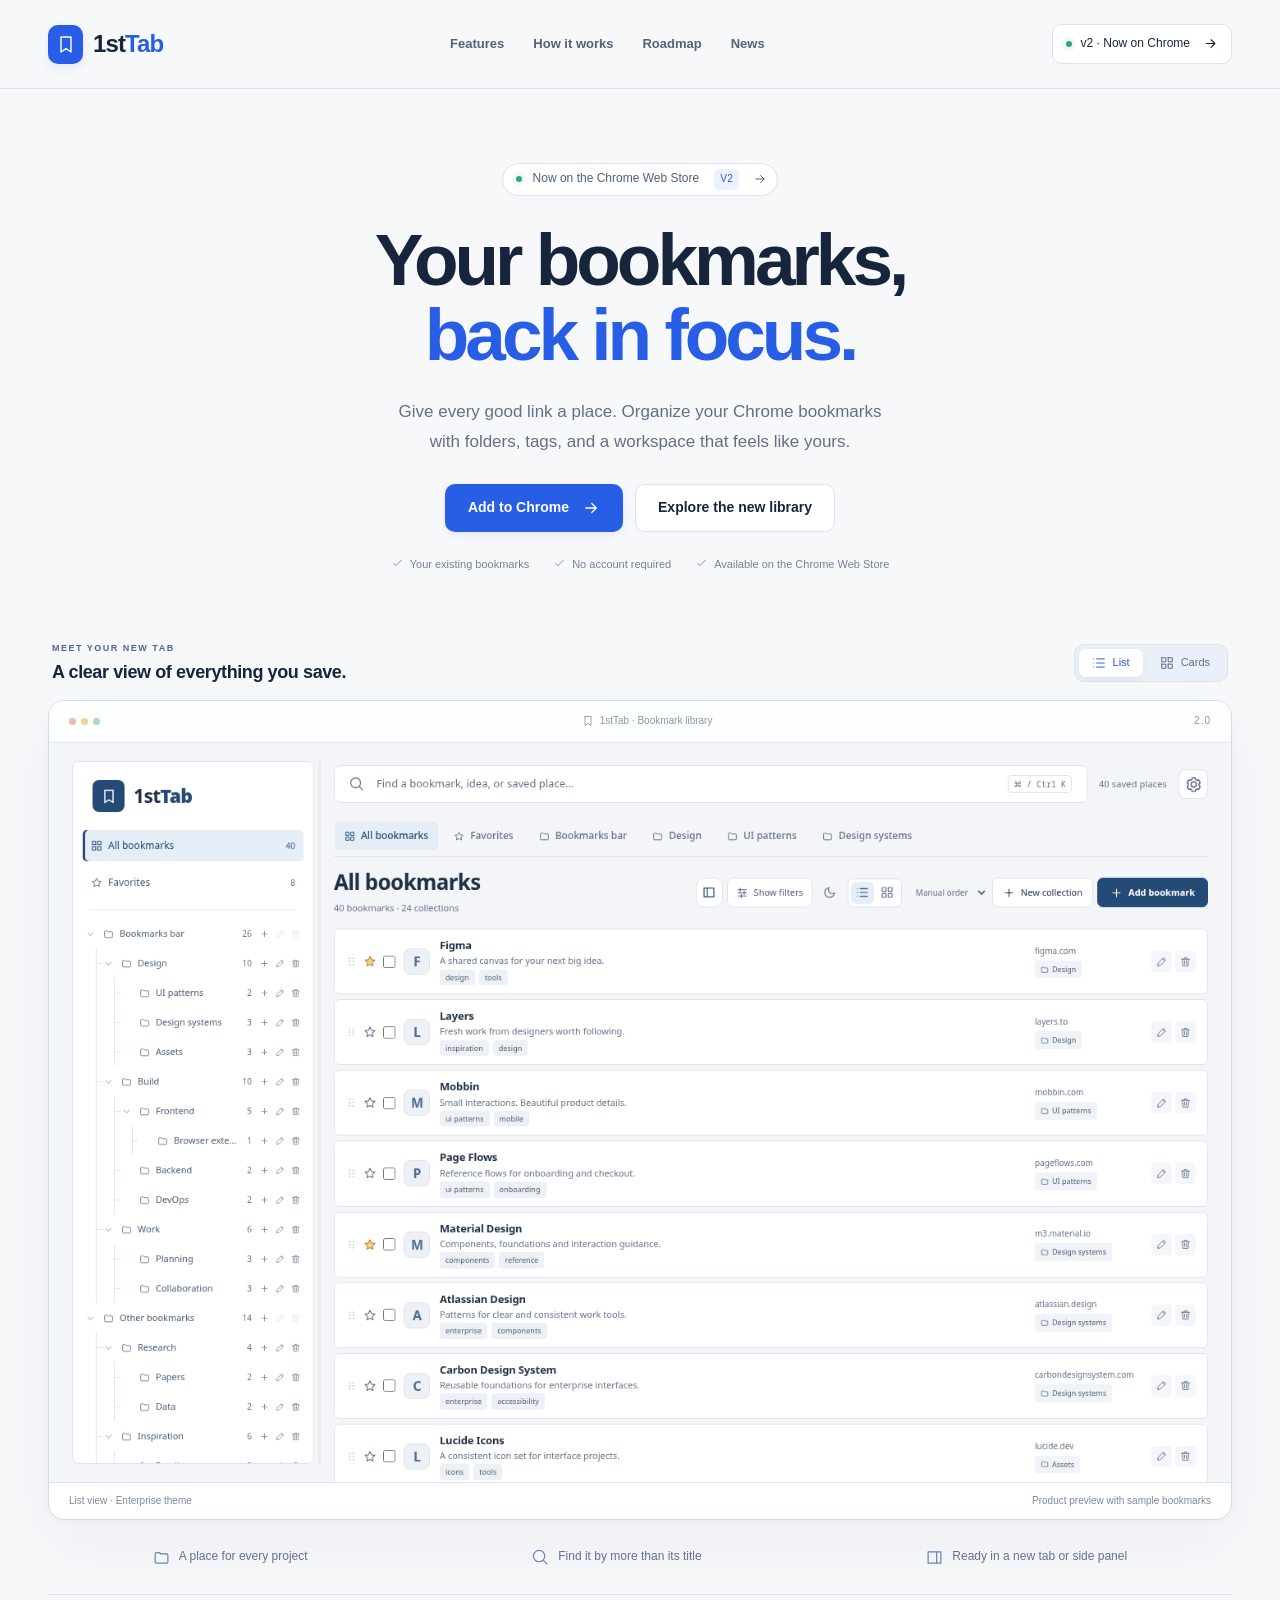
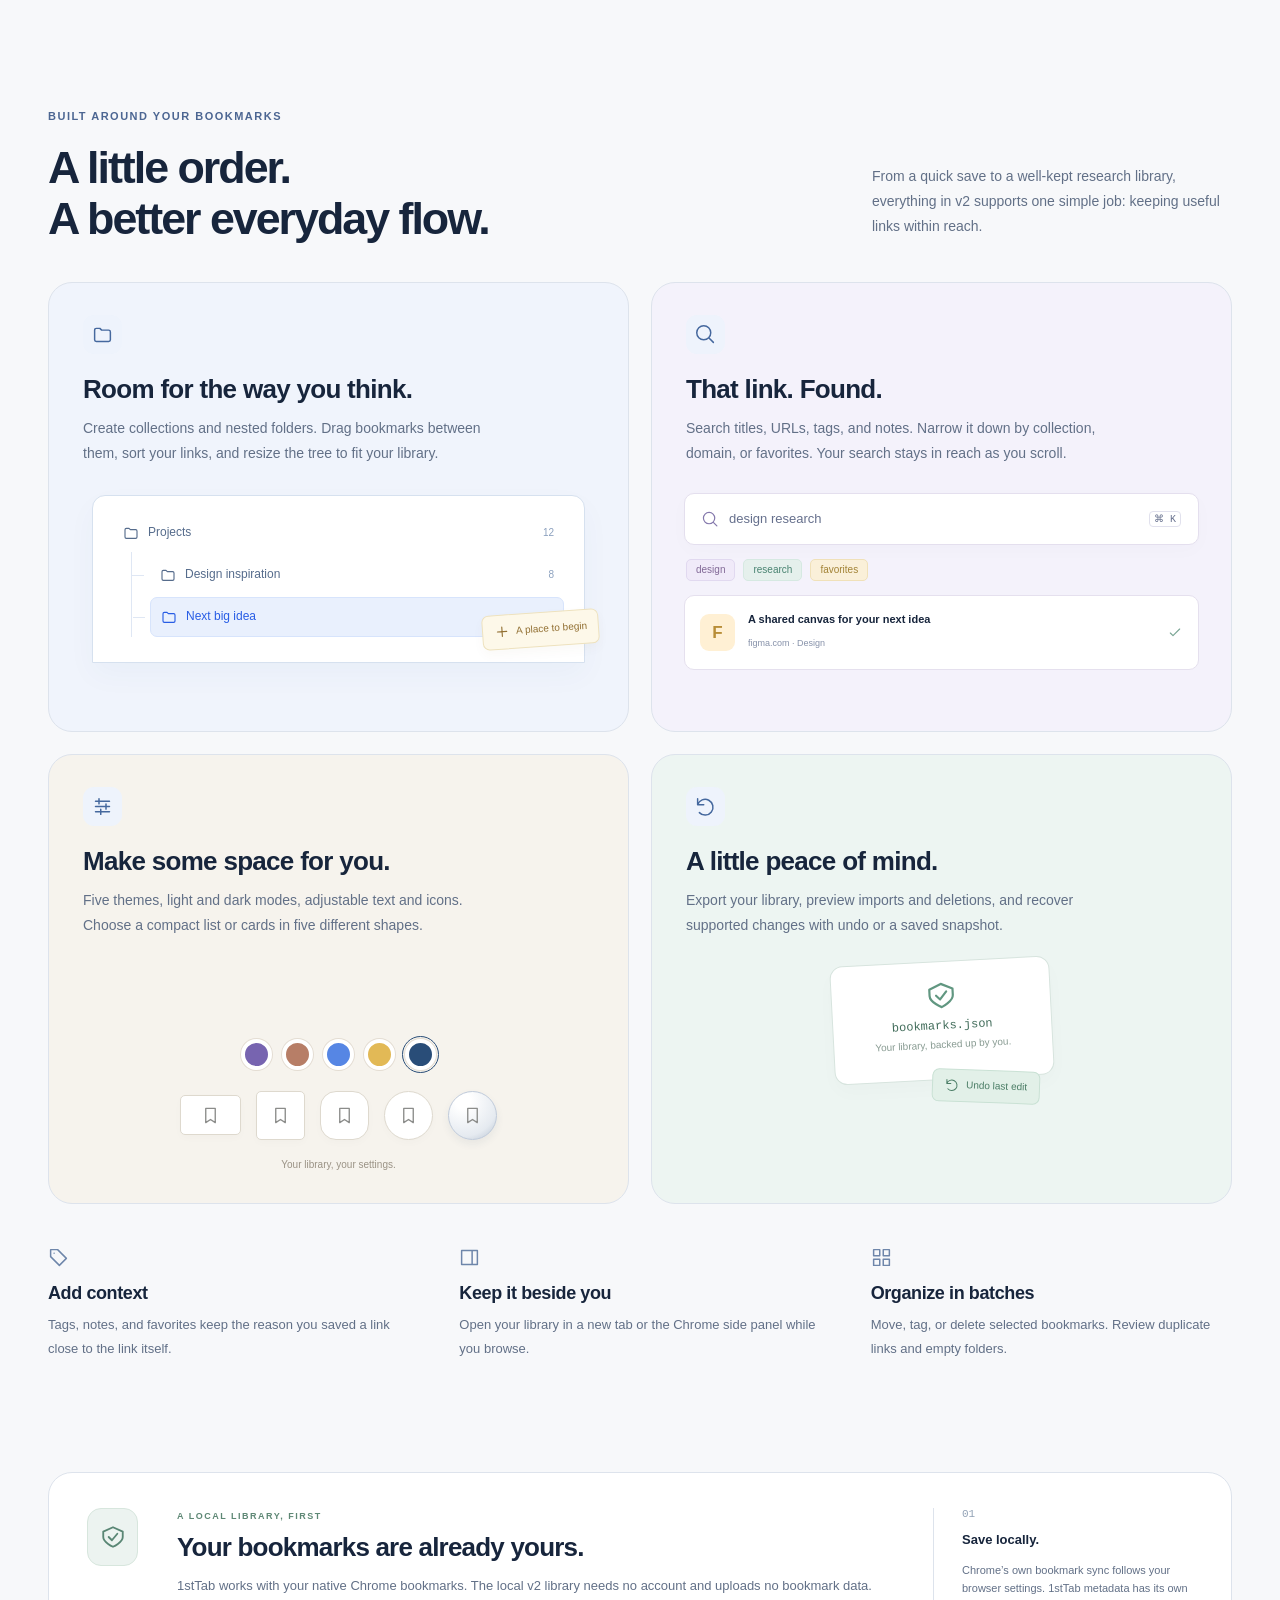
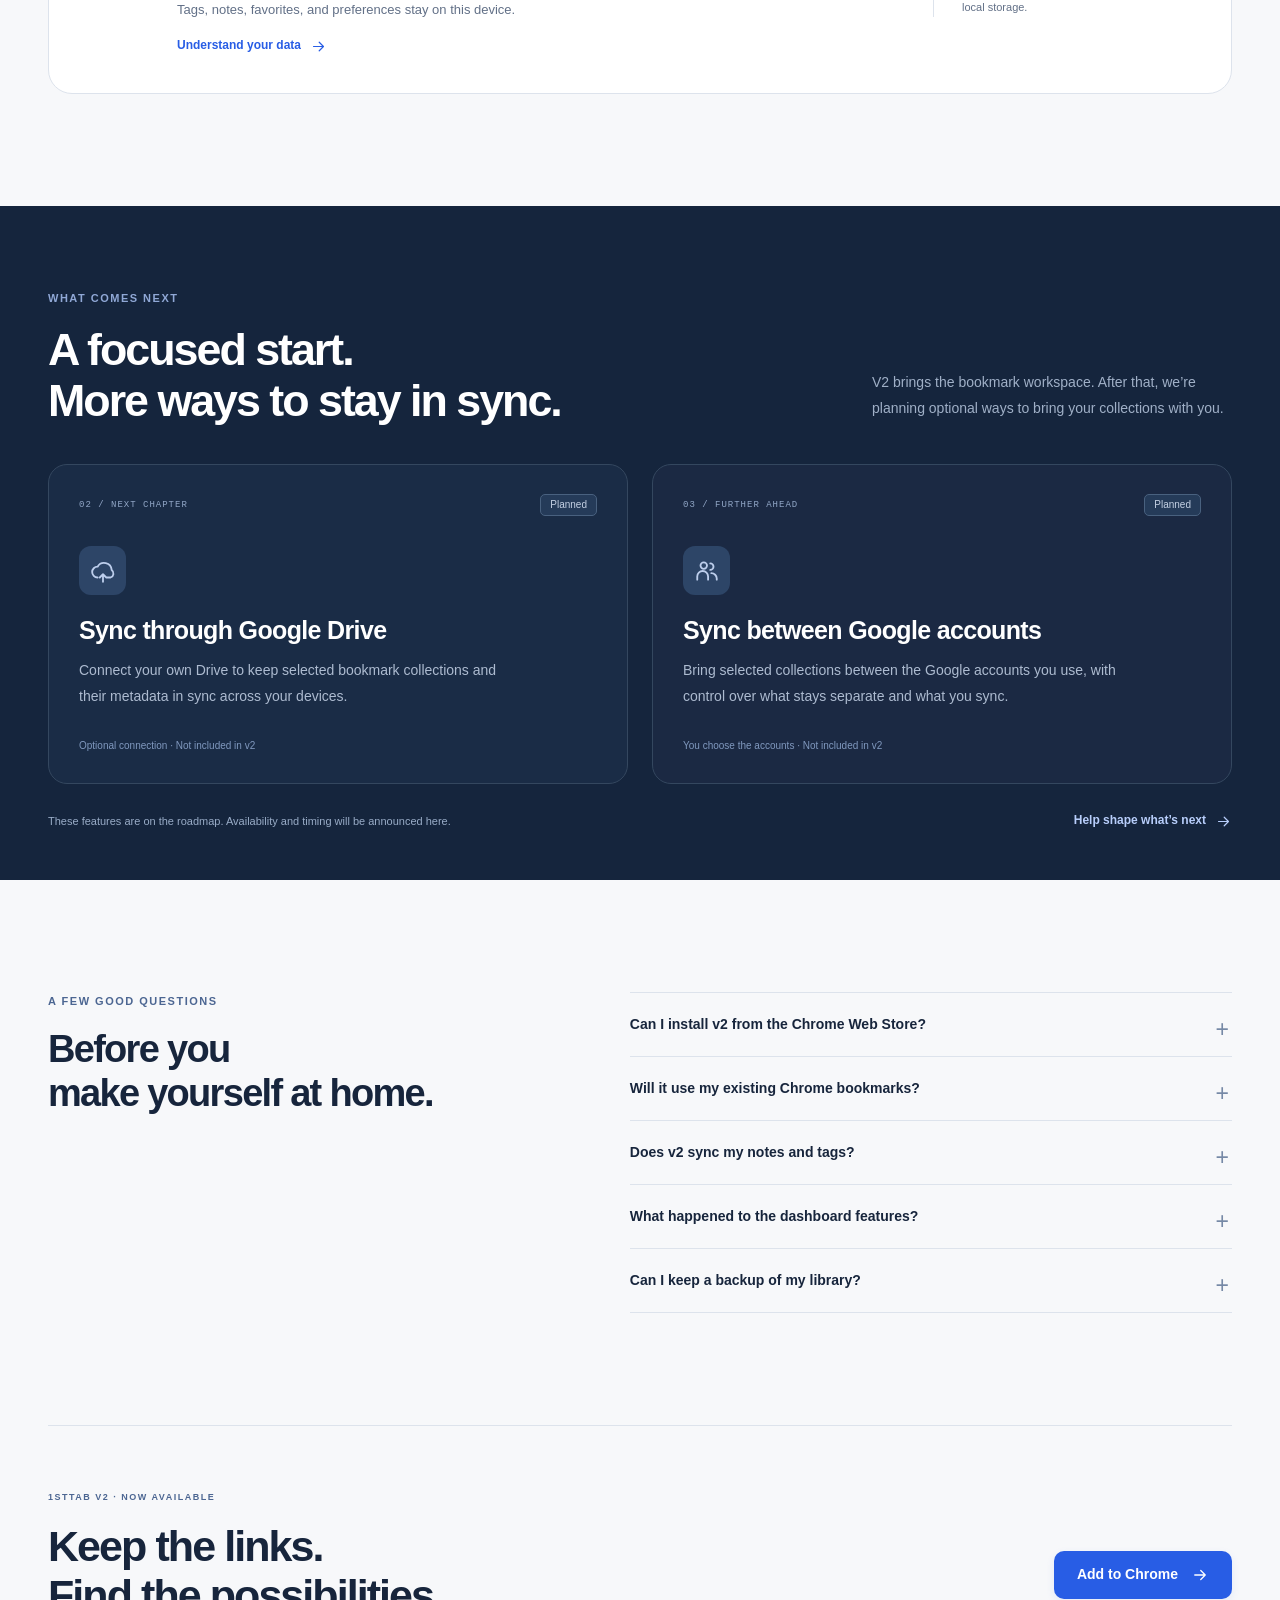
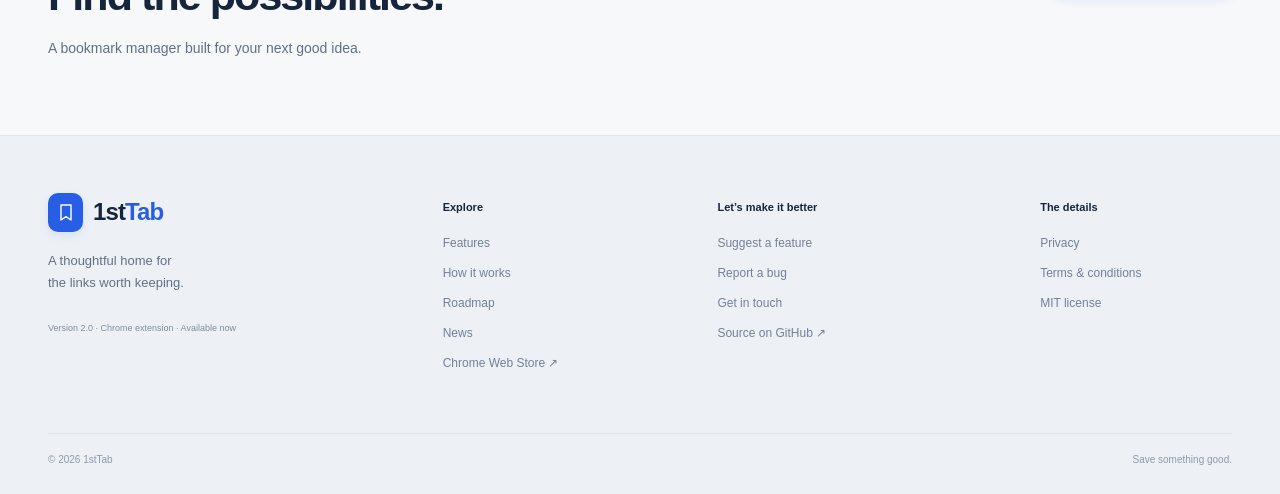
==== commit 70a7b04e: "feat: announce 1stTab v2 on the Chrome Web Store Add a launch post for the published 2.0.0 release w" ====
--- a/index.html
+++ b/index.html
@@ -3,7 +3,7 @@
 <head>
 <meta charset="utf-8">
 <meta name="viewport" content="width=device-width,initial-scale=1"><title>1stTab v2 — Your bookmarks, back in focus</title>
-<meta name="description" content="A focused Chrome bookmark manager with folders, tags, search, card and list views. Version 2.0 is coming soon. Google Drive and cross-account sync are planned.">
+<meta name="description" content="A focused Chrome bookmark manager with folders, tags, search, card and list views. Version 2.0 is now on the Chrome Web Store. Google Drive and cross-account sync are planned.">
 <meta name="application-name" content="1stTab">
 <meta name="theme-color" content="#f7f8fa">
 <meta name="google-site-verification" content="NJ5g8DlZnORgyv9Ba-MatWQXtFF1xv9v6YgSDFc41xQ">
@@ -11,25 +11,25 @@
 <link rel="canonical" href="https://1sttab-app.web.app/">
 <meta property="og:type" content="website">
 <meta property="og:title" content="1stTab v2 — Your bookmarks, back in focus">
-<meta property="og:description" content="A focused Chrome bookmark manager with folders, tags, search, card and list views. Version 2.0 is coming soon. Google Drive and cross-account sync are planned.">
+<meta property="og:description" content="A focused Chrome bookmark manager with folders, tags, search, card and list views. Version 2.0 is now on the Chrome Web Store. Google Drive and cross-account sync are planned.">
 <meta property="og:url" content="https://1sttab-app.web.app/">
 <meta property="og:image" content="https://1sttab-app.web.app/assets/bookmark-v2-list.png">
 <meta name="twitter:card" content="summary_large_image">
-<link rel="stylesheet" href="assets/site-v2.css">
-<script src="assets/site-v2.js" defer></script>
+<link rel="stylesheet" href="assets/site-v2.css?v=20261010">
+<script src="assets/site-v2.js?v=20261010" defer></script>
 </head>
 <body class=""><a class="skip-link" href="#main">Skip to content</a>
 <header class="nav" id="nav">
 <div class="nav-inner"><a class="nav-logo" href="index.html" aria-label="1stTab home"><span class="logo-mark"><svg viewBox="0 0 24 24" fill="none" stroke="currentColor" stroke-width="1.7" stroke-linecap="round" stroke-linejoin="round" aria-hidden="true"><path d="M6 3h12v18l-6-4-6 4V3Z"/></svg></span><span>1st<span class="logo-accent">Tab</span></span></a><button class="menu-toggle" type="button" aria-label="Open navigation" aria-controls="site-menu" aria-expanded="false"><svg viewBox="0 0 24 24" fill="none" stroke="currentColor" stroke-width="1.7" stroke-linecap="round" stroke-linejoin="round" aria-hidden="true"><path d="M4 6h16M4 12h16M4 18h16"/></svg></button>
 <nav class="nav-links" id="site-menu" aria-label="Main navigation"><a href="index.html#features">Features</a><a href="guide.html">How it works</a><a href="index.html#roadmap">Roadmap</a><a href="news.html">News</a></nav>
-<a class="launch-pill" href="news-bookmark-focus.html#launch"><span class="status-dot"></span>v2 · Coming soon<svg viewBox="0 0 24 24" fill="none" stroke="currentColor" stroke-width="1.7" stroke-linecap="round" stroke-linejoin="round" aria-hidden="true"><path d="M5 12h14m-6-6 6 6-6 6"/></svg></a></div>
+<a class="launch-pill" href="news-v2-chrome-web-store.html"><span class="status-dot"></span>v2 · Now on Chrome<svg viewBox="0 0 24 24" fill="none" stroke="currentColor" stroke-width="1.7" stroke-linecap="round" stroke-linejoin="round" aria-hidden="true"><path d="M5 12h14m-6-6 6 6-6 6"/></svg></a></div>
 </header>
 <main id="main">
-<section class="hero container"><a class="eyebrow announcement-pill" href="news-bookmark-focus.html"><span class="status-dot"></span> A new chapter for 1stTab <span class="pill-version">V2</span><svg viewBox="0 0 24 24" fill="none" stroke="currentColor" stroke-width="1.7" stroke-linecap="round" stroke-linejoin="round" aria-hidden="true"><path d="M5 12h14m-6-6 6 6-6 6"/></svg></a>
+<section class="hero container"><a class="eyebrow announcement-pill" href="news-v2-chrome-web-store.html"><span class="status-dot"></span> Now on the Chrome Web Store <span class="pill-version">V2</span><svg viewBox="0 0 24 24" fill="none" stroke="currentColor" stroke-width="1.7" stroke-linecap="round" stroke-linejoin="round" aria-hidden="true"><path d="M5 12h14m-6-6 6 6-6 6"/></svg></a>
 <h1>Your bookmarks,<br><span>back in focus.</span></h1>
 <p class="hero-sub">Give every good link a place. Organize your Chrome bookmarks<br class="desktop-br"> with folders, tags, and a workspace that feels like yours.</p>
-<div class="hero-actions"><a href="#workspace" class="btn btn-primary">Explore the new library <svg viewBox="0 0 24 24" fill="none" stroke="currentColor" stroke-width="1.7" stroke-linecap="round" stroke-linejoin="round" aria-hidden="true"><path d="M5 12h14m-6-6 6 6-6 6"/></svg></a><a href="news-bookmark-focus.html" class="btn btn-outline">Read our next chapter</a></div>
-<div class="hero-facts"><span><svg viewBox="0 0 24 24" fill="none" stroke="currentColor" stroke-width="1.7" stroke-linecap="round" stroke-linejoin="round" aria-hidden="true"><path d="m5 12 4 4 10-10"/></svg> Your existing bookmarks</span><span><svg viewBox="0 0 24 24" fill="none" stroke="currentColor" stroke-width="1.7" stroke-linecap="round" stroke-linejoin="round" aria-hidden="true"><path d="m5 12 4 4 10-10"/></svg> No account required</span><span><svg viewBox="0 0 24 24" fill="none" stroke="currentColor" stroke-width="1.7" stroke-linecap="round" stroke-linejoin="round" aria-hidden="true"><path d="m5 12 4 4 10-10"/></svg> Coming soon to Chrome</span></div>
+<div class="hero-actions"><a href="https://chromewebstore.google.com/detail/1sttab-%E2%80%94-bookmark-manager/bigolehnkpljdbocpkljjmkkocefinbh" class="btn btn-primary" target="_blank" rel="noopener noreferrer">Add to Chrome <svg viewBox="0 0 24 24" fill="none" stroke="currentColor" stroke-width="1.7" stroke-linecap="round" stroke-linejoin="round" aria-hidden="true"><path d="M5 12h14m-6-6 6 6-6 6"/></svg></a><a href="#workspace" class="btn btn-outline">Explore the new library</a></div>
+<div class="hero-facts"><span><svg viewBox="0 0 24 24" fill="none" stroke="currentColor" stroke-width="1.7" stroke-linecap="round" stroke-linejoin="round" aria-hidden="true"><path d="m5 12 4 4 10-10"/></svg> Your existing bookmarks</span><span><svg viewBox="0 0 24 24" fill="none" stroke="currentColor" stroke-width="1.7" stroke-linecap="round" stroke-linejoin="round" aria-hidden="true"><path d="m5 12 4 4 10-10"/></svg> No account required</span><span><svg viewBox="0 0 24 24" fill="none" stroke="currentColor" stroke-width="1.7" stroke-linecap="round" stroke-linejoin="round" aria-hidden="true"><path d="m5 12 4 4 10-10"/></svg> Available on the Chrome Web Store</span></div>
 </section>
 <section class="container product-section" id="workspace" aria-labelledby="workspace-heading">
 <div class="product-topline">
@@ -166,7 +166,7 @@
 <div class="faq-list">
 <details>
 <summary>Can I install v2 from the Chrome Web Store?</summary>
-<p>V2 is coming soon. We’re preparing the bookmark-focused release and will share the store link here when it is available. A launch date has not been announced.</p>
+<p>Yes. Version 2.0 is available now. <a href="https://chromewebstore.google.com/detail/1sttab-%E2%80%94-bookmark-manager/bigolehnkpljdbocpkljjmkkocefinbh" target="_blank" rel="noopener noreferrer">Add 1stTab — Bookmark Manager from the Chrome Web Store</a>, or <a href="news-v2-chrome-web-store.html">read the launch announcement</a>.</p>
 </details>
 <details>
 <summary>Will it use my existing Chrome bookmarks?</summary>
@@ -187,20 +187,20 @@
 </div>
 </section>
 <section class="container final-cta">
-<div><span class="mini-label">1STTAB V2 · COMING SOON</span>
+<div><span class="mini-label">1STTAB V2 · NOW AVAILABLE</span>
 <h2>Keep the links.<br>Find the possibilities.</h2>
 <p>A bookmark manager built for your next good idea.</p>
 </div>
-<a class="btn btn-primary" href="news-bookmark-focus.html">Meet the next 1stTab <svg viewBox="0 0 24 24" fill="none" stroke="currentColor" stroke-width="1.7" stroke-linecap="round" stroke-linejoin="round" aria-hidden="true"><path d="M5 12h14m-6-6 6 6-6 6"/></svg></a></section>
+<a class="btn btn-primary" href="https://chromewebstore.google.com/detail/1sttab-%E2%80%94-bookmark-manager/bigolehnkpljdbocpkljjmkkocefinbh" target="_blank" rel="noopener noreferrer">Add to Chrome <svg viewBox="0 0 24 24" fill="none" stroke="currentColor" stroke-width="1.7" stroke-linecap="round" stroke-linejoin="round" aria-hidden="true"><path d="M5 12h14m-6-6 6 6-6 6"/></svg></a></section>
 </main>
 <footer class="footer">
 <div class="container footer-grid">
 <div class="footer-intro"><a class="nav-logo" href="index.html" aria-label="1stTab home"><span class="logo-mark"><svg viewBox="0 0 24 24" fill="none" stroke="currentColor" stroke-width="1.7" stroke-linecap="round" stroke-linejoin="round" aria-hidden="true"><path d="M6 3h12v18l-6-4-6 4V3Z"/></svg></span><span>1st<span class="logo-accent">Tab</span></span></a>
 <p>A thoughtful home for<br>the links worth keeping.</p>
-<span class="footer-release">Version 2.0 · Chrome extension · Coming soon</span></div>
+<span class="footer-release">Version 2.0 · Chrome extension · Available now</span></div>
 <div>
 <h2>Explore</h2>
-<a href="index.html#features">Features</a><a href="guide.html">How it works</a><a href="index.html#roadmap">Roadmap</a><a href="news.html">News</a></div>
+<a href="index.html#features">Features</a><a href="guide.html">How it works</a><a href="index.html#roadmap">Roadmap</a><a href="news.html">News</a><a href="https://chromewebstore.google.com/detail/1sttab-%E2%80%94-bookmark-manager/bigolehnkpljdbocpkljjmkkocefinbh" target="_blank" rel="noopener noreferrer">Chrome Web Store ↗</a></div>
 <div>
 <h2>Let’s make it better</h2>
 <a href="request.html">Suggest a feature</a><a href="bugs.html">Report a bug</a><a href="mailto:aablotia@ablotia.com">Get in touch</a><a href="https://github.com/aleksandre-zaccone/1stTab" target="_blank" rel="noopener noreferrer">Source on GitHub ↗</a></div>
--- a/assets/site-v2.css
+++ b/assets/site-v2.css
@@ -200,6 +200,7 @@
 .page-hero>p:last-child{max-width:650px;margin-top:21px;font-size:16px;line-height:1.8}
 .news-section{padding-bottom:90px}
 .news-feature{display:grid;grid-template-columns:1fr 1.06fr;border:1px solid var(--line);border-radius:24px;background:white;overflow:hidden}
+.news-feature+.news-feature{margin-top:27px}
 .news-art{min-height:350px;position:relative;background:#e5edfd;overflow:hidden;padding:40px;color:var(--blue);display:flex;flex-direction:column;justify-content:space-between}
 .news-version{font-size:115px;font-weight:750;letter-spacing:-9px;line-height:1}
 .news-art-icon{position:absolute;right:24px;top:52px;transform:rotate(13deg);color:#fff;background:var(--blue);width:136px;height:168px;border-radius:26px;display:grid;place-items:center;box-shadow:0 23px 40px #274e9e1a}
@@ -229,6 +230,27 @@
 .article-body p a,.docs-content a{color:var(--blue);text-decoration:underline;text-underline-offset:4px}
 .article-body strong{color:#394e6c;font-weight:600}
 .article-end{margin-top:40px;border-top:1px solid var(--line);padding-top:28px;display:flex;align-items:center;gap:25px}
+.article-cta{display:flex;align-items:center;flex-wrap:wrap;gap:12px 22px;margin:28px 0 10px}
+.article-cta small{font-size:12px;color:#8290a4}
+.article-figure{margin:32px 0 36px;border:1px solid #d2dce9;border-radius:16px;overflow:hidden;background:white;box-shadow:0 14px 40px #1737630a}
+.article-figure img{width:100%;height:auto}
+.article-figure figcaption{padding:11px 18px;font-size:11px;color:#7c899e;border-top:1px solid var(--line)}
+.article-body h3{font-size:19px;letter-spacing:-.3px;margin:32px 0 10px}
+.gallery figcaption{display:flex;justify-content:space-between;gap:12px}
+.gallery-stack img+img{border-top:1px solid var(--line)}
+.gallery-controls{display:flex;flex-wrap:wrap;align-items:center;justify-content:space-between;gap:12px 16px;padding:14px 18px;border-top:1px solid var(--line);background:#fbfcfe}
+html:not(.js) .gallery-controls,html:not(.js) .gallery-hint{display:none}
+.gallery .preview-switch{flex-wrap:wrap}
+.theme-picker{display:grid;grid-template-columns:repeat(5,minmax(0,1fr));gap:10px;width:100%}
+.theme-picker button{display:flex;flex-direction:column;align-items:flex-start;gap:2px;min-width:0;padding:6px 6px 8px;border:1px solid var(--line);border-radius:10px;background:white;color:var(--ink);font-size:12px;font-weight:600;line-height:1.3;text-align:left}
+.theme-picker button:hover{border-color:#bbcbe2}
+.theme-picker button[aria-pressed=true]{border-color:var(--blue);box-shadow:0 0 0 2px #285de52e}
+.theme-picker small{max-width:100%;overflow:hidden;font-size:10px;font-weight:450;color:#7c899e;white-space:nowrap;text-overflow:ellipsis}
+.gallery-range{display:flex;align-items:center;gap:12px;flex:1 1 260px;font-size:12px;font-weight:600;color:var(--ink);white-space:nowrap}
+.gallery-range input{flex:1;min-width:0;accent-color:var(--blue)}
+.gallery-range output{min-width:40px;font-size:12px;font-weight:550;color:#4f607b;text-align:right;font-variant-numeric:tabular-nums}
+.gallery-option{display:flex;align-items:center;gap:10px;font-size:12px;font-weight:600;color:var(--ink)}
+.theme-thumb{display:block;width:100%;aspect-ratio:16/10;margin-bottom:5px;border:1px solid #e4eaf3;border-radius:6px;background:center/cover no-repeat}
 .docs-hero{border-bottom:1px solid var(--line);padding-bottom:38px}
 .docs-layout{display:grid;grid-template-columns:225px minmax(0,1fr);gap:64px;padding:42px 0 90px}
 .docs-layout aside{position:sticky;top:122px;align-self:start}
@@ -468,6 +490,15 @@
 .article-body>p{font-size:14px;line-height:1.9}
 .article-body h2{font-size:25px}
 .article-end{flex-wrap:wrap;gap:20px}
+.article-figure{margin:24px 0 28px;border-radius:12px}
+.article-figure figcaption{padding:9px 14px;font-size:10px}
+.gallery figcaption{flex-direction:column;gap:2px}
+.gallery-controls{padding:12px 14px}
+.theme-picker{grid-template-columns:repeat(3,minmax(0,1fr));gap:8px}
+.theme-picker small{display:none}
+.gallery-range{flex-basis:100%}
+.gallery-option{width:100%;justify-content:space-between}
+.article-body h3{font-size:18px}
 .docs-hero{padding-bottom:29px}
 .docs-layout{display:block;padding:26px 0 65px}
 .docs-layout aside{position:static;margin-bottom:28px}
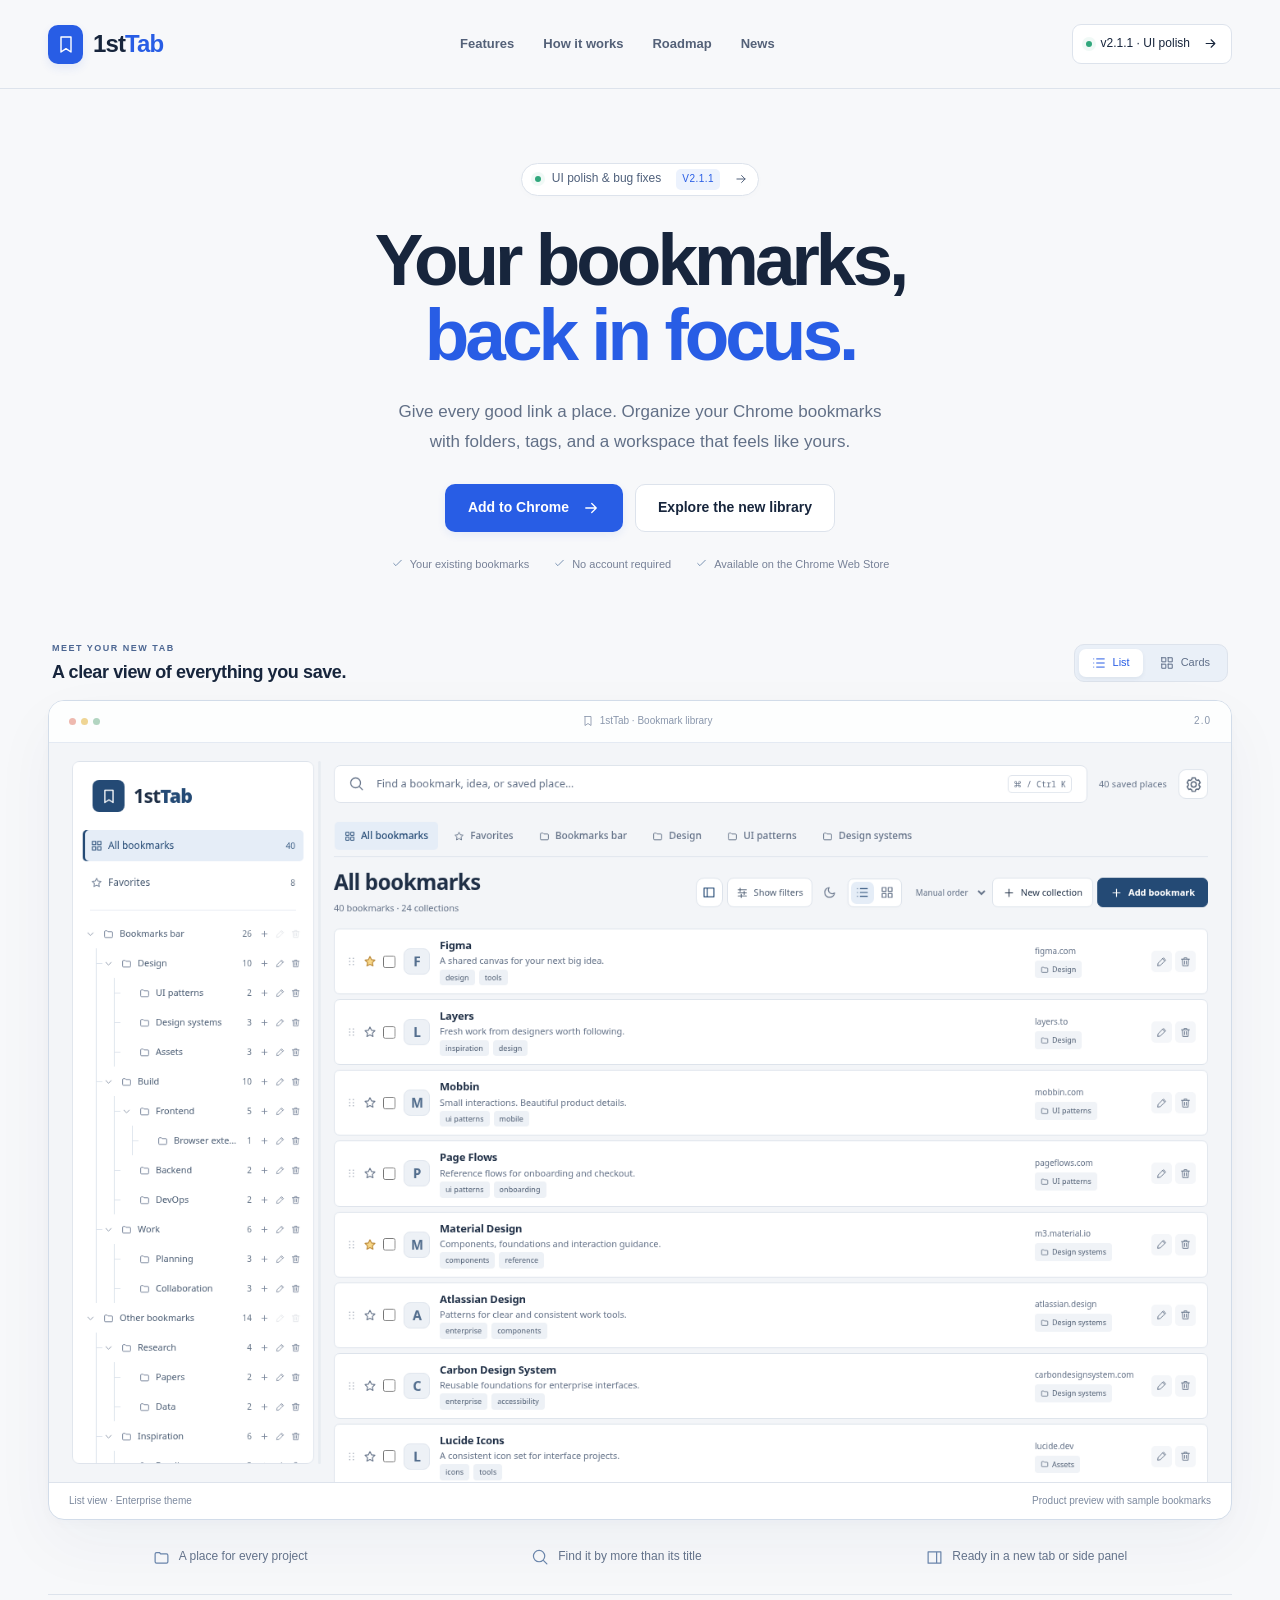
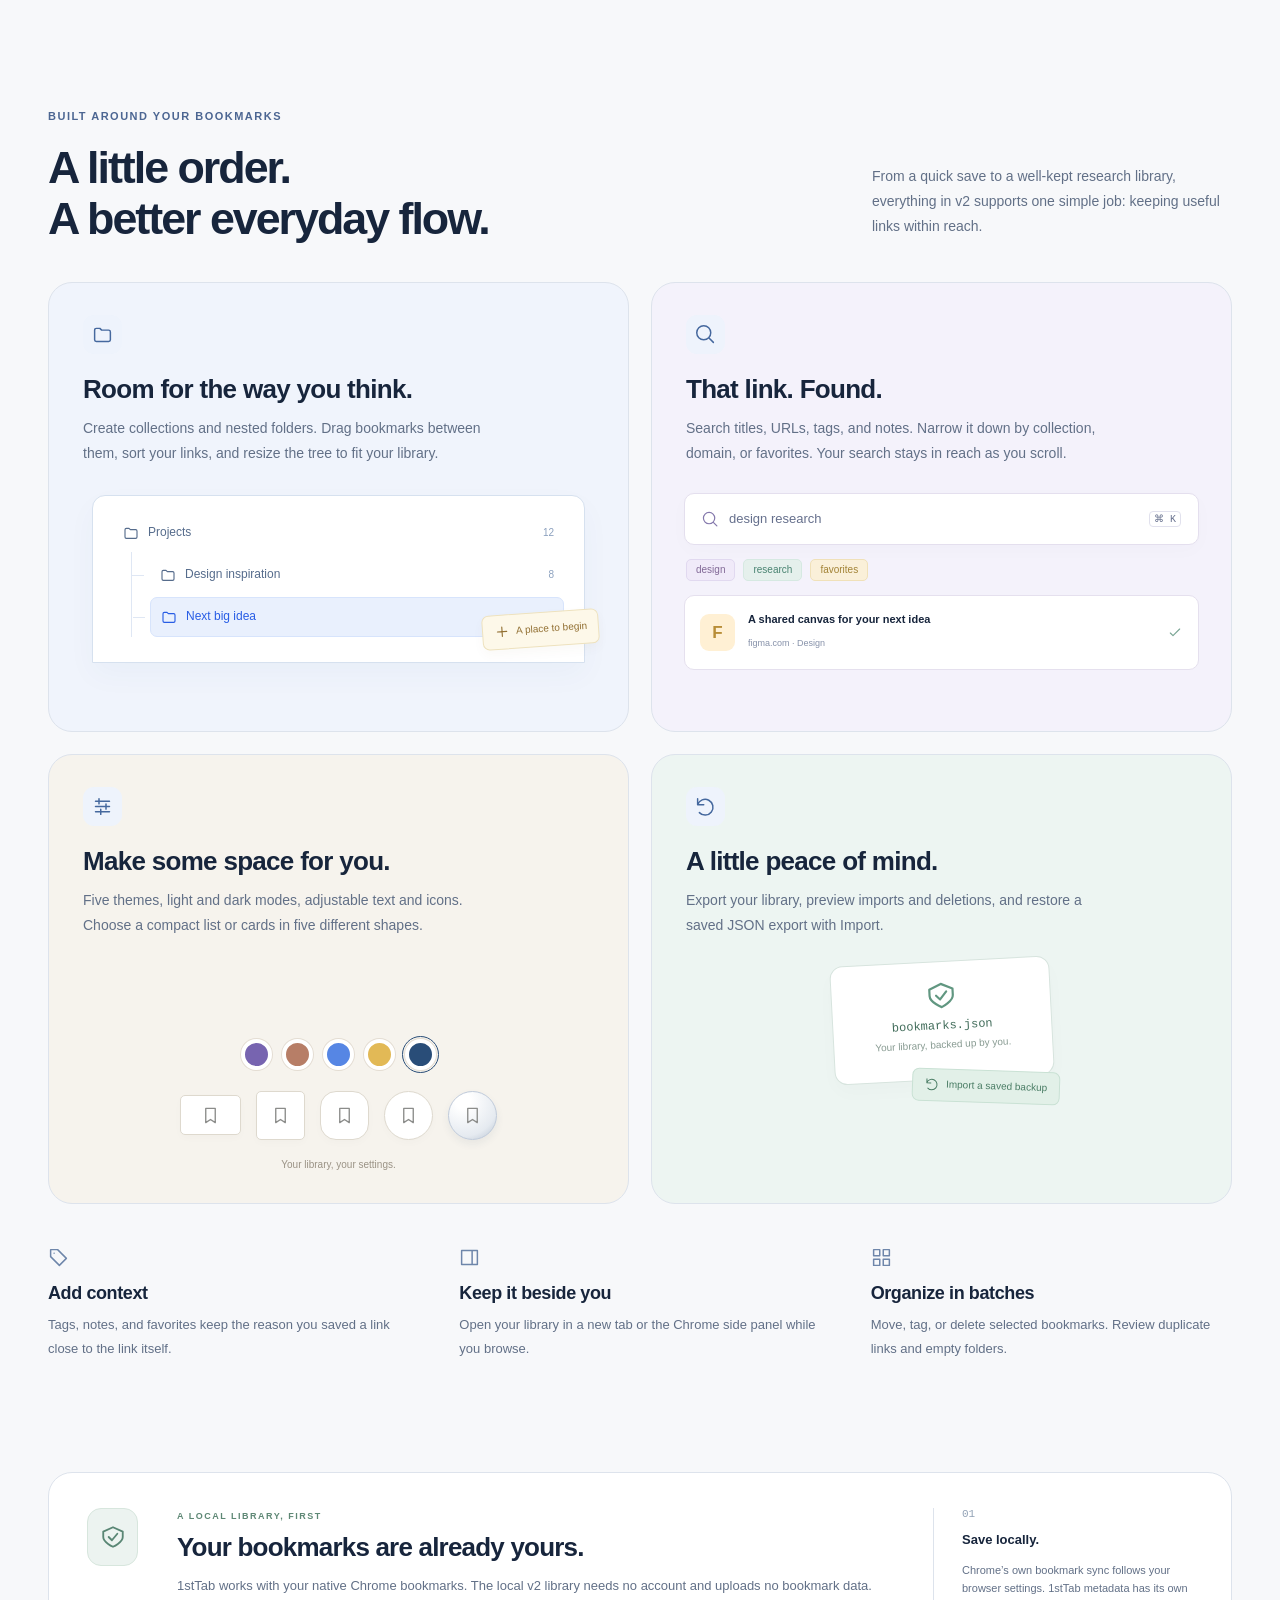
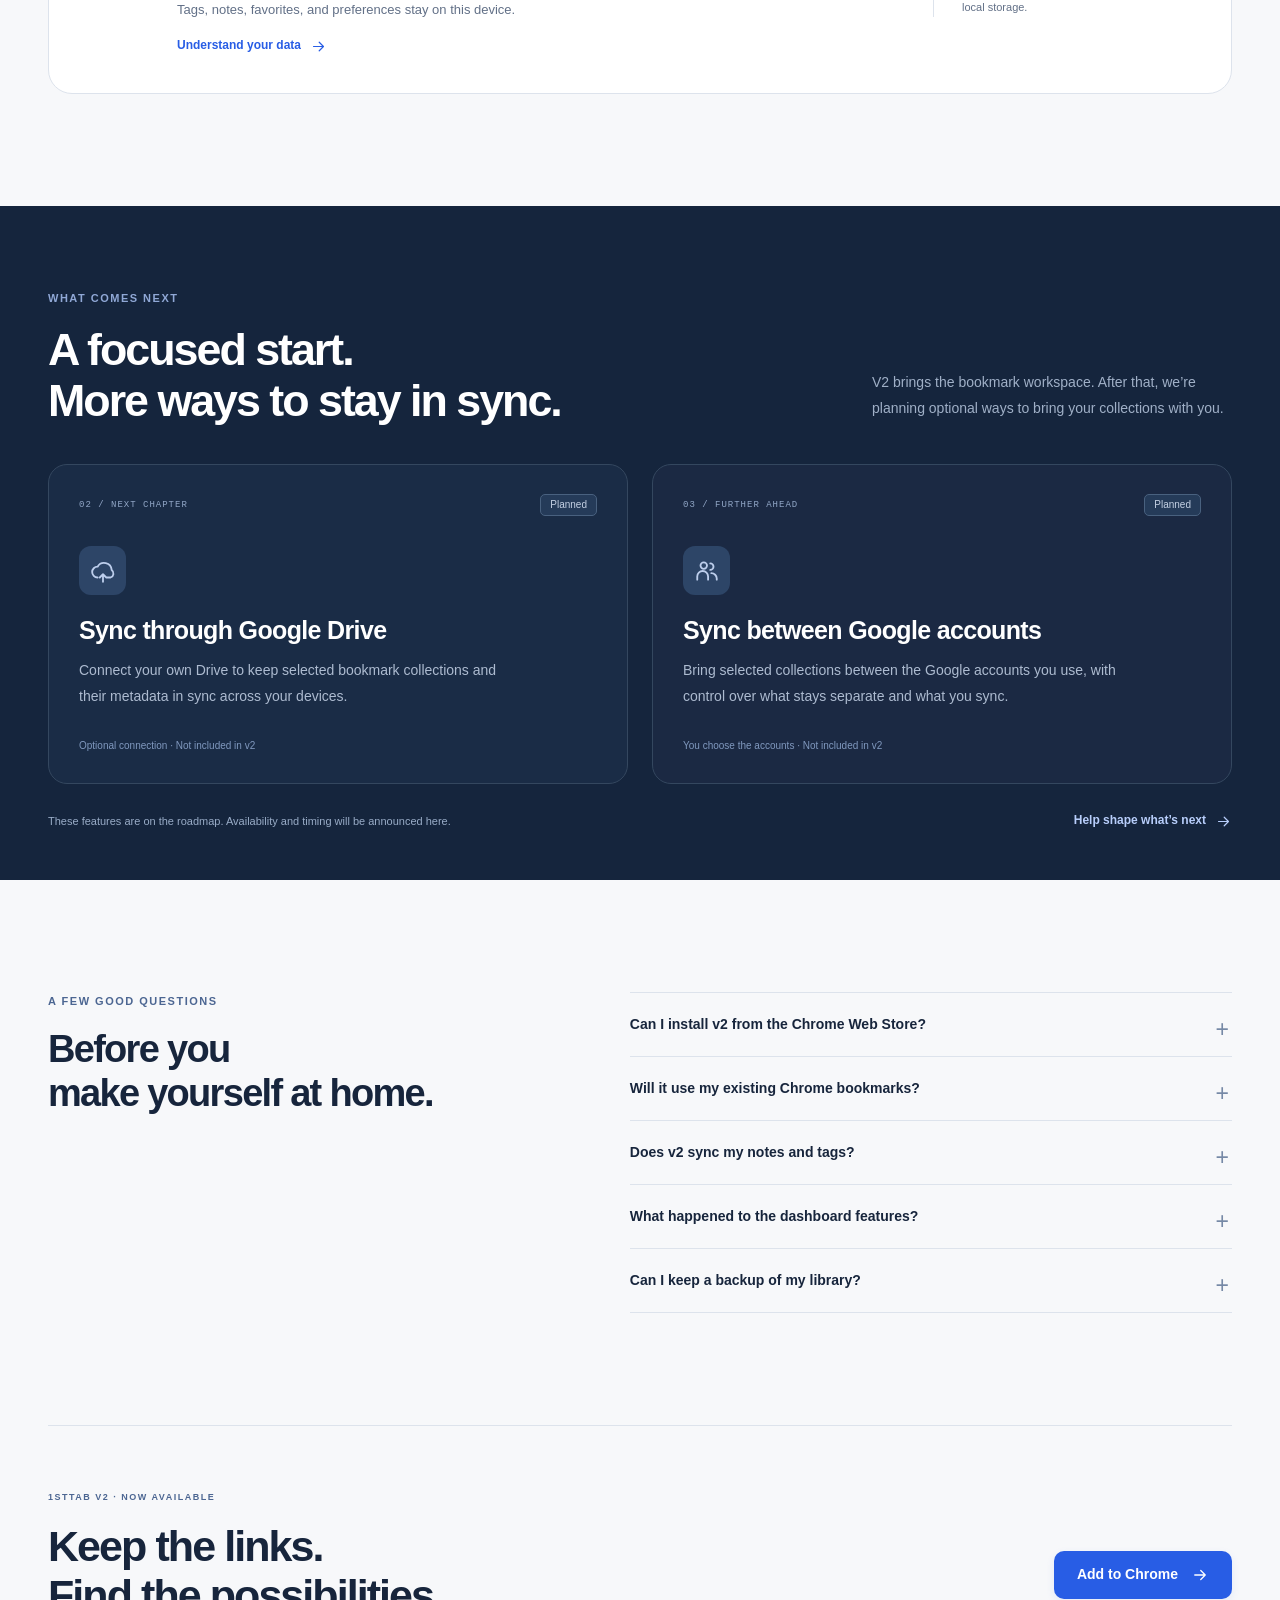
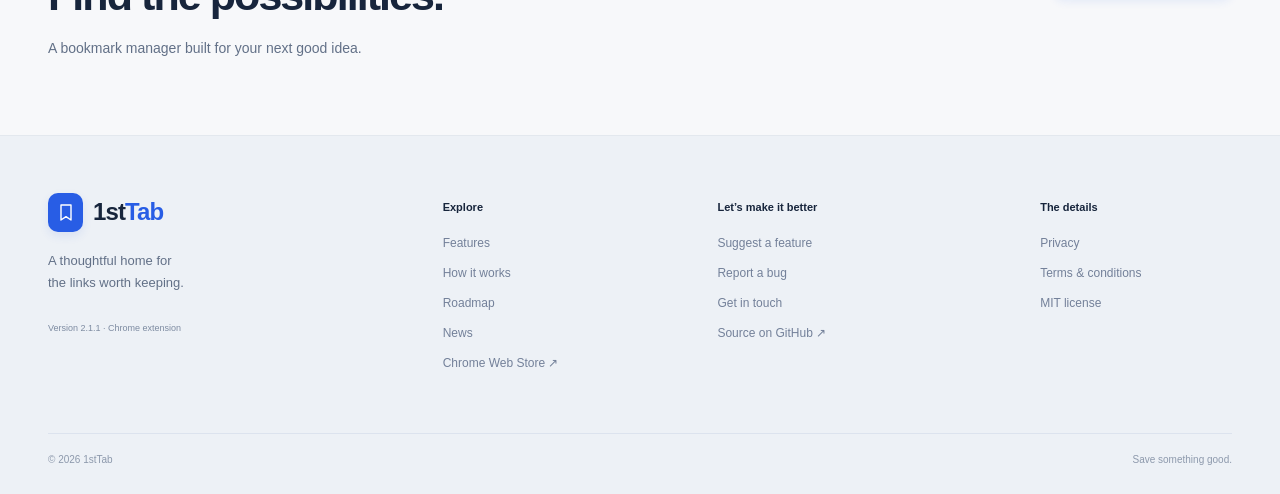
==== commit f53cd0fc: "feat: announce version 2.1.1 UI polish and bug fixes" ====
--- a/index.html
+++ b/index.html
@@ -15,17 +15,17 @@
 <meta property="og:url" content="https://1sttab-app.web.app/">
 <meta property="og:image" content="https://1sttab-app.web.app/assets/bookmark-v2-list.png">
 <meta name="twitter:card" content="summary_large_image">
-<link rel="stylesheet" href="assets/site-v2.css?v=20261010">
+<link rel="stylesheet" href="assets/site-v2.css?v=20261013">
 <script src="assets/site-v2.js?v=20261010" defer></script>
 </head>
 <body class=""><a class="skip-link" href="#main">Skip to content</a>
 <header class="nav" id="nav">
 <div class="nav-inner"><a class="nav-logo" href="index.html" aria-label="1stTab home"><span class="logo-mark"><svg viewBox="0 0 24 24" fill="none" stroke="currentColor" stroke-width="1.7" stroke-linecap="round" stroke-linejoin="round" aria-hidden="true"><path d="M6 3h12v18l-6-4-6 4V3Z"/></svg></span><span>1st<span class="logo-accent">Tab</span></span></a><button class="menu-toggle" type="button" aria-label="Open navigation" aria-controls="site-menu" aria-expanded="false"><svg viewBox="0 0 24 24" fill="none" stroke="currentColor" stroke-width="1.7" stroke-linecap="round" stroke-linejoin="round" aria-hidden="true"><path d="M4 6h16M4 12h16M4 18h16"/></svg></button>
 <nav class="nav-links" id="site-menu" aria-label="Main navigation"><a href="index.html#features">Features</a><a href="guide.html">How it works</a><a href="index.html#roadmap">Roadmap</a><a href="news.html">News</a></nav>
-<a class="launch-pill" href="news-v2-chrome-web-store.html"><span class="status-dot"></span>v2 · Now on Chrome<svg viewBox="0 0 24 24" fill="none" stroke="currentColor" stroke-width="1.7" stroke-linecap="round" stroke-linejoin="round" aria-hidden="true"><path d="M5 12h14m-6-6 6 6-6 6"/></svg></a></div>
+<a class="launch-pill" href="news-v2-1-1-ui-polish.html"><span class="status-dot"></span>v2.1.1 · UI polish<svg viewBox="0 0 24 24" fill="none" stroke="currentColor" stroke-width="1.7" stroke-linecap="round" stroke-linejoin="round" aria-hidden="true"><path d="M5 12h14m-6-6 6 6-6 6"/></svg></a></div>
 </header>
 <main id="main">
-<section class="hero container"><a class="eyebrow announcement-pill" href="news-v2-chrome-web-store.html"><span class="status-dot"></span> Now on the Chrome Web Store <span class="pill-version">V2</span><svg viewBox="0 0 24 24" fill="none" stroke="currentColor" stroke-width="1.7" stroke-linecap="round" stroke-linejoin="round" aria-hidden="true"><path d="M5 12h14m-6-6 6 6-6 6"/></svg></a>
+<section class="hero container"><a class="eyebrow announcement-pill" href="news-v2-1-1-ui-polish.html"><span class="status-dot"></span> UI polish &amp; bug fixes <span class="pill-version">V2.1.1</span><svg viewBox="0 0 24 24" fill="none" stroke="currentColor" stroke-width="1.7" stroke-linecap="round" stroke-linejoin="round" aria-hidden="true"><path d="M5 12h14m-6-6 6 6-6 6"/></svg></a>
 <h1>Your bookmarks,<br><span>back in focus.</span></h1>
 <p class="hero-sub">Give every good link a place. Organize your Chrome bookmarks<br class="desktop-br"> with folders, tags, and a workspace that feels like yours.</p>
 <div class="hero-actions"><a href="https://chromewebstore.google.com/detail/1sttab-%E2%80%94-bookmark-manager/bigolehnkpljdbocpkljjmkkocefinbh" class="btn btn-primary" target="_blank" rel="noopener noreferrer">Add to Chrome <svg viewBox="0 0 24 24" fill="none" stroke="currentColor" stroke-width="1.7" stroke-linecap="round" stroke-linejoin="round" aria-hidden="true"><path d="M5 12h14m-6-6 6 6-6 6"/></svg></a><a href="#workspace" class="btn btn-outline">Explore the new library</a></div>
@@ -96,11 +96,11 @@
 <article class="feature-card feature-recovery">
 <div class="feature-copy"><span class="feature-icon"><svg viewBox="0 0 24 24" fill="none" stroke="currentColor" stroke-width="1.7" stroke-linecap="round" stroke-linejoin="round" aria-hidden="true"><path d="M3 10h7M3 10V3m0 7a9 9 0 1 1 2 9"/></svg></span>
 <h3>A little peace of mind.</h3>
-<p>Export your library, preview imports and deletions, and recover supported changes with undo or a saved snapshot.</p>
+<p>Export your library, preview imports and deletions, and restore a saved JSON export with Import.</p>
 </div>
 <div class="recovery-illustration" aria-hidden="true">
 <div class="file-tile"><svg viewBox="0 0 24 24" fill="none" stroke="currentColor" stroke-width="1.7" stroke-linecap="round" stroke-linejoin="round" aria-hidden="true"><path d="M12 3 3 7v5c0 5 9 9 9 9s9-4 9-9V7l-9-4Zm-4 9 3 3 5-6"/></svg><span>bookmarks.json</span><small>Your library, backed up by you.</small></div>
-<div class="recovery-note"><svg viewBox="0 0 24 24" fill="none" stroke="currentColor" stroke-width="1.7" stroke-linecap="round" stroke-linejoin="round" aria-hidden="true"><path d="M3 10h7M3 10V3m0 7a9 9 0 1 1 2 9"/></svg> Undo last edit</div>
+<div class="recovery-note"><svg viewBox="0 0 24 24" fill="none" stroke="currentColor" stroke-width="1.7" stroke-linecap="round" stroke-linejoin="round" aria-hidden="true"><path d="M3 10h7M3 10V3m0 7a9 9 0 1 1 2 9"/></svg> Import a saved backup</div>
 </div>
 </article>
 </div>
@@ -182,7 +182,7 @@
 </details>
 <details>
 <summary>Can I keep a backup of my library?</summary>
-<p>Yes. Export a local JSON copy from Settings → Library tools. Imports show a preview and add a separate Imported folder. Undo and snapshot recovery help with supported changes; exports are useful before extensive edits.</p>
+<p>Yes. Export a local JSON copy from Settings → Library tools. Imports show a preview and add bookmarks to your chosen destination. Export before extensive edits; restore from Google Drive is planned for later.</p>
 </details>
 </div>
 </section>
@@ -197,7 +197,7 @@
 <div class="container footer-grid">
 <div class="footer-intro"><a class="nav-logo" href="index.html" aria-label="1stTab home"><span class="logo-mark"><svg viewBox="0 0 24 24" fill="none" stroke="currentColor" stroke-width="1.7" stroke-linecap="round" stroke-linejoin="round" aria-hidden="true"><path d="M6 3h12v18l-6-4-6 4V3Z"/></svg></span><span>1st<span class="logo-accent">Tab</span></span></a>
 <p>A thoughtful home for<br>the links worth keeping.</p>
-<span class="footer-release">Version 2.0 · Chrome extension · Available now</span></div>
+<span class="footer-release">Version 2.1.1 · Chrome extension</span></div>
 <div>
 <h2>Explore</h2>
 <a href="index.html#features">Features</a><a href="guide.html">How it works</a><a href="index.html#roadmap">Roadmap</a><a href="news.html">News</a><a href="https://chromewebstore.google.com/detail/1sttab-%E2%80%94-bookmark-manager/bigolehnkpljdbocpkljjmkkocefinbh" target="_blank" rel="noopener noreferrer">Chrome Web Store ↗</a></div>
--- a/assets/site-v2.css
+++ b/assets/site-v2.css
@@ -538,3 +538,7 @@
 *,*::before,*::after{animation:none!important;transition:none!important}
 .btn:hover{transform:none}
 }
+
+/* Patch versions fit beside the bookmark illustration on news cards. */
+.news-version--patch{font-size:64px;letter-spacing:-4px}
+@media(max-width:600px){.news-version--patch{font-size:56px;letter-spacing:-3px}}
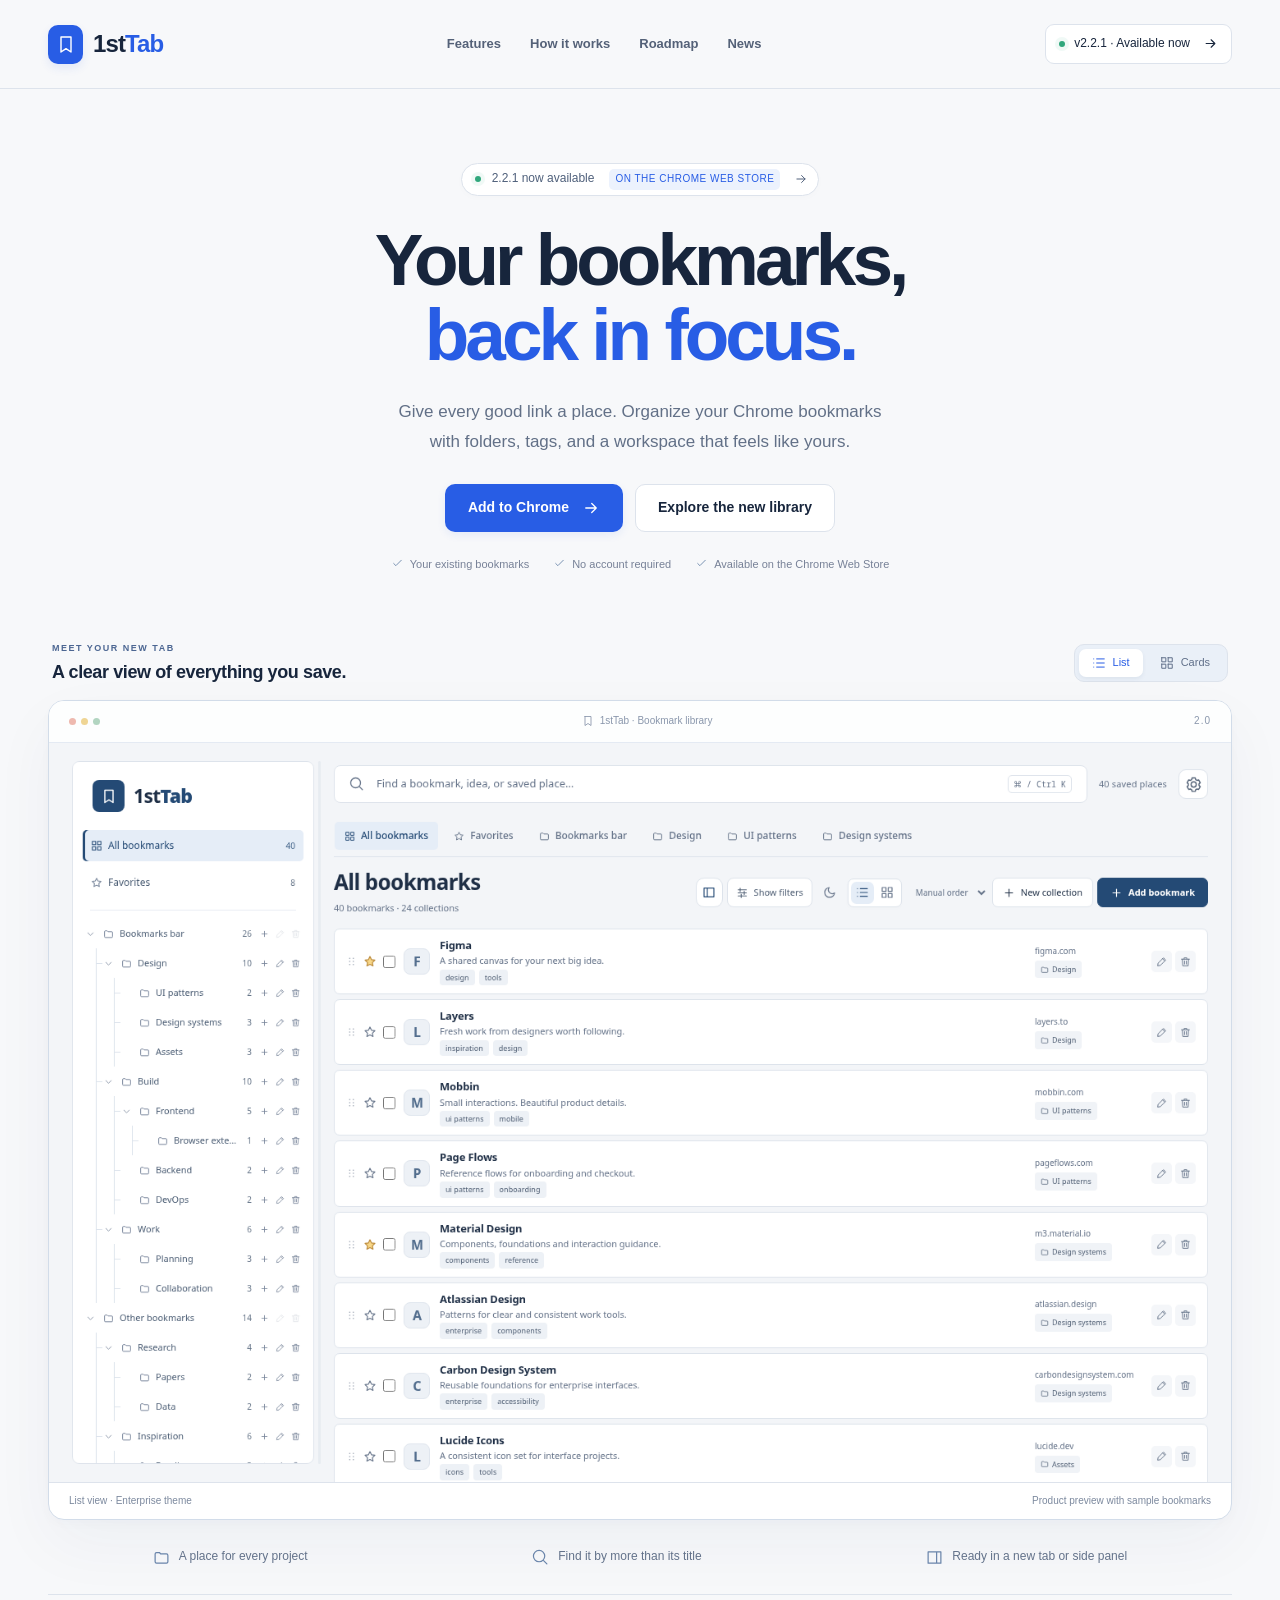
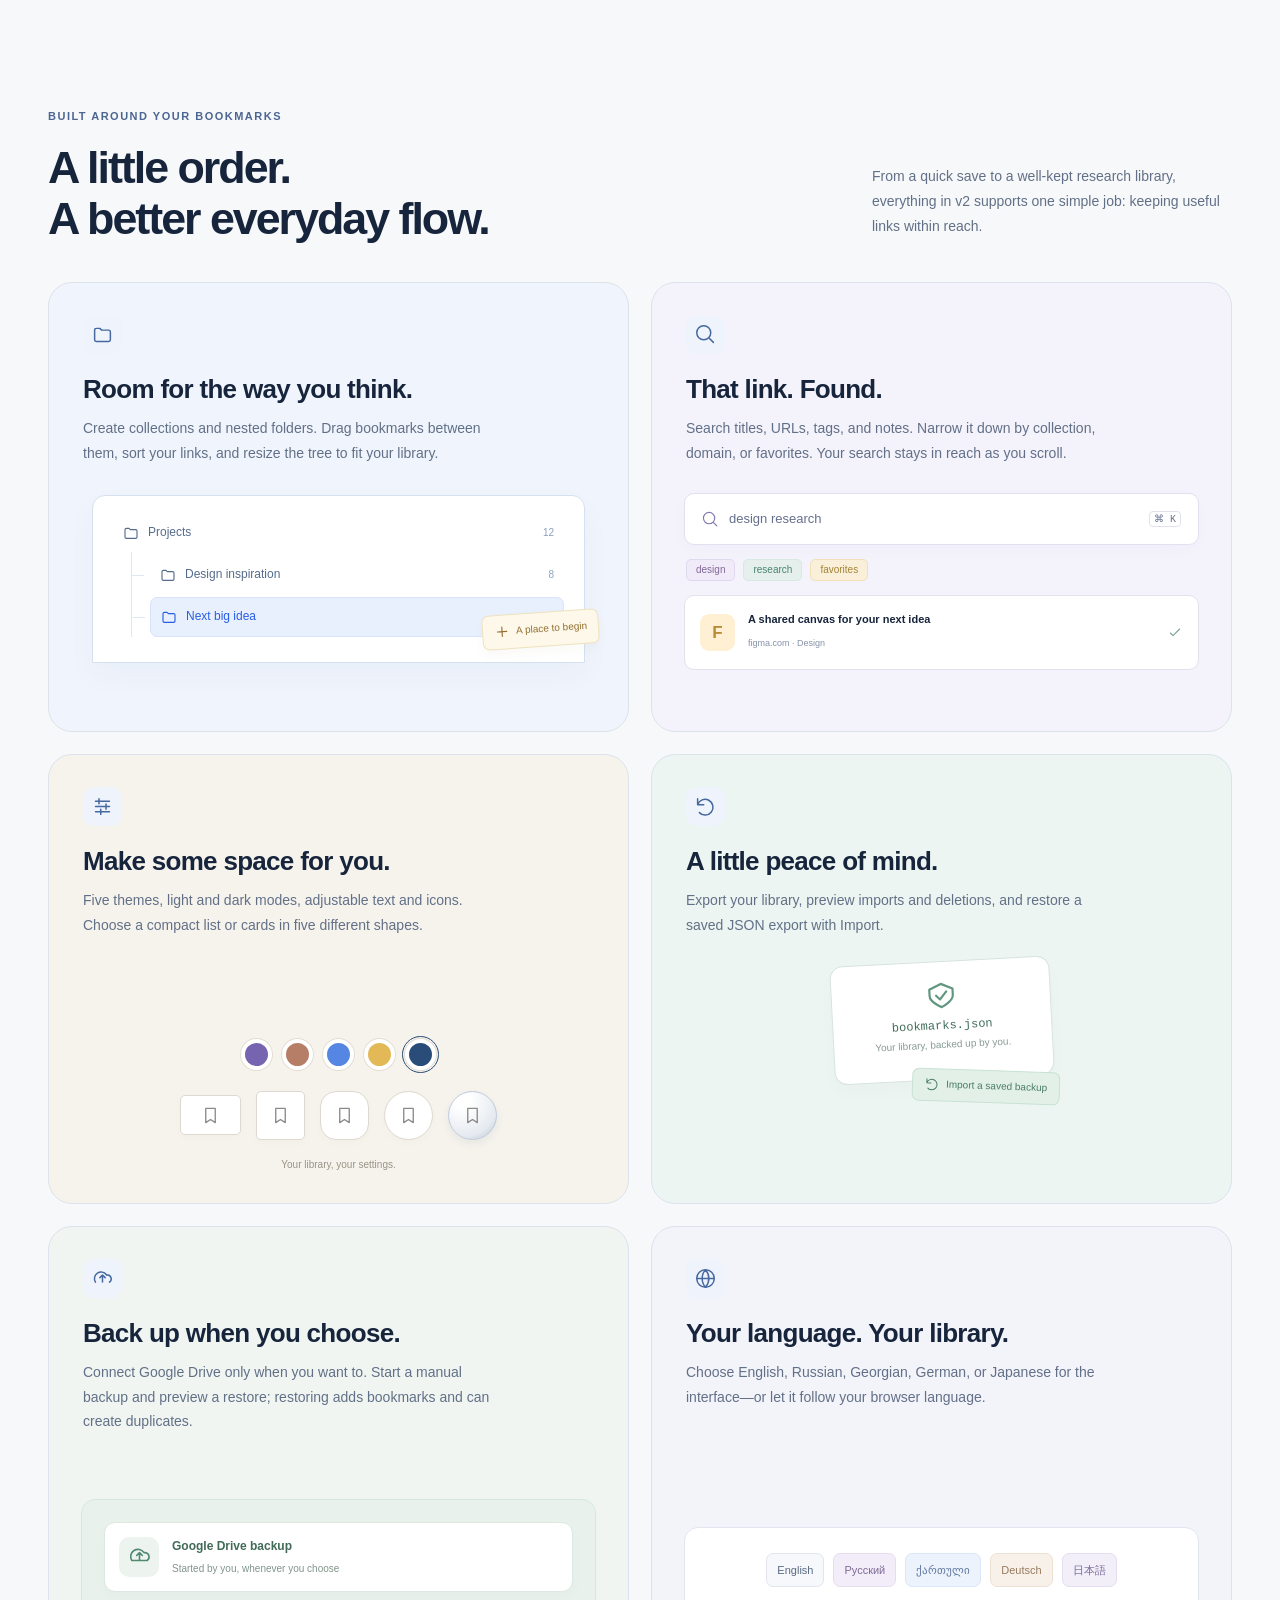
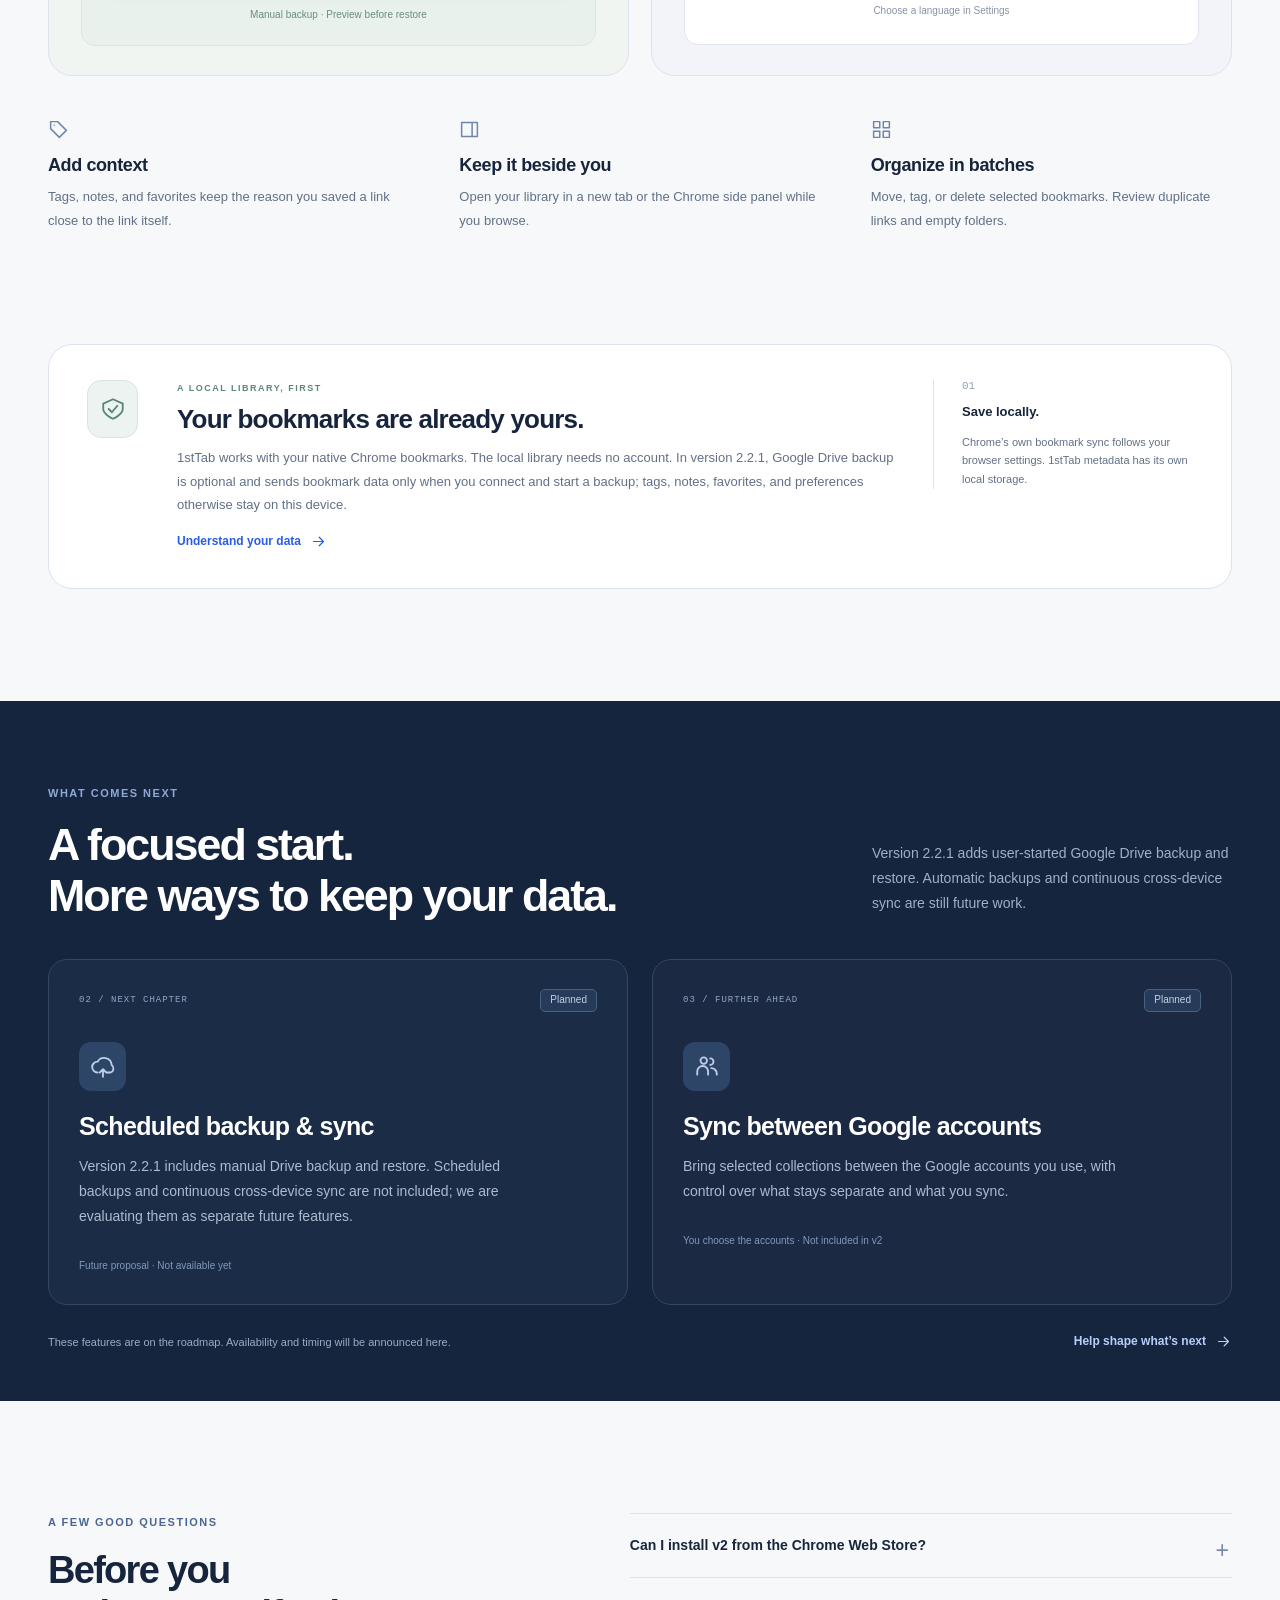
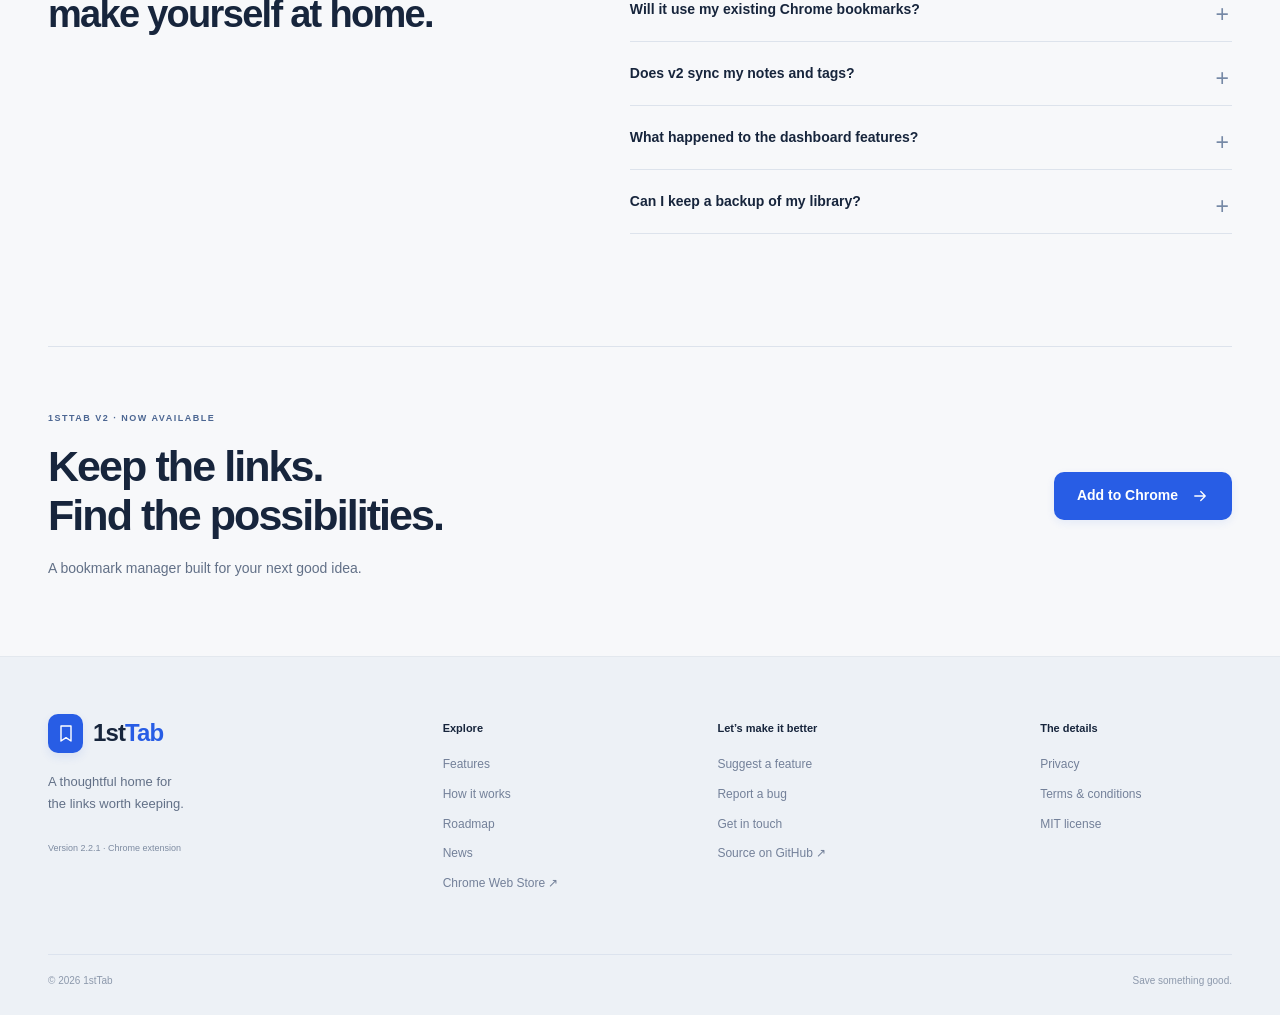
==== commit e4eb8557: "Publish 2.2.1 website content" ====
--- a/index.html
+++ b/index.html
@@ -3,7 +3,7 @@
 <head>
 <meta charset="utf-8">
 <meta name="viewport" content="width=device-width,initial-scale=1"><title>1stTab v2 — Your bookmarks, back in focus</title>
-<meta name="description" content="A focused Chrome bookmark manager with folders, tags, search, card and list views. Version 2.0 is now on the Chrome Web Store. Google Drive and cross-account sync are planned.">
+<meta name="description" content="A focused Chrome bookmark manager with folders, tags, search, card and list views. 1stTab 2.2.1 adds five interface languages and optional manual Google Drive backup and restore.">
 <meta name="application-name" content="1stTab">
 <meta name="theme-color" content="#f7f8fa">
 <meta name="google-site-verification" content="NJ5g8DlZnORgyv9Ba-MatWQXtFF1xv9v6YgSDFc41xQ">
@@ -11,21 +11,21 @@
 <link rel="canonical" href="https://1sttab-app.web.app/">
 <meta property="og:type" content="website">
 <meta property="og:title" content="1stTab v2 — Your bookmarks, back in focus">
-<meta property="og:description" content="A focused Chrome bookmark manager with folders, tags, search, card and list views. Version 2.0 is now on the Chrome Web Store. Google Drive and cross-account sync are planned.">
+<meta property="og:description" content="A focused Chrome bookmark manager with folders, tags, search, card and list views. 1stTab 2.2.1 adds five interface languages and optional manual Google Drive backup and restore.">
 <meta property="og:url" content="https://1sttab-app.web.app/">
 <meta property="og:image" content="https://1sttab-app.web.app/assets/bookmark-v2-list.png">
 <meta name="twitter:card" content="summary_large_image">
-<link rel="stylesheet" href="assets/site-v2.css?v=20261013">
+<link rel="stylesheet" href="assets/site-v2.css?v=20261022">
 <script src="assets/site-v2.js?v=20261010" defer></script>
 </head>
 <body class=""><a class="skip-link" href="#main">Skip to content</a>
 <header class="nav" id="nav">
 <div class="nav-inner"><a class="nav-logo" href="index.html" aria-label="1stTab home"><span class="logo-mark"><svg viewBox="0 0 24 24" fill="none" stroke="currentColor" stroke-width="1.7" stroke-linecap="round" stroke-linejoin="round" aria-hidden="true"><path d="M6 3h12v18l-6-4-6 4V3Z"/></svg></span><span>1st<span class="logo-accent">Tab</span></span></a><button class="menu-toggle" type="button" aria-label="Open navigation" aria-controls="site-menu" aria-expanded="false"><svg viewBox="0 0 24 24" fill="none" stroke="currentColor" stroke-width="1.7" stroke-linecap="round" stroke-linejoin="round" aria-hidden="true"><path d="M4 6h16M4 12h16M4 18h16"/></svg></button>
 <nav class="nav-links" id="site-menu" aria-label="Main navigation"><a href="index.html#features">Features</a><a href="guide.html">How it works</a><a href="index.html#roadmap">Roadmap</a><a href="news.html">News</a></nav>
-<a class="launch-pill" href="news-v2-1-1-ui-polish.html"><span class="status-dot"></span>v2.1.1 · UI polish<svg viewBox="0 0 24 24" fill="none" stroke="currentColor" stroke-width="1.7" stroke-linecap="round" stroke-linejoin="round" aria-hidden="true"><path d="M5 12h14m-6-6 6 6-6 6"/></svg></a></div>
+<a class="launch-pill" href="news-v2-2-1.html"><span class="status-dot"></span>v2.2.1 · Available now<svg viewBox="0 0 24 24" fill="none" stroke="currentColor" stroke-width="1.7" stroke-linecap="round" stroke-linejoin="round" aria-hidden="true"><path d="M5 12h14m-6-6 6 6-6 6"/></svg></a></div>
 </header>
 <main id="main">
-<section class="hero container"><a class="eyebrow announcement-pill" href="news-v2-1-1-ui-polish.html"><span class="status-dot"></span> UI polish &amp; bug fixes <span class="pill-version">V2.1.1</span><svg viewBox="0 0 24 24" fill="none" stroke="currentColor" stroke-width="1.7" stroke-linecap="round" stroke-linejoin="round" aria-hidden="true"><path d="M5 12h14m-6-6 6 6-6 6"/></svg></a>
+<section class="hero container"><a class="eyebrow announcement-pill" href="news-v2-2-1.html"><span class="status-dot"></span> 2.2.1 now available <span class="pill-version">ON THE CHROME WEB STORE</span><svg viewBox="0 0 24 24" fill="none" stroke="currentColor" stroke-width="1.7" stroke-linecap="round" stroke-linejoin="round" aria-hidden="true"><path d="M5 12h14m-6-6 6 6-6 6"/></svg></a>
 <h1>Your bookmarks,<br><span>back in focus.</span></h1>
 <p class="hero-sub">Give every good link a place. Organize your Chrome bookmarks<br class="desktop-br"> with folders, tags, and a workspace that feels like yours.</p>
 <div class="hero-actions"><a href="https://chromewebstore.google.com/detail/1sttab-%E2%80%94-bookmark-manager/bigolehnkpljdbocpkljjmkkocefinbh" class="btn btn-primary" target="_blank" rel="noopener noreferrer">Add to Chrome <svg viewBox="0 0 24 24" fill="none" stroke="currentColor" stroke-width="1.7" stroke-linecap="round" stroke-linejoin="round" aria-hidden="true"><path d="M5 12h14m-6-6 6 6-6 6"/></svg></a><a href="#workspace" class="btn btn-outline">Explore the new library</a></div>
@@ -103,6 +103,26 @@
 <div class="recovery-note"><svg viewBox="0 0 24 24" fill="none" stroke="currentColor" stroke-width="1.7" stroke-linecap="round" stroke-linejoin="round" aria-hidden="true"><path d="M3 10h7M3 10V3m0 7a9 9 0 1 1 2 9"/></svg> Import a saved backup</div>
 </div>
 </article>
+<article class="feature-card feature-drive">
+<div class="feature-copy"><span class="feature-icon"><svg viewBox="0 0 24 24" fill="none" stroke="currentColor" stroke-width="1.7" stroke-linecap="round" stroke-linejoin="round" aria-hidden="true"><path d="M12 16V8m0 0-3 3m3-3 3 3"/><path d="M20 16.2A4.5 4.5 0 0 0 18 8h-1.3A6 6 0 1 0 4 16.2"/></svg></span>
+<h3>Back up when you choose.</h3>
+<p>Connect Google Drive only when you want to. Start a manual backup and preview a restore; restoring adds bookmarks and can create duplicates.</p>
+</div>
+<div class="drive-illustration" aria-hidden="true">
+<div class="drive-backup-card"><span class="drive-cloud"><svg viewBox="0 0 24 24" fill="none" stroke="currentColor" stroke-width="1.7" stroke-linecap="round" stroke-linejoin="round"><path d="M12 16V8m0 0-3 3m3-3 3 3"/><path d="M20 16.2A4.5 4.5 0 0 0 18 8h-1.3A6 6 0 1 0 4 16.2Z"/></svg></span><span><strong>Google Drive backup</strong><small>Started by you, whenever you choose</small></span></div>
+<div class="drive-backup-note">Manual backup · Preview before restore</div>
+</div>
+</article>
+<article class="feature-card feature-languages">
+<div class="feature-copy"><span class="feature-icon"><svg viewBox="0 0 24 24" fill="none" stroke="currentColor" stroke-width="1.7" stroke-linecap="round" stroke-linejoin="round" aria-hidden="true"><circle cx="12" cy="12" r="10"/><path d="M2 12h20M12 2a15 15 0 0 1 0 20M12 2a15 15 0 0 0 0 20"/></svg></span>
+<h3>Your language. Your library.</h3>
+<p>Choose English, Russian, Georgian, German, or Japanese for the interface—or let it follow your browser language.</p>
+</div>
+<div class="language-illustration" aria-hidden="true">
+<div class="language-chips"><span>English</span><span>Русский</span><span>ქართული</span><span>Deutsch</span><span>日本語</span></div>
+<small>Choose a language in Settings</small>
+</div>
+</article>
 </div>
 <div class="detail-grid">
 <article><svg viewBox="0 0 24 24" fill="none" stroke="currentColor" stroke-width="1.7" stroke-linecap="round" stroke-linejoin="round" aria-hidden="true"><path d="M3 3h8l10 10-8 8L3 11V3Zm4 4h.01"/></svg>
@@ -124,7 +144,7 @@
 <div>
 <p class="mini-label">A LOCAL LIBRARY, FIRST</p>
 <h2>Your bookmarks are already yours.</h2>
-<p>1stTab works with your native Chrome bookmarks. The local v2 library needs no account and uploads no bookmark data. Tags, notes, favorites, and preferences stay on this device.</p>
+<p>1stTab works with your native Chrome bookmarks. The local library needs no account. In version 2.2.1, Google Drive backup is optional and sends bookmark data only when you connect and start a backup; tags, notes, favorites, and preferences otherwise stay on this device.</p>
 <a class="text-link" href="privacy.html">Understand your data <svg viewBox="0 0 24 24" fill="none" stroke="currentColor" stroke-width="1.7" stroke-linecap="round" stroke-linejoin="round" aria-hidden="true"><path d="M5 12h14m-6-6 6 6-6 6"/></svg></a></div>
 <div class="local-aside"><span>01</span><strong>Save locally.</strong>
 <p>Chrome’s own bookmark sync follows your browser settings. 1stTab metadata has its own local storage.</p>
@@ -135,17 +155,17 @@
 <div class="section-heading">
 <div>
 <p class="mini-label">WHAT COMES NEXT</p>
-<h2>A focused start.<br>More ways to stay in sync.</h2>
-</div>
-<p>V2 brings the bookmark workspace. After that, we’re planning optional ways to bring your collections with you.</p>
+<h2>A focused start.<br>More ways to keep your data.</h2>
+</div>
+<p>Version 2.2.1 adds user-started Google Drive backup and restore. Automatic backups and continuous cross-device sync are still future work.</p>
 </div>
 <div class="roadmap-grid">
 <article class="roadmap-card">
 <div class="roadmap-top"><span class="roadmap-number">02 / NEXT CHAPTER</span><span class="planned">Planned</span></div>
 <div class="roadmap-icon"><svg viewBox="0 0 24 24" fill="none" stroke="currentColor" stroke-width="1.7" stroke-linecap="round" stroke-linejoin="round" aria-hidden="true"><path d="M7 18a5 5 0 1 1 0-10 7 7 0 0 1 13 3 4 4 0 0 1-1 7h-4m-6 0 3-3 3 3m-3-3v7"/></svg></div>
-<h3>Sync through Google Drive</h3>
-<p>Connect your own Drive to keep selected bookmark collections and their metadata in sync across your devices.</p>
-<span class="roadmap-note">Optional connection · Not included in v2</span></article>
+<h3>Scheduled backup &amp; sync</h3>
+<p>Version 2.2.1 includes manual Drive backup and restore. Scheduled backups and continuous cross-device sync are not included; we are evaluating them as separate future features.</p>
+<span class="roadmap-note">Future proposal · Not available yet</span></article>
 <article class="roadmap-card">
 <div class="roadmap-top"><span class="roadmap-number">03 / FURTHER AHEAD</span><span class="planned">Planned</span></div>
 <div class="roadmap-icon"><svg viewBox="0 0 24 24" fill="none" stroke="currentColor" stroke-width="1.7" stroke-linecap="round" stroke-linejoin="round" aria-hidden="true"><path d="M9 10a3 3 0 1 0 0-6 3 3 0 0 0 0 6Zm6 1a3 3 0 1 0 0-6M3 20v-3a5 5 0 0 1 10 0v3m3-6a5 5 0 0 1 5 5v1"/></svg></div>
@@ -166,7 +186,7 @@
 <div class="faq-list">
 <details>
 <summary>Can I install v2 from the Chrome Web Store?</summary>
-<p>Yes. Version 2.0 is available now. <a href="https://chromewebstore.google.com/detail/1sttab-%E2%80%94-bookmark-manager/bigolehnkpljdbocpkljjmkkocefinbh" target="_blank" rel="noopener noreferrer">Add 1stTab — Bookmark Manager from the Chrome Web Store</a>, or <a href="news-v2-chrome-web-store.html">read the launch announcement</a>.</p>
+<p>1stTab 2.2.1 is available on the Chrome Web Store with five interface languages and optional manual Google Drive backup and restore. <a href="https://chromewebstore.google.com/detail/1sttab-%E2%80%94-bookmark-manager/bigolehnkpljdbocpkljjmkkocefinbh" target="_blank" rel="noopener noreferrer">Get 1stTab — Bookmark Manager</a>.</p>
 </details>
 <details>
 <summary>Will it use my existing Chrome bookmarks?</summary>
@@ -174,7 +194,7 @@
 </details>
 <details>
 <summary>Does v2 sync my notes and tags?</summary>
-<p>Notes, tags, favorites, and 1stTab settings are local to this device. Native bookmarks may sync through Chrome if you enable Chrome sync. Google Drive sync and sync between Google accounts are planned follow-ups.</p>
+<p>Notes, tags, favorites, and 1stTab settings stay local unless included in a backup you explicitly start. Native bookmarks may sync through Chrome if you enable Chrome sync. Version 2.2.1 adds manual Drive backup and restore; continuous Google Drive or cross-account sync is not included.</p>
 </details>
 <details>
 <summary>What happened to the dashboard features?</summary>
@@ -182,7 +202,7 @@
 </details>
 <details>
 <summary>Can I keep a backup of my library?</summary>
-<p>Yes. Export a local JSON copy from Settings → Library tools. Imports show a preview and add bookmarks to your chosen destination. Export before extensive edits; restore from Google Drive is planned for later.</p>
+<p>Export a local JSON copy from Settings → Library tools. Version 2.2.1 also includes optional, user-started Google Drive backup and previewed additive restore. Review the preview before restoring; it may create duplicates.</p>
 </details>
 </div>
 </section>
@@ -197,7 +217,7 @@
 <div class="container footer-grid">
 <div class="footer-intro"><a class="nav-logo" href="index.html" aria-label="1stTab home"><span class="logo-mark"><svg viewBox="0 0 24 24" fill="none" stroke="currentColor" stroke-width="1.7" stroke-linecap="round" stroke-linejoin="round" aria-hidden="true"><path d="M6 3h12v18l-6-4-6 4V3Z"/></svg></span><span>1st<span class="logo-accent">Tab</span></span></a>
 <p>A thoughtful home for<br>the links worth keeping.</p>
-<span class="footer-release">Version 2.1.1 · Chrome extension</span></div>
+<span class="footer-release">Version 2.2.1 · Chrome extension</span></div>
 <div>
 <h2>Explore</h2>
 <a href="index.html#features">Features</a><a href="guide.html">How it works</a><a href="index.html#roadmap">Roadmap</a><a href="news.html">News</a><a href="https://chromewebstore.google.com/detail/1sttab-%E2%80%94-bookmark-manager/bigolehnkpljdbocpkljjmkkocefinbh" target="_blank" rel="noopener noreferrer">Chrome Web Store ↗</a></div>
--- a/assets/site-v2.css
+++ b/assets/site-v2.css
@@ -95,6 +95,8 @@
 .feature-search{background:#f4f2fb}
 .feature-appearance{background:#f6f3ed}
 .feature-recovery{background:#edf5f2}
+.feature-drive{background:#f0f5f2}
+.feature-languages{background:#f3f3fa}
 .folder-illustration{margin:30px 43px -1px;padding:18px 20px 22px;border:1px solid #d6e1ef;background:#fff;border-radius:13px 13px 0 0;position:relative;box-shadow:0 12px 30px #28518209;color:#566c8c;font-size:12px}
 .folder-illustration>div:first-child,.branch>div{display:flex;gap:9px;align-items:center;padding:9px 10px}
 .folder-illustration svg{width:16px;height:16px}
@@ -139,6 +141,21 @@
 .file-tile small{font-size:10px;color:#889b92;display:block;margin-top:4px}
 .recovery-note{margin:-10px -90px 0 0;z-index:1;display:flex;align-items:center;gap:7px;font-size:10px;color:#497c64;background:#e2f0e8;border:1px solid #c9e1d4;border-radius:7px;padding:7px 12px;transform:rotate(2deg)}
 .recovery-note svg{width:14px;height:14px}
+.drive-illustration{margin:auto 32px 29px;padding:22px;background:#e8f1ec;border:1px solid #d8e7de;border-radius:14px}
+.drive-backup-card{display:flex;align-items:center;gap:13px;padding:14px;background:white;border:1px solid #dce8e1;border-radius:11px;box-shadow:0 6px 16px #294c3d05}
+.drive-cloud{width:40px;height:40px;display:grid;place-items:center;flex:none;background:#edf4f0;color:#4f8a70;border-radius:10px}
+.drive-cloud svg{width:23px;height:23px}
+.drive-backup-card strong{display:block;font-size:12px;color:#426b58}
+.drive-backup-card small{display:block;margin-top:4px;color:#80958a;font-size:10px;line-height:1.5}
+.drive-backup-note{text-align:center;margin-top:15px;color:#6b8e7c;font-size:10px}
+.language-illustration{margin:auto 32px 30px;padding:25px 24px;background:white;border:1px solid #e1e5ef;border-radius:14px}
+.language-chips{display:flex;justify-content:center;flex-wrap:wrap;gap:9px}
+.language-chips span{padding:7px 10px;border:1px solid #e2e5ed;border-radius:7px;background:#f7f8fb;color:#596a83;font-size:11px}
+.language-chips span:nth-child(2){background:#f3edf9;border-color:#e8dcf1;color:#806b98}
+.language-chips span:nth-child(3){background:#edf3fc;border-color:#dbe7f7;color:#5f79a1}
+.language-chips span:nth-child(4){background:#f8f1e9;border-color:#eee1d2;color:#967b5f}
+.language-chips span:nth-child(5){background:#f2eff9;border-color:#e4def3;color:#786b9c}
+.language-illustration small{display:block;margin-top:16px;text-align:center;color:#8793a7;font-size:10px}
 .detail-grid{display:grid;grid-template-columns:repeat(3,1fr);gap:50px;margin-top:43px}
 .detail-grid article>svg{color:#6e86aa;margin-bottom:15px}
 .detail-grid h3{font-size:18px;letter-spacing:-.4px;margin-bottom:10px}
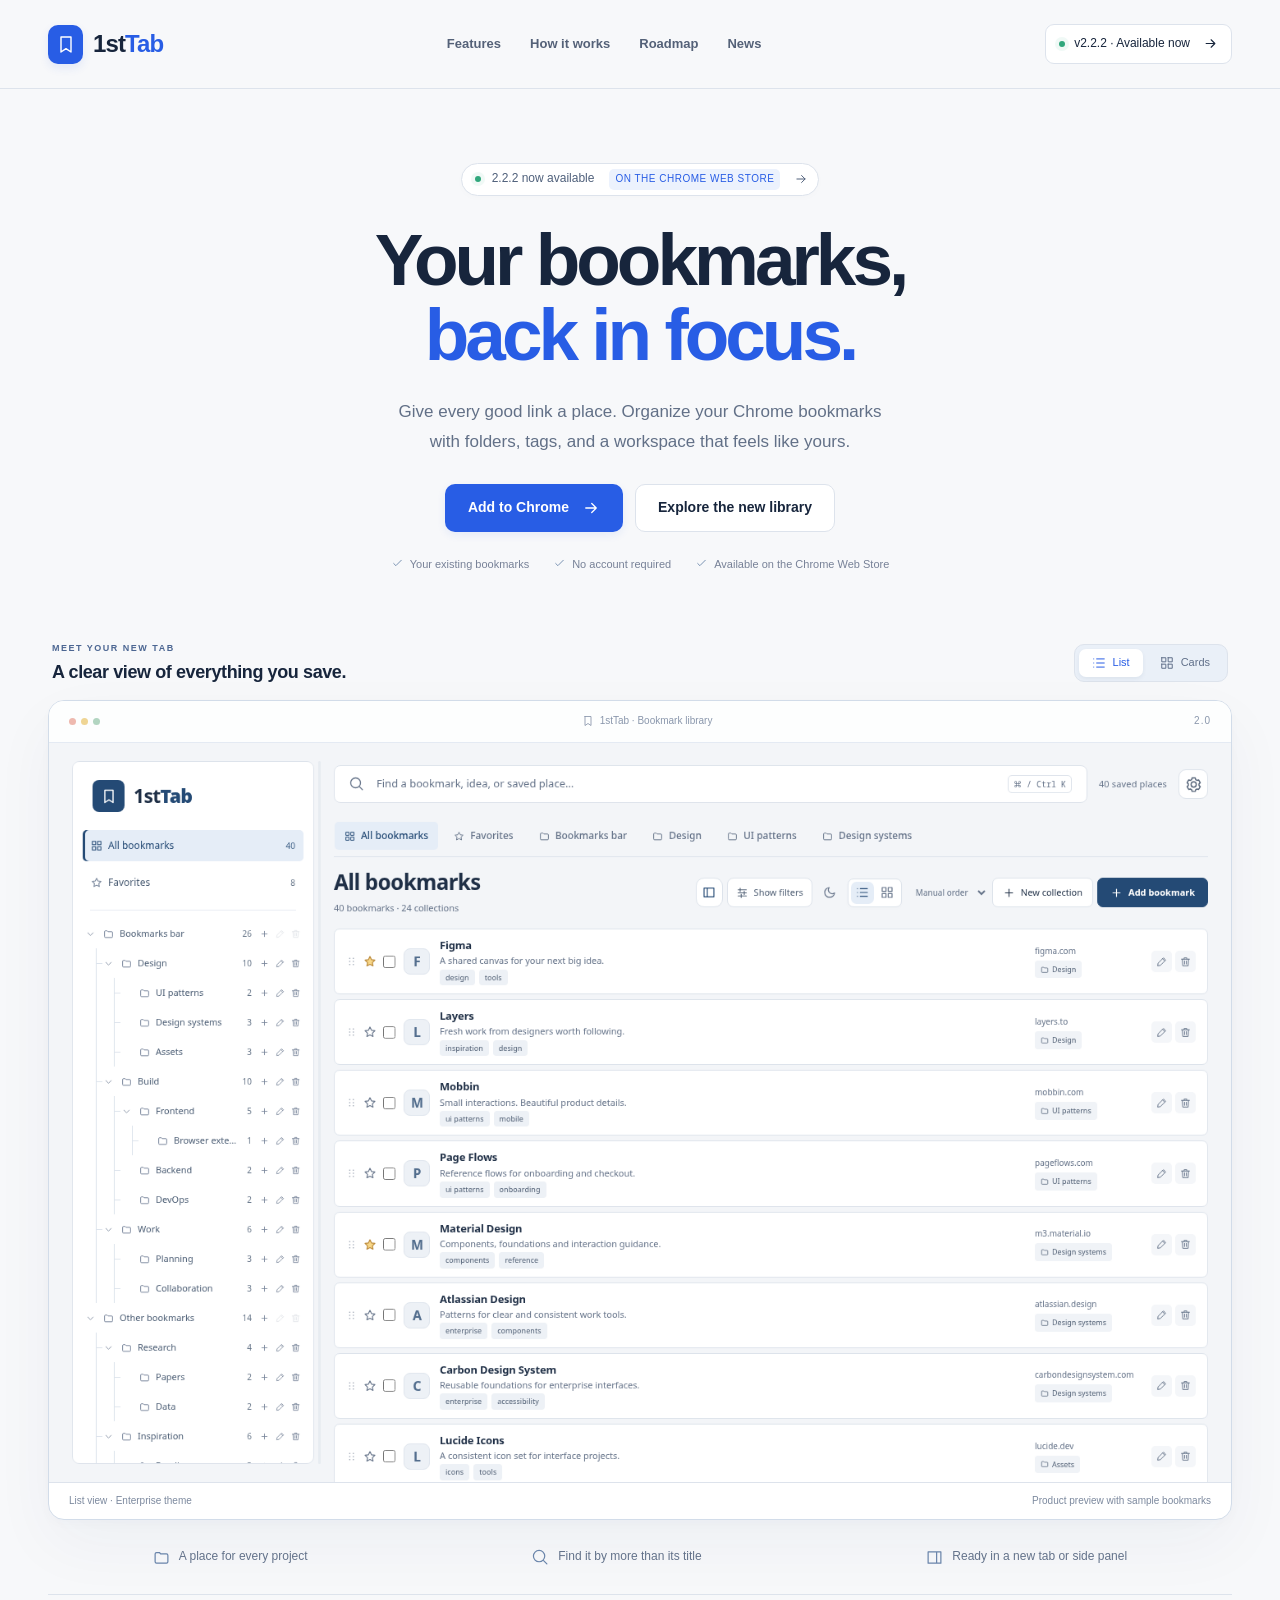
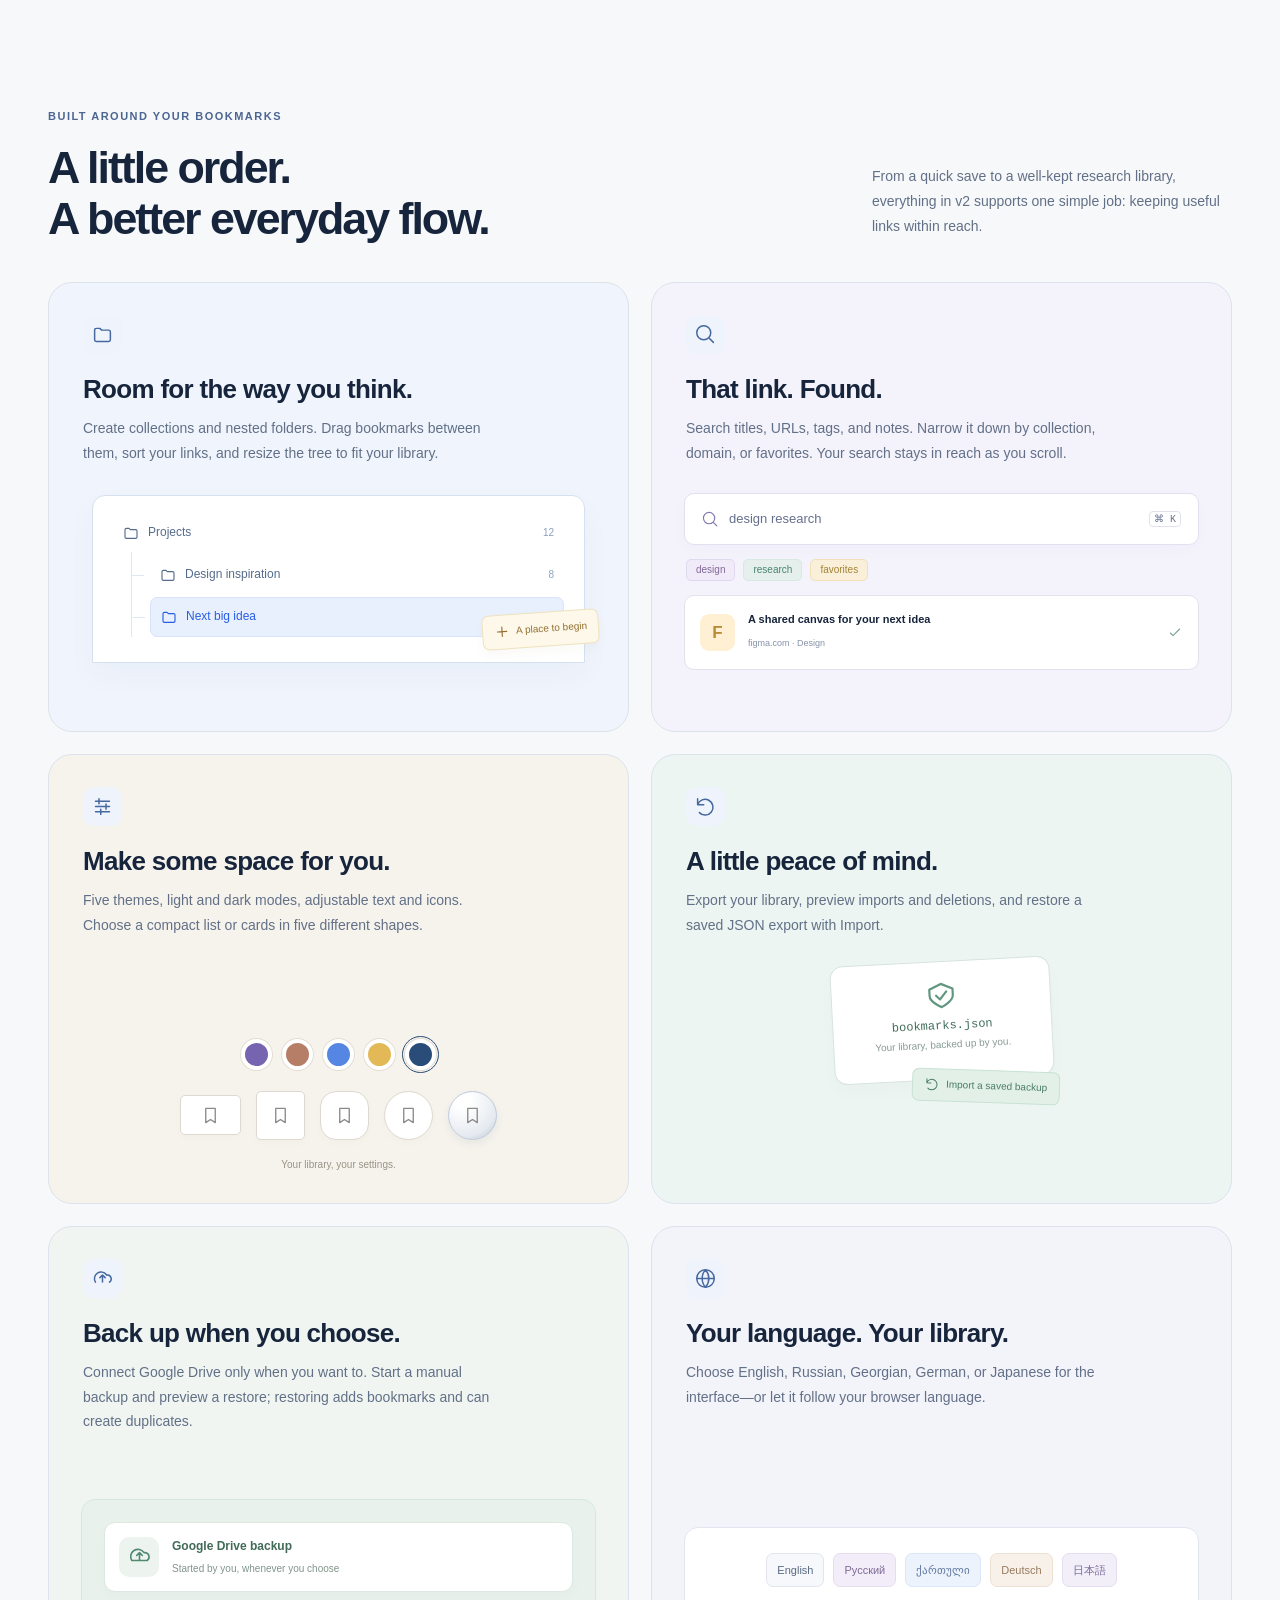
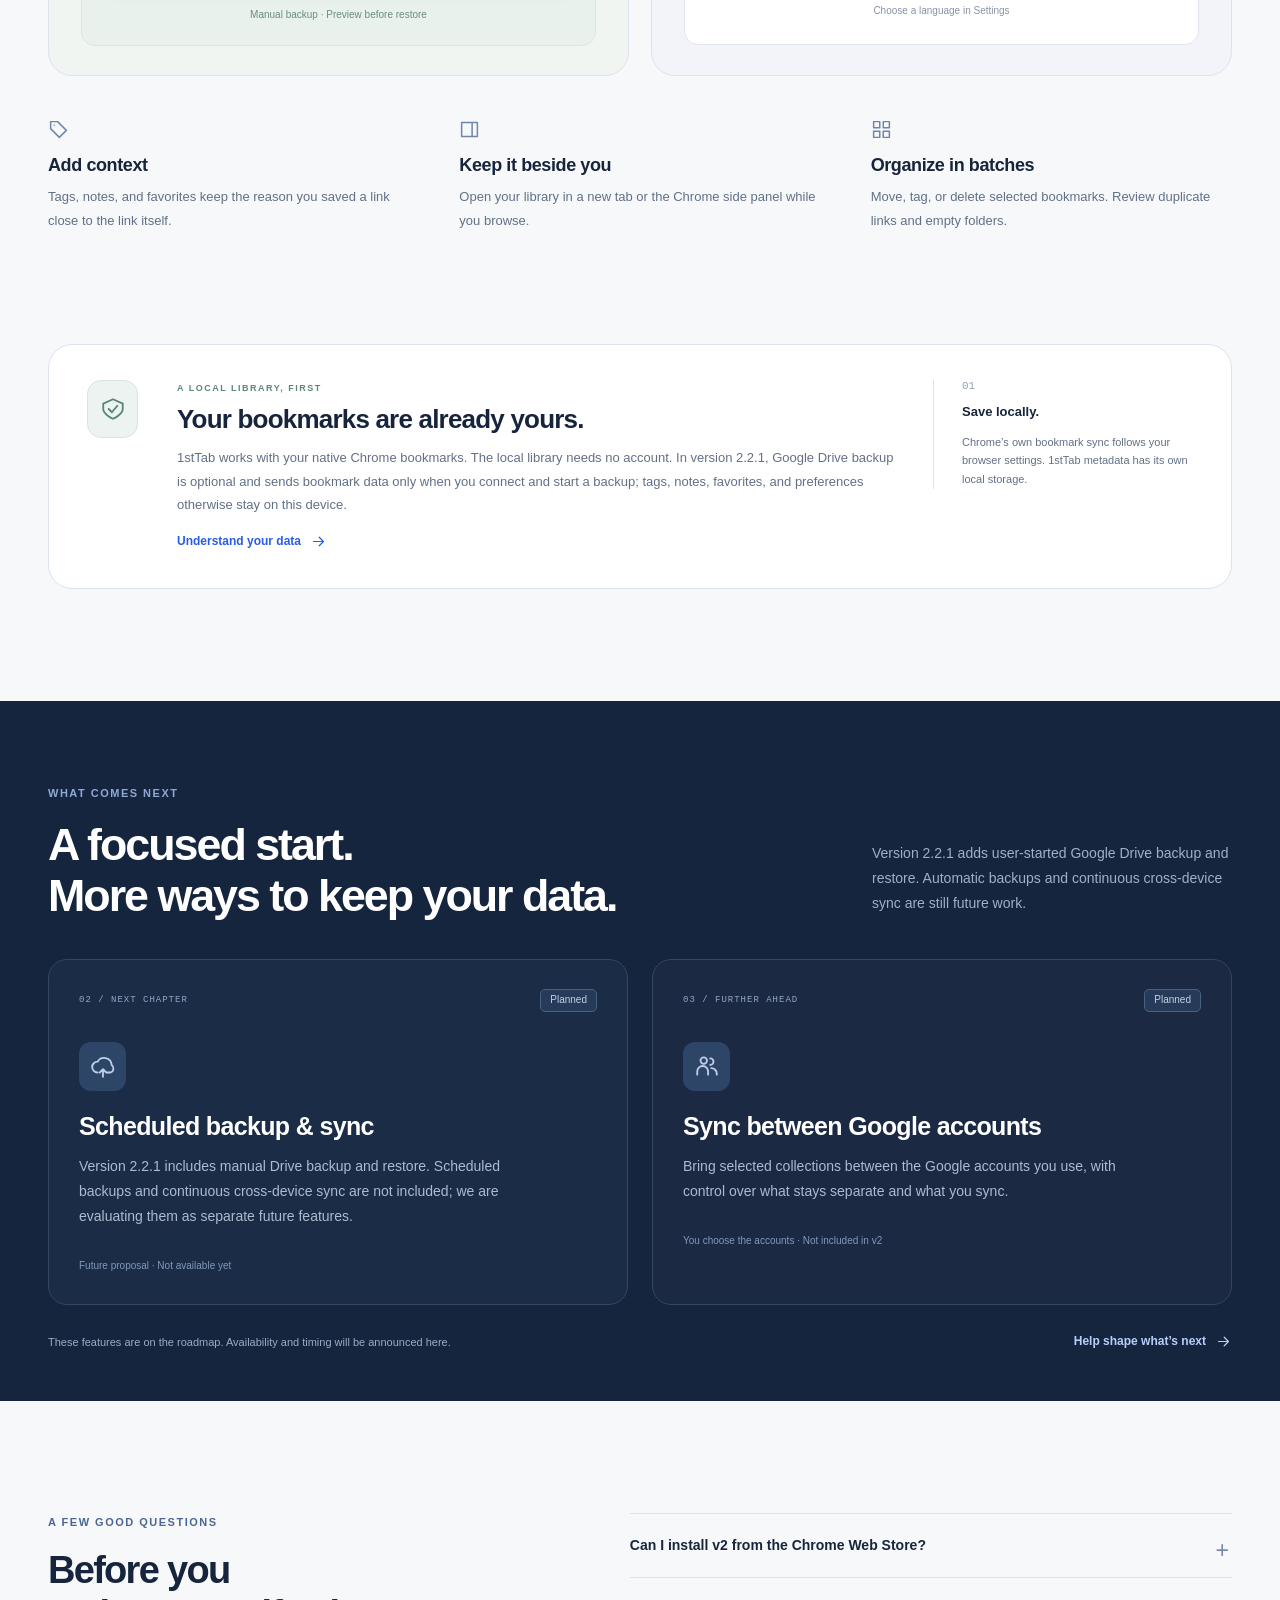
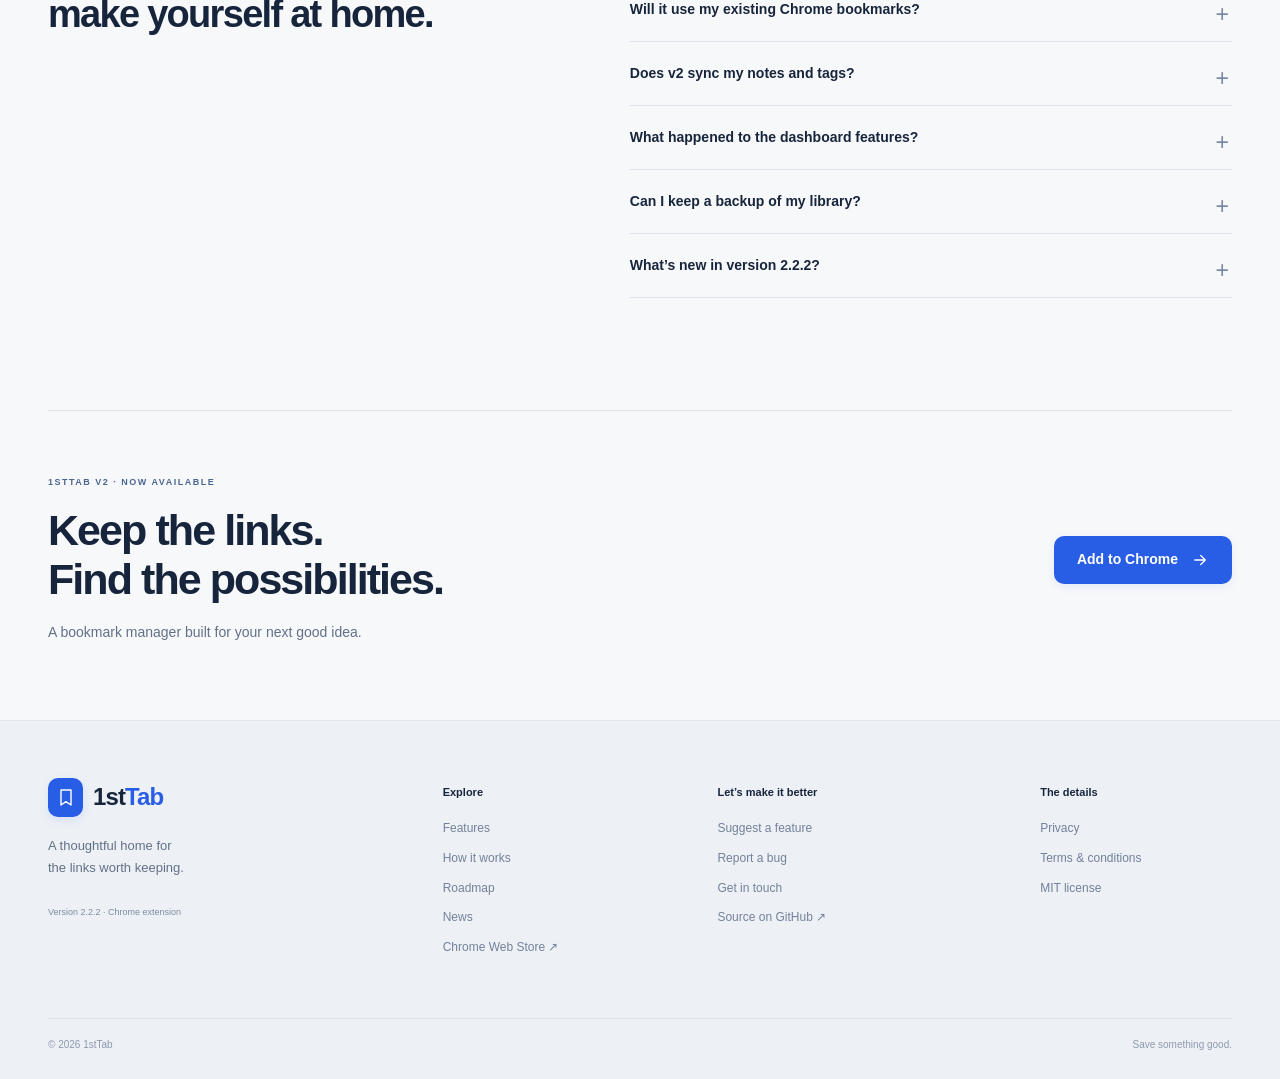
==== commit e97d744a: "feat: publish 2.2.2 update notice release post" ====
--- a/index.html
+++ b/index.html
@@ -3,7 +3,7 @@
 <head>
 <meta charset="utf-8">
 <meta name="viewport" content="width=device-width,initial-scale=1"><title>1stTab v2 — Your bookmarks, back in focus</title>
-<meta name="description" content="A focused Chrome bookmark manager with folders, tags, search, card and list views. 1stTab 2.2.1 adds five interface languages and optional manual Google Drive backup and restore.">
+<meta name="description" content="A focused Chrome bookmark manager with folders, tags, search, and five interface languages. Version 2.2.2 adds a localized in-app update notice; optional manual Google Drive backup remains available.">
 <meta name="application-name" content="1stTab">
 <meta name="theme-color" content="#f7f8fa">
 <meta name="google-site-verification" content="NJ5g8DlZnORgyv9Ba-MatWQXtFF1xv9v6YgSDFc41xQ">
@@ -11,7 +11,7 @@
 <link rel="canonical" href="https://1sttab-app.web.app/">
 <meta property="og:type" content="website">
 <meta property="og:title" content="1stTab v2 — Your bookmarks, back in focus">
-<meta property="og:description" content="A focused Chrome bookmark manager with folders, tags, search, card and list views. 1stTab 2.2.1 adds five interface languages and optional manual Google Drive backup and restore.">
+<meta property="og:description" content="A focused Chrome bookmark manager with folders, tags, search, and five interface languages. Version 2.2.2 adds a localized in-app update notice; optional manual Google Drive backup remains available.">
 <meta property="og:url" content="https://1sttab-app.web.app/">
 <meta property="og:image" content="https://1sttab-app.web.app/assets/bookmark-v2-list.png">
 <meta name="twitter:card" content="summary_large_image">
@@ -22,10 +22,10 @@
 <header class="nav" id="nav">
 <div class="nav-inner"><a class="nav-logo" href="index.html" aria-label="1stTab home"><span class="logo-mark"><svg viewBox="0 0 24 24" fill="none" stroke="currentColor" stroke-width="1.7" stroke-linecap="round" stroke-linejoin="round" aria-hidden="true"><path d="M6 3h12v18l-6-4-6 4V3Z"/></svg></span><span>1st<span class="logo-accent">Tab</span></span></a><button class="menu-toggle" type="button" aria-label="Open navigation" aria-controls="site-menu" aria-expanded="false"><svg viewBox="0 0 24 24" fill="none" stroke="currentColor" stroke-width="1.7" stroke-linecap="round" stroke-linejoin="round" aria-hidden="true"><path d="M4 6h16M4 12h16M4 18h16"/></svg></button>
 <nav class="nav-links" id="site-menu" aria-label="Main navigation"><a href="index.html#features">Features</a><a href="guide.html">How it works</a><a href="index.html#roadmap">Roadmap</a><a href="news.html">News</a></nav>
-<a class="launch-pill" href="news-v2-2-1.html"><span class="status-dot"></span>v2.2.1 · Available now<svg viewBox="0 0 24 24" fill="none" stroke="currentColor" stroke-width="1.7" stroke-linecap="round" stroke-linejoin="round" aria-hidden="true"><path d="M5 12h14m-6-6 6 6-6 6"/></svg></a></div>
+<a class="launch-pill" href="news-whats-new.html"><span class="status-dot"></span>v2.2.2 · Available now<svg viewBox="0 0 24 24" fill="none" stroke="currentColor" stroke-width="1.7" stroke-linecap="round" stroke-linejoin="round" aria-hidden="true"><path d="M5 12h14m-6-6 6 6-6 6"/></svg></a></div>
 </header>
 <main id="main">
-<section class="hero container"><a class="eyebrow announcement-pill" href="news-v2-2-1.html"><span class="status-dot"></span> 2.2.1 now available <span class="pill-version">ON THE CHROME WEB STORE</span><svg viewBox="0 0 24 24" fill="none" stroke="currentColor" stroke-width="1.7" stroke-linecap="round" stroke-linejoin="round" aria-hidden="true"><path d="M5 12h14m-6-6 6 6-6 6"/></svg></a>
+<section class="hero container"><a class="eyebrow announcement-pill" href="news-whats-new.html"><span class="status-dot"></span> 2.2.2 now available <span class="pill-version">ON THE CHROME WEB STORE</span><svg viewBox="0 0 24 24" fill="none" stroke="currentColor" stroke-width="1.7" stroke-linecap="round" stroke-linejoin="round" aria-hidden="true"><path d="M5 12h14m-6-6 6 6-6 6"/></svg></a>
 <h1>Your bookmarks,<br><span>back in focus.</span></h1>
 <p class="hero-sub">Give every good link a place. Organize your Chrome bookmarks<br class="desktop-br"> with folders, tags, and a workspace that feels like yours.</p>
 <div class="hero-actions"><a href="https://chromewebstore.google.com/detail/1sttab-%E2%80%94-bookmark-manager/bigolehnkpljdbocpkljjmkkocefinbh" class="btn btn-primary" target="_blank" rel="noopener noreferrer">Add to Chrome <svg viewBox="0 0 24 24" fill="none" stroke="currentColor" stroke-width="1.7" stroke-linecap="round" stroke-linejoin="round" aria-hidden="true"><path d="M5 12h14m-6-6 6 6-6 6"/></svg></a><a href="#workspace" class="btn btn-outline">Explore the new library</a></div>
@@ -186,7 +186,7 @@
 <div class="faq-list">
 <details>
 <summary>Can I install v2 from the Chrome Web Store?</summary>
-<p>1stTab 2.2.1 is available on the Chrome Web Store with five interface languages and optional manual Google Drive backup and restore. <a href="https://chromewebstore.google.com/detail/1sttab-%E2%80%94-bookmark-manager/bigolehnkpljdbocpkljjmkkocefinbh" target="_blank" rel="noopener noreferrer">Get 1stTab — Bookmark Manager</a>.</p>
+<p>1stTab 2.2.2 is available on the Chrome Web Store. It adds a localized update notice to the five-language interface; optional manual Google Drive backup and restore remain available. <a href="https://chromewebstore.google.com/detail/1sttab-%E2%80%94-bookmark-manager/bigolehnkpljdbocpkljjmkkocefinbh" target="_blank" rel="noopener noreferrer">Get 1stTab — Bookmark Manager</a>.</p>
 </details>
 <details>
 <summary>Will it use my existing Chrome bookmarks?</summary>
@@ -203,6 +203,10 @@
 <details>
 <summary>Can I keep a backup of my library?</summary>
 <p>Export a local JSON copy from Settings → Library tools. Version 2.2.1 also includes optional, user-started Google Drive backup and previewed additive restore. Review the preview before restoring; it may create duplicates.</p>
+</details>
+<details>
+<summary>What’s new in version 2.2.2?</summary>
+<p>After an extension update, 1stTab shows a localized notice with the installed version and release highlights. You can open the release notes or dismiss the notice; dismissal is remembered for that version. It appears after updates, not on first install, and does not open a tab on its own. <a href="news-whats-new.html">Read the 2.2.2 announcement.</a></p>
 </details>
 </div>
 </section>
@@ -217,7 +221,7 @@
 <div class="container footer-grid">
 <div class="footer-intro"><a class="nav-logo" href="index.html" aria-label="1stTab home"><span class="logo-mark"><svg viewBox="0 0 24 24" fill="none" stroke="currentColor" stroke-width="1.7" stroke-linecap="round" stroke-linejoin="round" aria-hidden="true"><path d="M6 3h12v18l-6-4-6 4V3Z"/></svg></span><span>1st<span class="logo-accent">Tab</span></span></a>
 <p>A thoughtful home for<br>the links worth keeping.</p>
-<span class="footer-release">Version 2.2.1 · Chrome extension</span></div>
+<span class="footer-release">Version 2.2.2 · Chrome extension</span></div>
 <div>
 <h2>Explore</h2>
 <a href="index.html#features">Features</a><a href="guide.html">How it works</a><a href="index.html#roadmap">Roadmap</a><a href="news.html">News</a><a href="https://chromewebstore.google.com/detail/1sttab-%E2%80%94-bookmark-manager/bigolehnkpljdbocpkljjmkkocefinbh" target="_blank" rel="noopener noreferrer">Chrome Web Store ↗</a></div>
